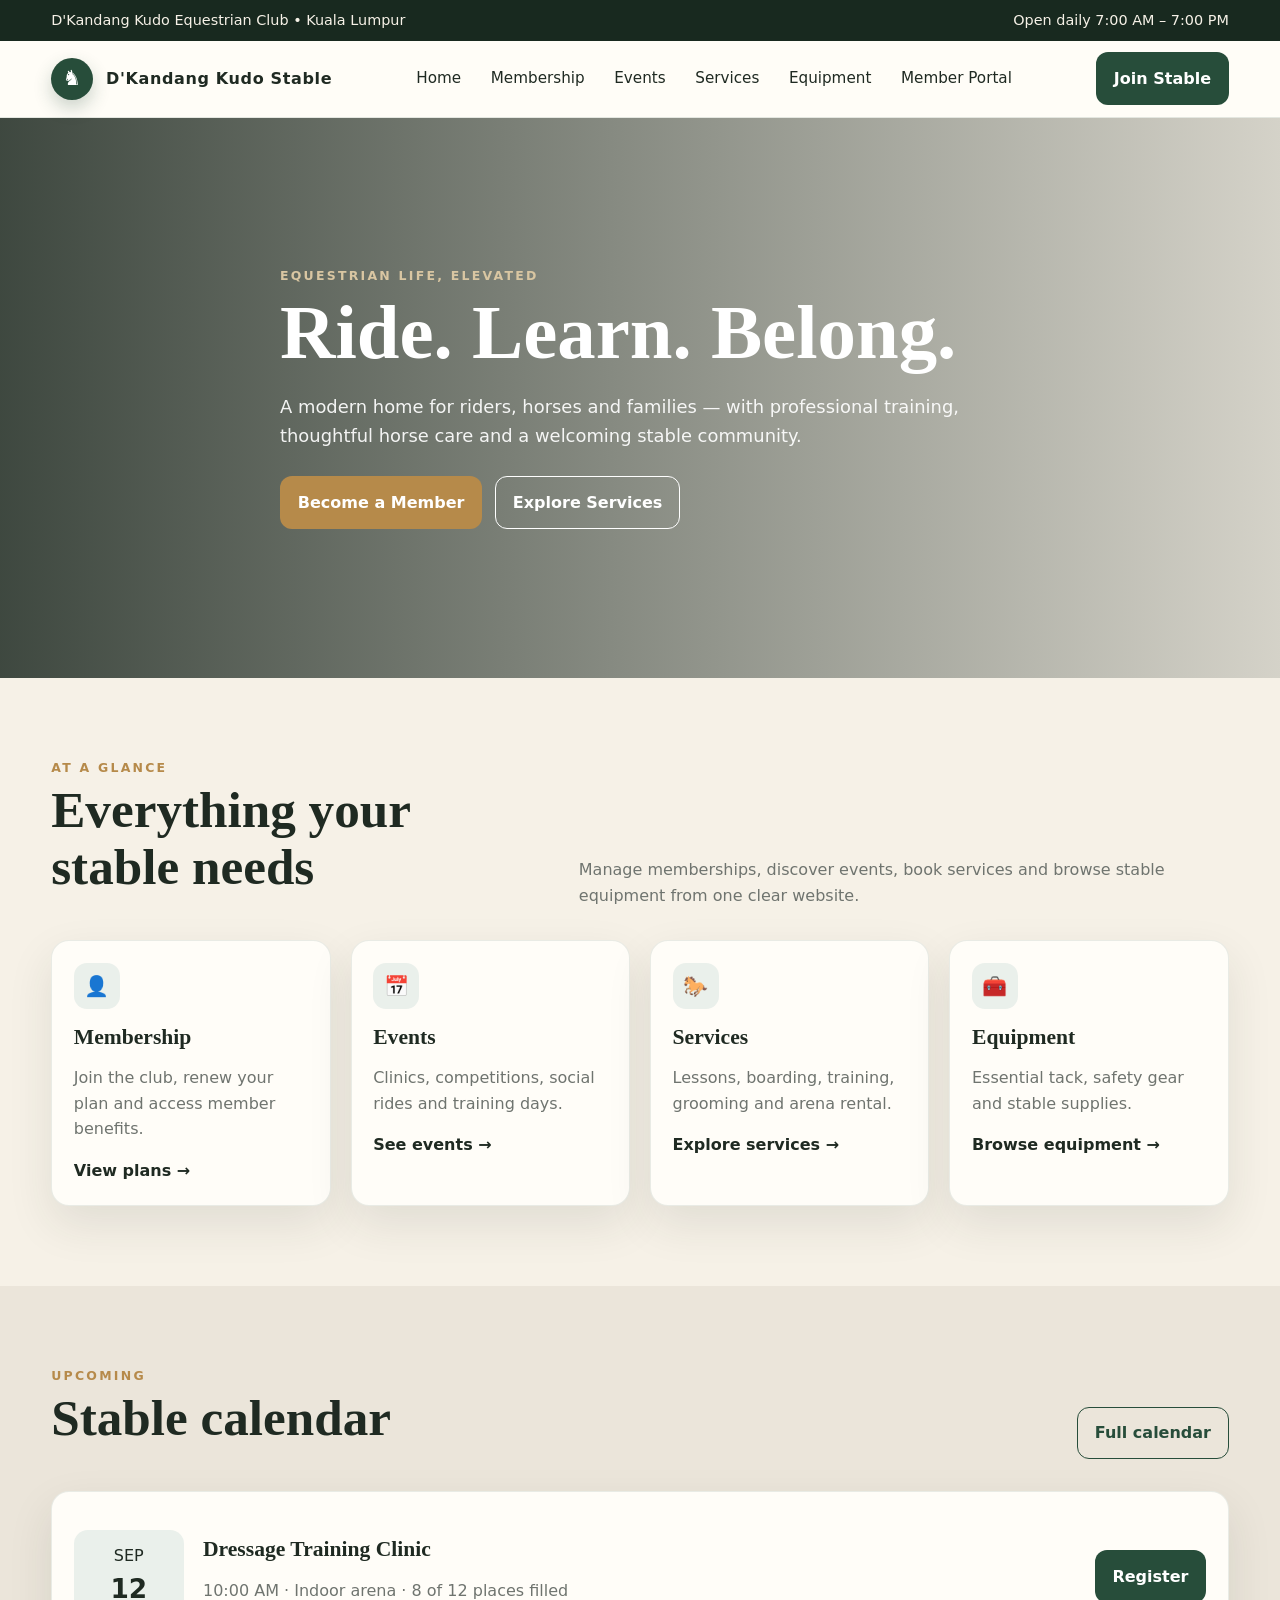
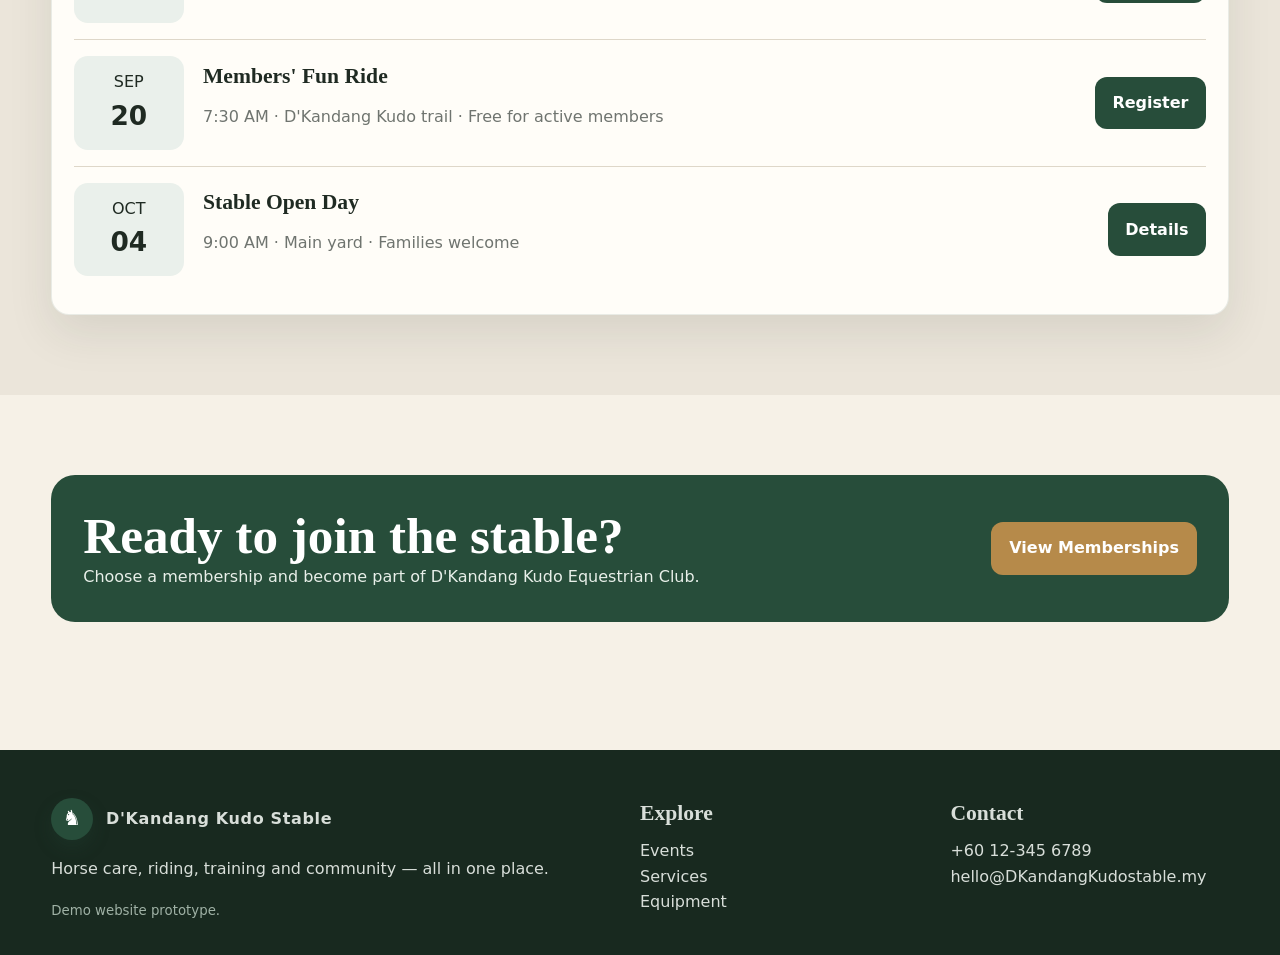
==== index.html @ 00c9678d "Initial horse stable website" ====
<!doctype html>
<html lang="en">
<head>
<meta charset="utf-8">
<meta name="viewport" content="width=device-width, initial-scale=1">
<title>Home | D'Kandang Kudo Stable</title>
<meta name="description" content="Horse stable membership, events, services and equipment.">
<link rel="stylesheet" href="styles.css">
</head>
<body>

<div class="topbar"><div class="container"><span>D'Kandang Kudo Equestrian Club • Kuala Lumpur</span><span>Open daily 7:00 AM – 7:00 PM</span></div></div>
<header>
  <div class="container nav">
    <a class="brand" href="index.html"><span class="brand-mark">♞</span><span>D'Kandang Kudo Stable</span></a>
    <nav>
      <a href="index.html">Home</a>
      <a href="membership.html">Membership</a>
      <a href="events.html">Events</a>
      <a href="services.html">Services</a>
      <a href="equipment.html">Equipment</a>
      <a href="portal.html">Member Portal</a>
    </nav>
    <a class="btn btn-primary" href="membership.html">Join Stable</a>
  </div>
</header>


<section class="hero">
  <div class="container hero-inner">
    <div class="eyebrow">Equestrian life, elevated</div>
    <h1>Ride. Learn. Belong.</h1>
    <p class="lead">A modern home for riders, horses and families — with professional training, thoughtful horse care and a welcoming stable community.</p>
    <div class="hero-actions">
      <a class="btn btn-gold" href="membership.html">Become a Member</a>
      <a class="btn btn-outline" style="color:white;border-color:white" href="services.html">Explore Services</a>
    </div>
  </div>
</section>

<section class="section">
  <div class="container">
    <div class="section-head">
      <div><div class="eyebrow" style="color:var(--gold)">At a glance</div><h2>Everything your stable needs</h2></div>
      <p>Manage memberships, discover events, book services and browse stable equipment from one clear website.</p>
    </div>
    <div class="grid grid-4">
      <div class="card"><div class="icon">👤</div><h3>Membership</h3><p>Join the club, renew your plan and access member benefits.</p><a href="membership.html"><b>View plans →</b></a></div>
      <div class="card"><div class="icon">📅</div><h3>Events</h3><p>Clinics, competitions, social rides and training days.</p><a href="events.html"><b>See events →</b></a></div>
      <div class="card"><div class="icon">🐎</div><h3>Services</h3><p>Lessons, boarding, training, grooming and arena rental.</p><a href="services.html"><b>Explore services →</b></a></div>
      <div class="card"><div class="icon">🧰</div><h3>Equipment</h3><p>Essential tack, safety gear and stable supplies.</p><a href="equipment.html"><b>Browse equipment →</b></a></div>
    </div>
  </div>
</section>

<section class="section alt">
  <div class="container">
    <div class="section-head"><div><div class="eyebrow" style="color:var(--gold)">Upcoming</div><h2>Stable calendar</h2></div><a href="events.html" class="btn btn-outline">Full calendar</a></div>
    <div class="card">
      <div class="event"><div class="datebox"><span>SEP</span><strong>12</strong></div><div><h3>Dressage Training Clinic</h3><p>10:00 AM · Indoor arena · 8 of 12 places filled</p></div><a class="btn btn-primary" href="events.html">Register</a></div>
      <div class="event"><div class="datebox"><span>SEP</span><strong>20</strong></div><div><h3>Members' Fun Ride</h3><p>7:30 AM · D'Kandang Kudo trail · Free for active members</p></div><a class="btn btn-primary" href="events.html">Register</a></div>
      <div class="event"><div class="datebox"><span>OCT</span><strong>04</strong></div><div><h3>Stable Open Day</h3><p>9:00 AM · Main yard · Families welcome</p></div><a class="btn btn-primary" href="events.html">Details</a></div>
    </div>
  </div>
</section>

<section class="section">
<div class="container">
  <div class="band"><div><h2 style="margin:0">Ready to join the stable?</h2><p>Choose a membership and become part of D'Kandang Kudo Equestrian Club.</p></div><a class="btn btn-gold" href="membership.html">View Memberships</a></div>
</div>
</section>


<footer>
  <div class="container footer-grid">
    <div><div class="brand"><span class="brand-mark">♞</span><span>D'Kandang Kudo Stable</span></div>
      <p>Horse care, riding, training and community — all in one place.</p>
      <small>Demo website prototype.</small>
    </div>
    <div><h3>Explore</h3><a href="events.html">Events</a><br><a href="services.html">Services</a><br><a href="equipment.html">Equipment</a></div>
    <div><h3>Contact</h3><span>+60 12-345 6789</span><br><span>hello@DKandangKudostable.my</span></div>
  </div>
</footer>
<script src="script.js"></script>

</body>
</html>
---- styles.css ----
:root{
  --bg:#f6f1e7;
  --paper:#fffdf8;
  --ink:#1f2a22;
  --muted:#6f746f;
  --green:#274d3a;
  --green2:#3d6b53;
  --gold:#b68a4a;
  --line:#ded7c9;
  --danger:#9a4338;
  --shadow:0 18px 45px rgba(35,50,40,.10);
}
*{box-sizing:border-box}
html{scroll-behavior:smooth}
body{
  margin:0;
  font-family:Inter, ui-sans-serif, system-ui,-apple-system,BlinkMacSystemFont,"Segoe UI",sans-serif;
  background:var(--bg);
  color:var(--ink);
  line-height:1.6;
}
a{color:inherit;text-decoration:none}
img{max-width:100%;display:block}
.container{width:min(1180px,92%);margin:auto}
.topbar{
  background:#18291f;color:#f6f1e7;font-size:.9rem;padding:.55rem 0;
}
.topbar .container{display:flex;justify-content:space-between;gap:1rem;flex-wrap:wrap}
header{
  position:sticky;top:0;z-index:20;background:rgba(255,253,248,.94);
  border-bottom:1px solid rgba(39,77,58,.12);backdrop-filter:blur(10px)
}
.nav{display:flex;align-items:center;justify-content:space-between;min-height:76px;gap:1rem}
.brand{display:flex;align-items:center;gap:.8rem;font-weight:800;letter-spacing:.04em}
.brand-mark{
  width:42px;height:42px;border-radius:50%;background:var(--green);color:#fff;
  display:grid;place-items:center;font-size:1.3rem;box-shadow:0 8px 18px rgba(39,77,58,.24)
}
nav{display:flex;gap:.25rem;align-items:center;flex-wrap:wrap}
nav a{padding:.65rem .8rem;border-radius:999px;font-size:.95rem}
nav a:hover, nav a.active{background:#e9efe9;color:var(--green)}
.btn{
  display:inline-flex;align-items:center;justify-content:center;gap:.45rem;
  padding:.78rem 1.05rem;border-radius:12px;border:1px solid transparent;
  font-weight:700;cursor:pointer
}
.btn-primary{background:var(--green);color:white}
.btn-primary:hover{background:#1f3f30}
.btn-outline{border-color:var(--green);color:var(--green);background:transparent}
.btn-gold{background:var(--gold);color:white}
.hero{
  min-height:560px;
  display:grid;align-items:center;
  background:
    linear-gradient(90deg,rgba(22,35,27,.82),rgba(22,35,27,.45) 55%,rgba(22,35,27,.15)),
    url('https://images.unsplash.com/photo-1553284965-83fd3e82fa5a?auto=format&fit=crop&w=1800&q=85') center/cover;
  color:#fff;
}
.hero-inner{padding:5rem 0;max-width:720px}
.eyebrow{text-transform:uppercase;letter-spacing:.18em;font-size:.78rem;font-weight:800;color:#d9c6a2}
h1,h2,h3{font-family:Georgia,"Times New Roman",serif;line-height:1.12;margin:.2rem 0 .8rem}
h1{font-size:clamp(2.8rem,6vw,5.6rem)}
h2{font-size:clamp(2rem,4vw,3.2rem)}
h3{font-size:1.35rem}
.lead{font-size:1.12rem;color:inherit;opacity:.92}
.hero-actions{display:flex;gap:.8rem;flex-wrap:wrap;margin-top:1.6rem}
.section{padding:5rem 0}
.section.alt{background:#ebe5da}
.section-head{display:flex;justify-content:space-between;gap:2rem;align-items:end;margin-bottom:2rem}
.section-head p{max-width:650px;color:var(--muted);margin:0}
.grid{display:grid;gap:1.25rem}
.grid-3{grid-template-columns:repeat(3,1fr)}
.grid-4{grid-template-columns:repeat(4,1fr)}
.card{
  background:var(--paper);border:1px solid rgba(39,77,58,.10);border-radius:18px;
  padding:1.35rem;box-shadow:var(--shadow)
}
.card p{color:var(--muted)}
.icon{
  width:46px;height:46px;border-radius:13px;background:#eaf0eb;color:var(--green);
  display:grid;place-items:center;font-size:1.25rem;margin-bottom:1rem
}
.kpi{padding:1.3rem;border-radius:16px;background:#fff;border:1px solid var(--line)}
.kpi strong{font-size:2rem;display:block;font-family:Georgia,serif}
.kpi span{color:var(--muted);font-size:.92rem}
.band{background:var(--green);color:white;padding:2rem;border-radius:24px;display:flex;justify-content:space-between;gap:1rem;align-items:center}
.band p{margin:0;color:#e8efe9}
footer{background:#18291f;color:#d8ded9;padding:3rem 0 2rem;margin-top:3rem}
.footer-grid{display:grid;grid-template-columns:2fr 1fr 1fr;gap:2rem}
.footer-grid small{color:#9fb1a5}
.page-hero{padding:4.5rem 0 3rem;background:linear-gradient(135deg,#244633,#3f6f55);color:white}
.page-hero p{max-width:720px;color:#e4ece6}
.form-grid{display:grid;grid-template-columns:1fr 1fr;gap:1rem}
label{font-weight:700;font-size:.92rem}
input,select,textarea{
  width:100%;padding:.82rem .9rem;margin-top:.4rem;border:1px solid #cfc8bb;border-radius:11px;
  background:white;font:inherit;color:var(--ink)
}
textarea{min-height:120px;resize:vertical}
.form-group{margin-bottom:1rem}
.plan{position:relative;overflow:hidden}
.plan.featured{border:2px solid var(--gold)}
.badge{
  position:absolute;top:14px;right:14px;background:var(--gold);color:#fff;
  padding:.3rem .55rem;border-radius:999px;font-size:.75rem;font-weight:800
}
.price{font-size:2rem;font-weight:800;margin:.5rem 0}
.price span{font-size:.9rem;color:var(--muted);font-weight:500}
.checks{padding:0;list-style:none}
.checks li{padding:.4rem 0;color:#465149}
.checks li:before{content:"✓";color:var(--green);font-weight:900;margin-right:.55rem}
.event{
  display:grid;grid-template-columns:110px 1fr auto;gap:1.2rem;align-items:center;
  border-bottom:1px solid var(--line);padding:1rem 0
}
.event:last-child{border-bottom:0}
.datebox{background:#eaf0eb;border-radius:14px;text-align:center;padding:.8rem}
.datebox strong{display:block;font-size:1.65rem}
.table-wrap{overflow:auto}
table{width:100%;border-collapse:collapse;background:white;border-radius:16px;overflow:hidden}
th,td{padding:.9rem 1rem;text-align:left;border-bottom:1px solid #ece6db}
th{background:#eef2ee;color:#355440}
.status{display:inline-block;padding:.3rem .6rem;border-radius:999px;font-size:.8rem;font-weight:800}
.status.ok{background:#e7f2e8;color:#2c6a3e}
.status.pending{background:#fff1d8;color:#91651a}
.product-card img,.service-card img{height:210px;width:100%;object-fit:cover;border-radius:14px;margin-bottom:1rem}
.tag{display:inline-block;background:#eef1ed;color:#355440;border-radius:999px;padding:.25rem .55rem;font-size:.78rem;font-weight:700}
.dashboard{display:grid;grid-template-columns:240px 1fr;gap:1.5rem}
.sidebar{
  background:#1d3025;color:white;border-radius:18px;padding:1rem;height:max-content;position:sticky;top:96px
}
.sidebar a{display:block;padding:.72rem .8rem;border-radius:10px;color:#dce6df;margin:.15rem 0}
.sidebar a:hover,.sidebar a.active{background:#335542;color:#fff}
.profile{display:flex;gap:1rem;align-items:center}
.avatar{width:54px;height:54px;border-radius:50%;background:#d9e5dd;display:grid;place-items:center;font-weight:900;color:var(--green)}
.notice{padding:1rem;border-radius:13px;background:#fff4dc;border:1px solid #f0d8a0;color:#6f561d}
@media (max-width:900px){
  .grid-4,.grid-3{grid-template-columns:1fr 1fr}
  .dashboard{grid-template-columns:1fr}
  .sidebar{position:static}
  .footer-grid{grid-template-columns:1fr 1fr}
}
@media (max-width:680px){
  nav{display:none}
  .grid-4,.grid-3,.form-grid{grid-template-columns:1fr}
  .hero{min-height:500px}
  .section{padding:3.5rem 0}
  .event{grid-template-columns:86px 1fr}
  .event .btn{grid-column:1/-1}
  .footer-grid{grid-template-columns:1fr}
}
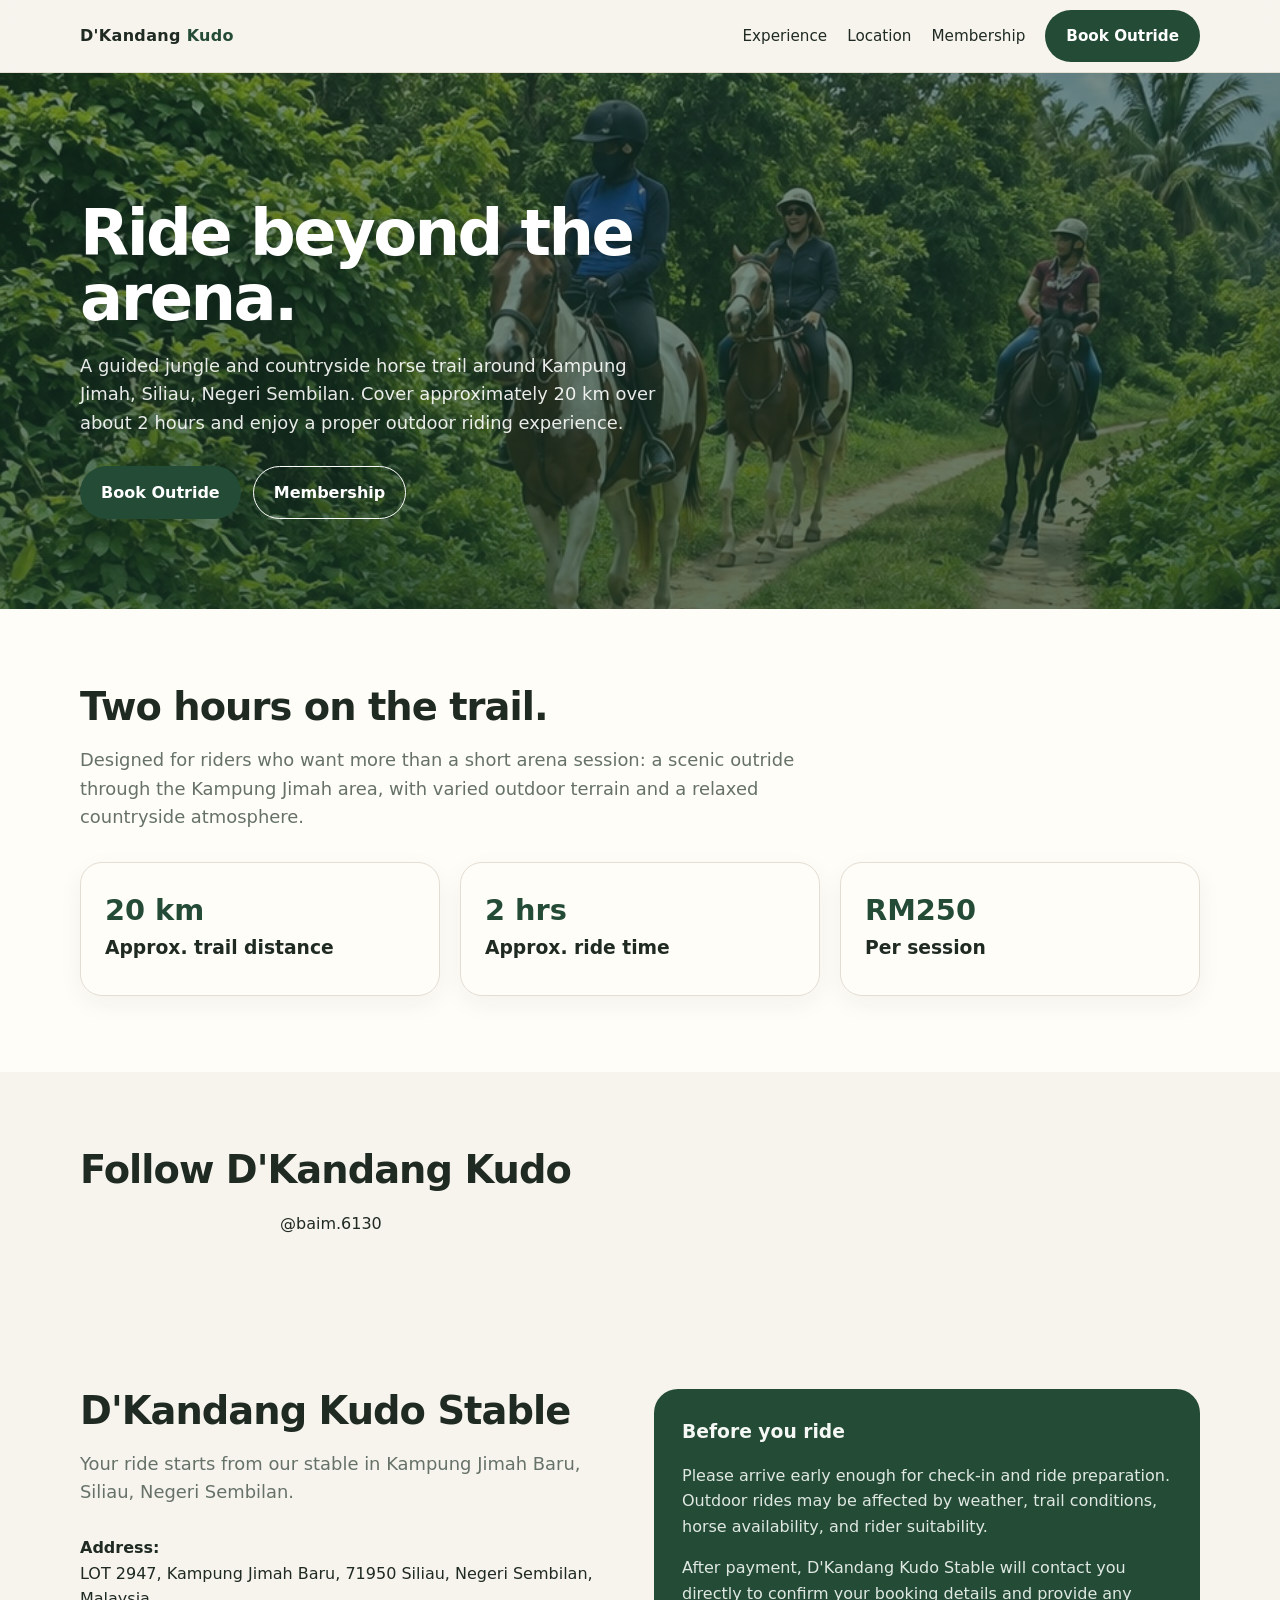
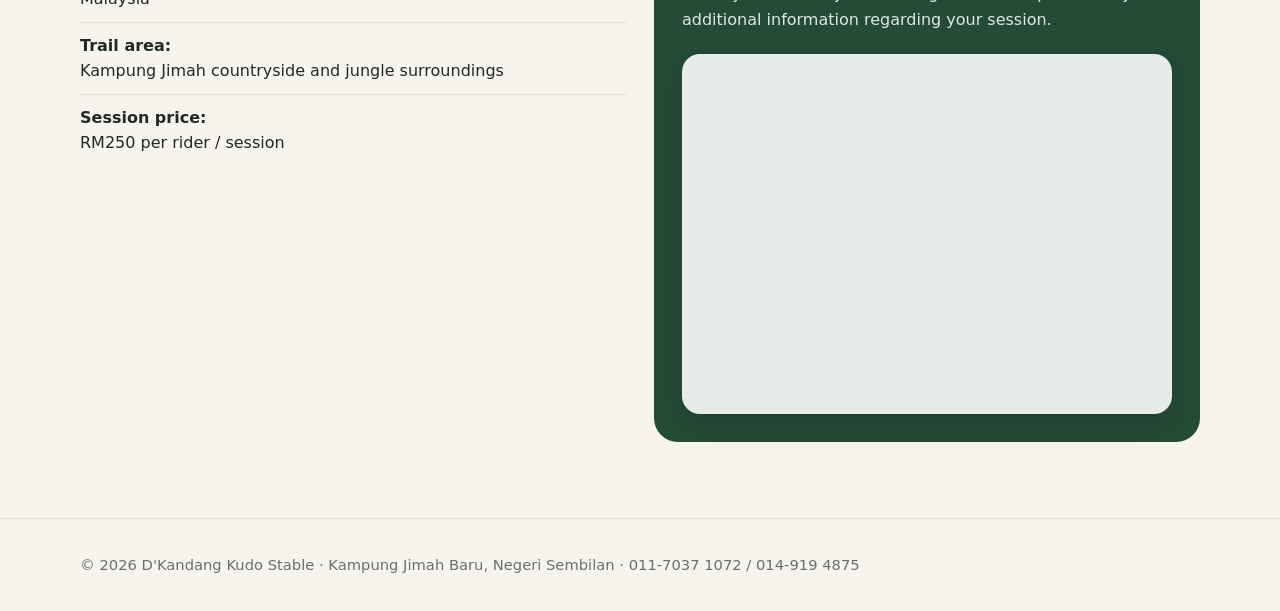
==== commit 860093e3: "new" ====
--- a/index.html
+++ b/index.html
@@ -1,87 +1,127 @@
 <!doctype html>
 <html lang="en">
 <head>
-<meta charset="utf-8">
-<meta name="viewport" content="width=device-width, initial-scale=1">
-<title>Home | D'Kandang Kudo Stable</title>
-<meta name="description" content="Horse stable membership, events, services and equipment.">
-<link rel="stylesheet" href="styles.css">
+  <meta charset="utf-8">
+  <meta name="viewport" content="width=device-width, initial-scale=1">
+  <title>Jungle Horse Outride | D'Kandang Kudo Stable</title>
+  <meta name="description" content="Approx. 20 km guided horse trail outride from D'Kandang Kudo Stable, Kampung Jimah Baru, Negeri Sembilan. Around 2 hours. RM250 per session.">
+  <link rel="stylesheet" href="styles.css">
 </head>
 <body>
+  <nav class="nav">
+    <div class="container nav-inner">
+      <a class="brand" href="index.html">D'Kandang <span>Kudo</span></a>
+      <div class="nav-links">
+        <a href="#experience">Experience</a>
+        <a href="#location">Location</a>
+        <a href="membership.html">Membership</a>
+        <a class="btn btn-primary" href="booking.html">Book Outride</a>
+      </div>
+    </div>
+  </nav>
 
-<div class="topbar"><div class="container"><span>D'Kandang Kudo Equestrian Club • Kuala Lumpur</span><span>Open daily 7:00 AM – 7:00 PM</span></div></div>
-<header>
-  <div class="container nav">
-    <a class="brand" href="index.html"><span class="brand-mark">♞</span><span>D'Kandang Kudo Stable</span></a>
-    <nav>
-      <a href="index.html">Home</a>
-      <a href="membership.html">Membership</a>
-      <a href="events.html">Events</a>
-      <a href="services.html">Services</a>
-      <a href="equipment.html">Equipment</a>
-      <a href="portal.html">Member Portal</a>
-    </nav>
-    <a class="btn btn-primary" href="membership.html">Join Stable</a>
-  </div>
-</header>
+  <header class="hero">
+    <div class="container hero-grid">
+      <div>
+        <h1>Ride beyond the arena.</h1>
+        <p class="lead">A guided jungle and countryside horse trail around Kampung Jimah, Siliau, Negeri Sembilan. Cover approximately 20 km over about 2 hours and enjoy a proper outdoor riding experience.</p>
+        <div class="hero-actions">
+          <a class="btn btn-primary" href="booking.html">Book Outride</a>
+          <a class="btn btn-outline" href="membership.html">Membership</a>
+        </div>
+      </div>
+      
+    </div>
+  </header>
 
+  <main>
+    <section class="section alt" id="experience">
+      <div class="container">
+        <h2>Two hours on the trail.</h2>
+        <p class="lead">Designed for riders who want more than a short arena session: a scenic outride through the Kampung Jimah area, with varied outdoor terrain and a relaxed countryside atmosphere.</p>
 
-<section class="hero">
-  <div class="container hero-inner">
-    <div class="eyebrow">Equestrian life, elevated</div>
-    <h1>Ride. Learn. Belong.</h1>
-    <p class="lead">A modern home for riders, horses and families — with professional training, thoughtful horse care and a welcoming stable community.</p>
-    <div class="hero-actions">
-      <a class="btn btn-gold" href="membership.html">Become a Member</a>
-      <a class="btn btn-outline" style="color:white;border-color:white" href="services.html">Explore Services</a>
-    </div>
+        <div class="grid-3">
+          <div class="card">
+            <div class="stat">20 km</div>
+            <h3>Approx. trail distance</h3>
+            
+          </div>
+          <div class="card">
+            <div class="stat">2 hrs</div>
+            <h3>Approx. ride time</h3>
+          </div>
+          <div class="card">
+            <div class="stat">RM250</div>
+            <h3>Per session</h3>
+          </div>
+        </div>
+      </div>
+    </section>
+
+    <section class="section" id="social">
+  <div class="container">
+    <h2>Follow D'Kandang Kudo</h2>
+
+    <blockquote
+      class="tiktok-embed"
+      cite="https://www.tiktok.com/@baim.6130"
+      data-unique-id="baim.6130"
+      data-embed-type="creator"
+      style="max-width:720px; min-width:288px; margin:20px auto 0;"
+    >
+      <section>
+        <a
+          target="_blank"
+          href="https://www.tiktok.com/@baim.6130?refer=creator_embed"
+        >
+          @baim.6130
+        </a>
+      </section>
+    </blockquote>
   </div>
 </section>
 
-<section class="section">
+<script async src="https://www.tiktok.com/embed.js"></script>
+
+    <section class="section" id="location">
+      <div class="container two-col">
+        <div>
+          <h2>D'Kandang Kudo Stable</h2>
+          <p class="lead">Your ride starts from our stable in Kampung Jimah Baru, Siliau, Negeri Sembilan.</p>
+          <ul class="list">
+            <li><strong>Address:</strong><br>LOT 2947, Kampung Jimah Baru, 71950 Siliau, Negeri Sembilan, Malaysia</li>
+            <li><strong>Trail area:</strong><br>Kampung Jimah countryside and jungle surroundings</li>
+            <li><strong>Session price:</strong><br>RM250 per rider / session</li>
+          </ul>
+        </div>
+        <div class="location map-card">
+          <h3>Before you ride</h3>
+          <p>Please arrive early enough for check-in and ride preparation. Outdoor rides may be affected by weather, trail conditions, horse availability, and rider suitability.</p>
+          <p>After payment, D'Kandang Kudo Stable will contact you directly to confirm your booking details and provide any additional information regarding your session.</p>
+
+          <div class="stable-map">
+            <iframe
+              title="Map to D'Kandang Kudo Stable"
+              src="https://www.google.com/maps?q=D%20Kandang%20Kudo%20Equestrian%2C%20LOT%202947%2C%20Kampung%20Jimah%20Baru%2C%2071950%20Siliau%2C%20Negeri%20Sembilan%2C%20Malaysia&output=embed"
+              loading="lazy"
+              referrerpolicy="no-referrer-when-downgrade"
+              allowfullscreen>
+            </iframe>
+          </div>
+        </div>
+      </div>
+    </section>
+
+  </main>
+
+  <footer>
   <div class="container">
-    <div class="section-head">
-      <div><div class="eyebrow" style="color:var(--gold)">At a glance</div><h2>Everything your stable needs</h2></div>
-      <p>Manage memberships, discover events, book services and browse stable equipment from one clear website.</p>
-    </div>
-    <div class="grid grid-4">
-      <div class="card"><div class="icon">👤</div><h3>Membership</h3><p>Join the club, renew your plan and access member benefits.</p><a href="membership.html"><b>View plans →</b></a></div>
-      <div class="card"><div class="icon">📅</div><h3>Events</h3><p>Clinics, competitions, social rides and training days.</p><a href="events.html"><b>See events →</b></a></div>
-      <div class="card"><div class="icon">🐎</div><h3>Services</h3><p>Lessons, boarding, training, grooming and arena rental.</p><a href="services.html"><b>Explore services →</b></a></div>
-      <div class="card"><div class="icon">🧰</div><h3>Equipment</h3><p>Essential tack, safety gear and stable supplies.</p><a href="equipment.html"><b>Browse equipment →</b></a></div>
-    </div>
-  </div>
-</section>
-
-<section class="section alt">
-  <div class="container">
-    <div class="section-head"><div><div class="eyebrow" style="color:var(--gold)">Upcoming</div><h2>Stable calendar</h2></div><a href="events.html" class="btn btn-outline">Full calendar</a></div>
-    <div class="card">
-      <div class="event"><div class="datebox"><span>SEP</span><strong>12</strong></div><div><h3>Dressage Training Clinic</h3><p>10:00 AM · Indoor arena · 8 of 12 places filled</p></div><a class="btn btn-primary" href="events.html">Register</a></div>
-      <div class="event"><div class="datebox"><span>SEP</span><strong>20</strong></div><div><h3>Members' Fun Ride</h3><p>7:30 AM · D'Kandang Kudo trail · Free for active members</p></div><a class="btn btn-primary" href="events.html">Register</a></div>
-      <div class="event"><div class="datebox"><span>OCT</span><strong>04</strong></div><div><h3>Stable Open Day</h3><p>9:00 AM · Main yard · Families welcome</p></div><a class="btn btn-primary" href="events.html">Details</a></div>
-    </div>
-  </div>
-</section>
-
-<section class="section">
-<div class="container">
-  <div class="band"><div><h2 style="margin:0">Ready to join the stable?</h2><p>Choose a membership and become part of D'Kandang Kudo Equestrian Club.</p></div><a class="btn btn-gold" href="membership.html">View Memberships</a></div>
-</div>
-</section>
-
-
-<footer>
-  <div class="container footer-grid">
-    <div><div class="brand"><span class="brand-mark">♞</span><span>D'Kandang Kudo Stable</span></div>
-      <p>Horse care, riding, training and community — all in one place.</p>
-      <small>Demo website prototype.</small>
-    </div>
-    <div><h3>Explore</h3><a href="events.html">Events</a><br><a href="services.html">Services</a><br><a href="equipment.html">Equipment</a></div>
-    <div><h3>Contact</h3><span>+60 12-345 6789</span><br><span>hello@DKandangKudostable.my</span></div>
+    © <span id="year"></span> D'Kandang Kudo Stable · Kampung Jimah Baru, Negeri Sembilan
+    ·
+    <a href="tel:+601170371072">011-7037 1072</a> /
+    <a href="tel:+601170371072">014-919 4875</a>
   </div>
 </footer>
-<script src="script.js"></script>
-
+  <script src="script.js"></script>
 </body>
 </html>
--- a/styles.css
+++ b/styles.css
@@ -1,151 +1,842 @@
 :root{
-  --bg:#f6f1e7;
+  --bg:#f7f4ee;
   --paper:#fffdf8;
   --ink:#1f2a22;
-  --muted:#6f746f;
-  --green:#274d3a;
-  --green2:#3d6b53;
-  --gold:#b68a4a;
-  --line:#ded7c9;
-  --danger:#9a4338;
-  --shadow:0 18px 45px rgba(35,50,40,.10);
+  --muted:#667268;
+  --forest:#244b36;
+  --forest-2:#173728;
+  --sand:#d9c6a3;
+  --line:#e4ded2;
+  --white:#ffffff;
+  --shadow:0 16px 40px rgba(31,42,34,.10);
 }
 *{box-sizing:border-box}
 html{scroll-behavior:smooth}
 body{
   margin:0;
-  font-family:Inter, ui-sans-serif, system-ui,-apple-system,BlinkMacSystemFont,"Segoe UI",sans-serif;
+  font-family:Inter,ui-sans-serif,system-ui,-apple-system,BlinkMacSystemFont,"Segoe UI",sans-serif;
+  color:var(--ink);
   background:var(--bg);
-  color:var(--ink);
   line-height:1.6;
 }
 a{color:inherit;text-decoration:none}
 img{max-width:100%;display:block}
-.container{width:min(1180px,92%);margin:auto}
-.topbar{
-  background:#18291f;color:#f6f1e7;font-size:.9rem;padding:.55rem 0;
-}
-.topbar .container{display:flex;justify-content:space-between;gap:1rem;flex-wrap:wrap}
-header{
-  position:sticky;top:0;z-index:20;background:rgba(255,253,248,.94);
-  border-bottom:1px solid rgba(39,77,58,.12);backdrop-filter:blur(10px)
-}
-.nav{display:flex;align-items:center;justify-content:space-between;min-height:76px;gap:1rem}
-.brand{display:flex;align-items:center;gap:.8rem;font-weight:800;letter-spacing:.04em}
-.brand-mark{
-  width:42px;height:42px;border-radius:50%;background:var(--green);color:#fff;
-  display:grid;place-items:center;font-size:1.3rem;box-shadow:0 8px 18px rgba(39,77,58,.24)
-}
-nav{display:flex;gap:.25rem;align-items:center;flex-wrap:wrap}
-nav a{padding:.65rem .8rem;border-radius:999px;font-size:.95rem}
-nav a:hover, nav a.active{background:#e9efe9;color:var(--green)}
+.container{width:min(1120px,92%);margin:0 auto}
+.nav{
+  position:sticky;top:0;z-index:20;
+  background:rgba(247,244,238,.92);
+  backdrop-filter:blur(12px);
+  border-bottom:1px solid rgba(228,222,210,.9);
+}
+.nav-inner{
+  min-height:72px;display:flex;align-items:center;justify-content:space-between;gap:24px;
+}
+.brand{font-weight:800;letter-spacing:.02em}
+.brand span{color:var(--forest)}
+.nav-links{display:flex;gap:20px;align-items:center;font-size:.95rem}
+.nav-links a:hover{color:var(--forest)}
 .btn{
-  display:inline-flex;align-items:center;justify-content:center;gap:.45rem;
-  padding:.78rem 1.05rem;border-radius:12px;border:1px solid transparent;
-  font-weight:700;cursor:pointer
-}
-.btn-primary{background:var(--green);color:white}
-.btn-primary:hover{background:#1f3f30}
-.btn-outline{border-color:var(--green);color:var(--green);background:transparent}
-.btn-gold{background:var(--gold);color:white}
+  display:inline-flex;align-items:center;justify-content:center;gap:8px;
+  border-radius:999px;padding:13px 20px;font-weight:700;
+  border:1px solid transparent;transition:.2s ease;cursor:pointer;
+}
+.btn-primary{background:var(--forest);color:var(--white)}
+.btn-primary:hover{background:var(--forest-2);transform:translateY(-1px)}
+.btn-outline{border-color:var(--forest);color:var(--forest);background:transparent}
+.btn-outline:hover{background:#eef3ef}
 .hero{
-  min-height:560px;
-  display:grid;align-items:center;
+  position:relative;
+  padding:110px 0 90px;
   background:
-    linear-gradient(90deg,rgba(22,35,27,.82),rgba(22,35,27,.45) 55%,rgba(22,35,27,.15)),
-    url('https://images.unsplash.com/photo-1553284965-83fd3e82fa5a?auto=format&fit=crop&w=1800&q=85') center/cover;
+    linear-gradient(
+      rgba(23,55,40,.55),
+      rgba(23,55,40,.68)
+    ),
+    url("img/outride-hero.jpg") center center / cover no-repeat;
   color:#fff;
 }
-.hero-inner{padding:5rem 0;max-width:720px}
-.eyebrow{text-transform:uppercase;letter-spacing:.18em;font-size:.78rem;font-weight:800;color:#d9c6a2}
-h1,h2,h3{font-family:Georgia,"Times New Roman",serif;line-height:1.12;margin:.2rem 0 .8rem}
-h1{font-size:clamp(2.8rem,6vw,5.6rem)}
-h2{font-size:clamp(2rem,4vw,3.2rem)}
-h3{font-size:1.35rem}
-.lead{font-size:1.12rem;color:inherit;opacity:.92}
-.hero-actions{display:flex;gap:.8rem;flex-wrap:wrap;margin-top:1.6rem}
-.section{padding:5rem 0}
-.section.alt{background:#ebe5da}
-.section-head{display:flex;justify-content:space-between;gap:2rem;align-items:end;margin-bottom:2rem}
-.section-head p{max-width:650px;color:var(--muted);margin:0}
-.grid{display:grid;gap:1.25rem}
-.grid-3{grid-template-columns:repeat(3,1fr)}
-.grid-4{grid-template-columns:repeat(4,1fr)}
+
+.hero h1{
+  color:#fff;
+}
+
+.hero .lead{
+  color:rgba(255,255,255,.9);
+  max-width:680px;
+}
+
+.hero .btn-outline{
+  border-color:#fff;
+  color:#fff;
+}
+
+.hero .btn-outline:hover{
+  background:rgba(255,255,255,.12);
+}
+.hero-grid{display:grid;grid-template-columns:1.1fr .9fr;gap:48px;align-items:center}
+.eyebrow{
+  display:inline-block;padding:7px 11px;border-radius:999px;
+  background:#e8efe9;color:var(--forest);font-weight:800;font-size:.8rem;
+  letter-spacing:.08em;text-transform:uppercase;
+}
+h1{font-size:clamp(2.4rem,5vw,4.7rem);line-height:1.02;margin:18px 0 20px;letter-spacing:-.04em}
+h2{font-size:clamp(1.8rem,3vw,2.8rem);line-height:1.12;margin:0 0 16px;letter-spacing:-.025em}
+h3{margin:0 0 8px}
+.lead{font-size:1.12rem;color:var(--muted);max-width:720px}
+.hero-actions{display:flex;flex-wrap:wrap;gap:12px;margin-top:28px}
+.hero-card{
+  min-height:430px;border-radius:28px;padding:28px;color:#f9fbf9;box-shadow:var(--shadow);
+  background:
+   linear-gradient(rgba(23,55,40,.25),rgba(23,55,40,.80)),
+   url("https://images.unsplash.com/photo-1553284965-83fd3e82fa5a?auto=format&fit=crop&w=1200&q=80") center/cover;
+  display:flex;align-items:flex-end;
+}
+.hero-card .overlay{width:100%}
+.hero-card .price{font-size:2.1rem;font-weight:800}
+.hero-card .meta{display:flex;flex-wrap:wrap;gap:10px;margin-top:12px}
+.pill{padding:8px 11px;border-radius:999px;background:rgba(255,255,255,.14);border:1px solid rgba(255,255,255,.22);font-size:.9rem}
+.section{padding:76px 0}
+.section.alt{background:var(--paper)}
+.grid-3{display:grid;grid-template-columns:repeat(3,1fr);gap:20px;margin-top:30px}
 .card{
-  background:var(--paper);border:1px solid rgba(39,77,58,.10);border-radius:18px;
-  padding:1.35rem;box-shadow:var(--shadow)
-}
-.card p{color:var(--muted)}
-.icon{
-  width:46px;height:46px;border-radius:13px;background:#eaf0eb;color:var(--green);
-  display:grid;place-items:center;font-size:1.25rem;margin-bottom:1rem
-}
-.kpi{padding:1.3rem;border-radius:16px;background:#fff;border:1px solid var(--line)}
-.kpi strong{font-size:2rem;display:block;font-family:Georgia,serif}
-.kpi span{color:var(--muted);font-size:.92rem}
-.band{background:var(--green);color:white;padding:2rem;border-radius:24px;display:flex;justify-content:space-between;gap:1rem;align-items:center}
-.band p{margin:0;color:#e8efe9}
-footer{background:#18291f;color:#d8ded9;padding:3rem 0 2rem;margin-top:3rem}
-.footer-grid{display:grid;grid-template-columns:2fr 1fr 1fr;gap:2rem}
-.footer-grid small{color:#9fb1a5}
-.page-hero{padding:4.5rem 0 3rem;background:linear-gradient(135deg,#244633,#3f6f55);color:white}
-.page-hero p{max-width:720px;color:#e4ece6}
-.form-grid{display:grid;grid-template-columns:1fr 1fr;gap:1rem}
+  background:var(--paper);border:1px solid var(--line);border-radius:22px;padding:24px;
+  box-shadow:0 8px 24px rgba(31,42,34,.05);
+}
+.card p{margin:0;color:var(--muted)}
+.stat{font-size:1.8rem;font-weight:800;color:var(--forest)}
+.two-col{display:grid;grid-template-columns:1fr 1fr;gap:28px;align-items:start}
+.list{padding:0;margin:18px 0 0;list-style:none}
+.list li{padding:10px 0;border-bottom:1px solid var(--line)}
+.list li:last-child{border-bottom:0}
+.location{
+  background:var(--forest);color:#f5f8f5;border-radius:24px;padding:28px
+}
+.location p{color:#dfe8e2}
+.note{font-size:.92rem;color:var(--muted)}
+.banner{
+  border-radius:26px;padding:36px;background:var(--forest);color:white;
+  display:flex;justify-content:space-between;gap:24px;align-items:center;
+}
+.banner p{margin:6px 0 0;color:#dfe8e2}
+.membership-hero{
+  padding:78px 0 50px;
+  background:linear-gradient(135deg,#173728,#2d5a41);
+  color:#fff;
+}
+.membership-hero .lead{color:#dfe8e2}
+.pricing{
+  display:grid;grid-template-columns:.8fr 1.2fr;gap:24px;align-items:stretch;margin-top:32px
+}
+.price-card{
+  background:#fff;color:var(--ink);border-radius:26px;padding:30px;box-shadow:var(--shadow)
+}
+.price-large{font-size:3rem;font-weight:900;letter-spacing:-.04em;color:var(--forest)}
+.tiers{display:grid;grid-template-columns:repeat(3,1fr);gap:14px;margin-top:18px}
+.tier{border:1px solid var(--line);border-radius:18px;padding:18px;background:#fff}
+.tier strong{font-size:1.4rem;color:var(--forest)}
+.benefits{display:grid;grid-template-columns:repeat(2,1fr);gap:16px;margin-top:28px}
+footer{padding:34px 0;border-top:1px solid var(--line);color:var(--muted);font-size:.92rem}
+.mobile-toggle{display:none}
+.form{
+  display:grid;gap:14px;margin-top:22px
+}
 label{font-weight:700;font-size:.92rem}
 input,select,textarea{
-  width:100%;padding:.82rem .9rem;margin-top:.4rem;border:1px solid #cfc8bb;border-radius:11px;
-  background:white;font:inherit;color:var(--ink)
-}
-textarea{min-height:120px;resize:vertical}
-.form-group{margin-bottom:1rem}
-.plan{position:relative;overflow:hidden}
-.plan.featured{border:2px solid var(--gold)}
-.badge{
-  position:absolute;top:14px;right:14px;background:var(--gold);color:#fff;
-  padding:.3rem .55rem;border-radius:999px;font-size:.75rem;font-weight:800
-}
-.price{font-size:2rem;font-weight:800;margin:.5rem 0}
-.price span{font-size:.9rem;color:var(--muted);font-weight:500}
-.checks{padding:0;list-style:none}
-.checks li{padding:.4rem 0;color:#465149}
-.checks li:before{content:"✓";color:var(--green);font-weight:900;margin-right:.55rem}
-.event{
-  display:grid;grid-template-columns:110px 1fr auto;gap:1.2rem;align-items:center;
-  border-bottom:1px solid var(--line);padding:1rem 0
-}
-.event:last-child{border-bottom:0}
-.datebox{background:#eaf0eb;border-radius:14px;text-align:center;padding:.8rem}
-.datebox strong{display:block;font-size:1.65rem}
-.table-wrap{overflow:auto}
-table{width:100%;border-collapse:collapse;background:white;border-radius:16px;overflow:hidden}
-th,td{padding:.9rem 1rem;text-align:left;border-bottom:1px solid #ece6db}
-th{background:#eef2ee;color:#355440}
-.status{display:inline-block;padding:.3rem .6rem;border-radius:999px;font-size:.8rem;font-weight:800}
-.status.ok{background:#e7f2e8;color:#2c6a3e}
-.status.pending{background:#fff1d8;color:#91651a}
-.product-card img,.service-card img{height:210px;width:100%;object-fit:cover;border-radius:14px;margin-bottom:1rem}
-.tag{display:inline-block;background:#eef1ed;color:#355440;border-radius:999px;padding:.25rem .55rem;font-size:.78rem;font-weight:700}
-.dashboard{display:grid;grid-template-columns:240px 1fr;gap:1.5rem}
-.sidebar{
-  background:#1d3025;color:white;border-radius:18px;padding:1rem;height:max-content;position:sticky;top:96px
-}
-.sidebar a{display:block;padding:.72rem .8rem;border-radius:10px;color:#dce6df;margin:.15rem 0}
-.sidebar a:hover,.sidebar a.active{background:#335542;color:#fff}
-.profile{display:flex;gap:1rem;align-items:center}
-.avatar{width:54px;height:54px;border-radius:50%;background:#d9e5dd;display:grid;place-items:center;font-weight:900;color:var(--green)}
-.notice{padding:1rem;border-radius:13px;background:#fff4dc;border:1px solid #f0d8a0;color:#6f561d}
-@media (max-width:900px){
-  .grid-4,.grid-3{grid-template-columns:1fr 1fr}
-  .dashboard{grid-template-columns:1fr}
-  .sidebar{position:static}
-  .footer-grid{grid-template-columns:1fr 1fr}
-}
-@media (max-width:680px){
-  nav{display:none}
-  .grid-4,.grid-3,.form-grid{grid-template-columns:1fr}
-  .hero{min-height:500px}
-  .section{padding:3.5rem 0}
-  .event{grid-template-columns:86px 1fr}
-  .event .btn{grid-column:1/-1}
-  .footer-grid{grid-template-columns:1fr}
-}
+  width:100%;padding:13px 14px;border-radius:12px;border:1px solid #d7d1c6;
+  background:#fff;font:inherit;color:var(--ink)
+}
+textarea{min-height:110px;resize:vertical}
+.small{font-size:.86rem;color:var(--muted)}
+@media (max-width: 820px){
+  /* Keep desktop-style layouts on mobile; shrink them instead of stacking. */
+  .container{width:min(96%,1120px)}
+  .hero-grid{grid-template-columns:1.1fr .9fr;gap:16px}
+  .two-col{grid-template-columns:1fr 1fr;gap:14px}
+  .pricing{grid-template-columns:.8fr 1.2fr;gap:12px}
+  .grid-3{grid-template-columns:repeat(3,minmax(0,1fr));gap:10px}
+  .tiers{grid-template-columns:repeat(3,minmax(0,1fr));gap:8px}
+  .benefits{grid-template-columns:repeat(2,minmax(0,1fr));gap:10px}
+
+  .hero{padding:42px 0 34px}
+  .hero-card{min-height:230px;padding:16px;border-radius:18px}
+  .hero-card .price{font-size:1.35rem}
+  .hero-card .meta{gap:5px}
+  .pill{padding:5px 7px;font-size:.68rem}
+
+  h1{font-size:clamp(1.75rem,8vw,2.6rem)}
+  h2{font-size:clamp(1.35rem,5vw,2rem)}
+  h3{font-size:.95rem}
+  .lead{font-size:.86rem}
+  .eyebrow{font-size:.62rem;padding:5px 8px}
+  .section{padding:42px 0}
+  .card,.location,.price-card{padding:14px;border-radius:16px}
+  .card p,.location p,.price-card p,.list,.note{font-size:.76rem}
+  .stat{font-size:1.3rem}
+  .banner{align-items:center;flex-direction:row;padding:18px;gap:12px}
+  .banner p{font-size:.75rem}
+  .btn{padding:9px 12px;font-size:.74rem}
+  .nav-inner{min-height:58px;gap:10px}
+  .nav-links{gap:8px;font-size:.72rem}
+  .brand{font-size:.86rem}
+
+  /* Allow grid children to shrink instead of forcing overflow. */
+  .hero-grid > *,
+  .two-col > *,
+  .pricing > *,
+  .grid-3 > *,
+  .tiers > *,
+  .benefits > *{min-width:0}
+}
+
+@media (max-width: 560px){
+  .container{width:96%}
+  .nav-links a:not(.btn){display:none}
+  .hero-grid{gap:10px}
+  .two-col{gap:9px}
+  .pricing{gap:8px}
+  .grid-3{gap:6px}
+  .benefits{gap:7px}
+  .section{padding:34px 0}
+  .card,.location,.price-card{padding:10px}
+  .banner{padding:12px}
+  .hero-card{min-height:190px;padding:12px}
+  .hero-actions{gap:6px;margin-top:16px}
+  .btn{padding:8px 10px;font-size:.68rem}
+  .list li{padding:6px 0}
+}
+
+/* Public booking page */
+.booking-hero{
+  padding:72px 0 44px;
+  background:
+    radial-gradient(circle at 86% 12%, rgba(217,198,163,.4), transparent 28%),
+    linear-gradient(180deg,#f9f6f0 0%,#f7f4ee 100%);
+}
+
+#booking{
+  padding:70px 0;
+}
+
+.booking-layout{
+  display:block;
+  width:100%;
+  max-width:820px;
+  margin:0 auto;
+}
+
+.booking-layout > div{
+  width:100%;
+}
+
+.booking-layout h2{
+  margin-bottom:12px;
+}
+
+.booking-layout .lead{
+  max-width:760px;
+  margin-bottom:28px;
+}
+
+.booking-form{
+  width:100%;
+  background:var(--paper);
+  border:1px solid var(--line);
+  border-radius:24px;
+  padding:30px;
+  box-shadow:0 10px 30px rgba(31,42,34,.06);
+}
+
+.form-grid{
+  display:grid;
+  grid-template-columns:1fr 1fr;
+  gap:16px;
+}
+
+.session-fieldset{
+  margin:0;
+  padding:0;
+  border:0;
+}
+
+.session-fieldset legend{
+  font-weight:800;
+  margin-bottom:10px;
+}
+
+.session-options{
+  display:grid;
+  grid-template-columns:1fr 1fr;
+  gap:14px;
+}
+
+.session-option{
+  display:flex;
+  gap:12px;
+  align-items:flex-start;
+  padding:18px;
+  border:1px solid var(--line);
+  border-radius:18px;
+  background:#fff;
+  cursor:pointer;
+  transition:.2s ease;
+}
+
+.session-option:hover{
+  border-color:#9fb4a5;
+  transform:translateY(-1px);
+}
+
+.session-option:has(input:checked){
+  border-color:var(--forest);
+  box-shadow:0 0 0 2px rgba(36,75,54,.08);
+  background:#f3f7f4;
+}
+
+.session-option input{
+  width:auto;
+  margin-top:5px;
+  accent-color:var(--forest);
+}
+
+.session-copy{
+  display:grid;
+  gap:3px;
+}
+
+.session-copy span{
+  font-weight:700;
+}
+
+.session-copy small{
+  color:var(--muted);
+}
+
+.check-row{
+  display:flex !important;
+  gap:10px;
+  align-items:flex-start;
+  font-weight:500 !important;
+  padding:15px;
+  margin:0 !important;
+  border-radius:14px;
+  background:#f3f0e8;
+}
+
+.check-row input{
+  width:auto;
+  flex:0 0 auto;
+  margin-top:5px;
+  accent-color:var(--forest);
+}
+
+.booking-summary{
+  display:flex;
+  justify-content:space-between;
+  gap:20px;
+  align-items:center;
+  padding:18px 20px;
+  border-radius:18px;
+  background:#eef3ef;
+  border:1px solid #d9e4dc;
+}
+
+.booking-summary strong{
+  display:block;
+  margin-top:2px;
+  color:var(--forest);
+  font-size:1.35rem;
+}
+
+.booking-summary .small{
+  display:block;
+}
+
+.booking-submit{
+  width:100%;
+  min-height:52px;
+  margin-top:2px;
+}
+
+@media (max-width:820px){
+  #booking{
+    padding:45px 0;
+  }
+
+  .booking-layout{
+    max-width:720px;
+  }
+
+  .booking-form{
+    padding:22px;
+  }
+
+  .form-grid,
+  .session-options{
+    grid-template-columns:1fr 1fr;
+    gap:10px;
+  }
+
+  .session-option{
+    padding:12px;
+    border-radius:14px;
+  }
+
+  .check-row{
+    padding:11px;
+  }
+
+  .booking-summary{
+    padding:14px;
+  }
+}
+
+@media (max-width:560px){
+  #booking{
+    padding:32px 0;
+  }
+
+  .booking-layout{
+    width:100%;
+  }
+
+  .booking-form{
+    padding:16px;
+    border-radius:18px;
+  }
+
+  .form{
+    gap:14px;
+  }
+
+  .form-grid{
+    grid-template-columns:1fr 1fr;
+    gap:9px;
+  }
+
+  .session-options{
+    grid-template-columns:1fr 1fr;
+    gap:9px;
+  }
+
+  .session-option{
+    padding:10px;
+    gap:7px;
+    border-radius:13px;
+  }
+
+  .session-copy{
+    font-size:.76rem;
+  }
+
+  .session-copy small{
+    font-size:.68rem;
+  }
+
+  .form input,
+  .form select,
+  .form textarea{
+    padding:10px;
+    font-size:.82rem;
+  }
+
+  .form label{
+    font-size:.8rem;
+  }
+
+  .check-row{
+    padding:11px;
+    font-size:.76rem;
+  }
+
+  .booking-summary{
+    padding:13px;
+  }
+
+  .booking-summary strong{
+    font-size:1.1rem;
+  }
+
+  .booking-submit{
+    min-height:46px;
+  }
+}
+
+/* Invisible anti-spam honeypot ("flowerpot"). */
+.flowerpot-wrap{
+  position:absolute !important;
+  left:-10000px !important;
+  top:auto !important;
+  width:1px !important;
+  height:1px !important;
+  overflow:hidden !important;
+  opacity:0 !important;
+  pointer-events:none !important;
+}
+
+/* Embedded stable map */
+.map-card{
+  padding:28px;
+}
+.stable-map{
+  margin-top:22px;
+  border-radius:18px;
+  overflow:hidden;
+  background:#e8ece8;
+  min-height:330px;
+  box-shadow:0 10px 28px rgba(0,0,0,.14);
+}
+.stable-map iframe{
+  display:block;
+  width:100%;
+  height:360px;
+  border:0;
+}
+.map-actions{
+  display:flex;
+  justify-content:space-between;
+  align-items:flex-end;
+  gap:18px;
+  margin-top:18px;
+}
+.map-address{
+  color:#dfe8e2;
+  font-size:.92rem;
+  line-height:1.55;
+}
+.map-address strong{
+  color:#fff;
+}
+.map-button{
+  flex:0 0 auto;
+  background:#fff;
+  color:var(--forest-2);
+}
+.map-button:hover{
+  background:#f1f5f2;
+}
+@media (max-width:820px){
+  .map-card{padding:14px}
+  .stable-map{min-height:210px;margin-top:12px;border-radius:12px}
+  .stable-map iframe{height:220px}
+  .map-actions{
+    align-items:flex-end;
+    flex-direction:row;
+    gap:8px;
+    margin-top:10px;
+  }
+  .map-address{font-size:.7rem}
+  .map-button{font-size:.68rem}
+}
+
+@media (max-width:560px){
+  .map-card{padding:10px}
+  .stable-map{min-height:170px}
+  .stable-map iframe{height:180px}
+  .map-address{font-size:.62rem}
+}
+
+/* =========================================
+   MEMBERSHIP PAGE
+   ========================================= */
+
+.membership-hero{
+  padding:78px 0 60px;
+  background:
+    radial-gradient(
+      circle at 85% 15%,
+      rgba(217,198,163,.18),
+      transparent 30%
+    ),
+    linear-gradient(135deg,#173728,#2d5a41);
+  color:#fff;
+}
+
+.membership-hero h1{
+  max-width:760px;
+  margin-bottom:16px;
+}
+
+.membership-hero .lead{
+  max-width:720px;
+  color:#dfe8e2;
+}
+
+.membership-hero .pricing{
+  display:block;
+  width:100%;
+  max-width:430px;
+  margin-top:32px;
+}
+
+.membership-hero .price-card{
+  width:100%;
+  background:#fff;
+  color:var(--ink);
+  border-radius:26px;
+  padding:30px;
+  box-shadow:var(--shadow);
+}
+
+.price-large{
+  margin:5px 0 0;
+  color:var(--forest);
+  font-size:3rem;
+  font-weight:900;
+  line-height:1;
+  letter-spacing:-.04em;
+}
+
+.membership-hero .price-card .note{
+  margin-top:14px;
+}
+
+#benefits{
+  background:var(--paper);
+}
+
+#benefits h2{
+  max-width:700px;
+}
+
+.benefits{
+  display:grid;
+  grid-template-columns:repeat(2,minmax(0,1fr));
+  gap:18px;
+  margin-top:28px;
+}
+
+.benefits .card{
+  height:100%;
+  padding:26px;
+  border:1px solid var(--line);
+  border-radius:22px;
+  background:#fff;
+  box-shadow:0 8px 24px rgba(31,42,34,.05);
+  transition:.2s ease;
+}
+
+.benefits .card:hover{
+  border-color:#c8d5cb;
+  transform:translateY(-2px);
+  box-shadow:0 12px 30px rgba(31,42,34,.08);
+}
+
+.benefits .card h3{
+  margin-bottom:8px;
+  color:var(--forest);
+}
+
+.benefits .card p{
+  margin:0;
+  color:var(--muted);
+}
+
+#register{
+  padding:76px 0;
+}
+
+#register .two-col{
+  display:block;
+  width:100%;
+  max-width:760px;
+  margin:0 auto;
+}
+
+#register .two-col > div{
+  width:100%;
+}
+
+#register h2{
+  margin-bottom:10px;
+}
+
+#register .lead{
+  margin-bottom:26px;
+}
+
+#memberForm{
+  width:100%;
+  margin-top:0;
+  padding:30px;
+  border:1px solid var(--line);
+  border-radius:24px;
+  background:var(--paper);
+  box-shadow:0 10px 30px rgba(31,42,34,.06);
+}
+
+#memberForm > div:not(.flowerpot-wrap){
+  display:grid;
+  gap:6px;
+}
+
+#memberForm label{
+  font-weight:700;
+}
+
+#memberForm input,
+#memberForm select{
+  width:100%;
+  min-height:48px;
+  padding:12px 14px;
+  border:1px solid #d7d1c6;
+  border-radius:12px;
+  background:#fff;
+  color:var(--ink);
+  font:inherit;
+  transition:.2s ease;
+}
+
+#memberForm input:focus,
+#memberForm select:focus{
+  outline:none;
+  border-color:var(--forest);
+  box-shadow:0 0 0 3px rgba(36,75,54,.08);
+}
+
+#memberForm button[type="submit"]{
+  width:100%;
+  min-height:52px;
+  margin-top:6px;
+}
+
+@media (max-width:820px){
+  .hero{
+    padding:70px 0 60px;
+    background-position:center center;
+  }
+
+  .membership-hero{
+    padding:52px 0 42px;
+  }
+
+  .membership-hero .pricing{
+    max-width:360px;
+    margin-top:24px;
+  }
+
+  .membership-hero .price-card{
+    padding:22px;
+    border-radius:20px;
+  }
+
+  .price-large{
+    font-size:2.3rem;
+  }
+
+  .benefits{
+    grid-template-columns:repeat(2,minmax(0,1fr));
+    gap:10px;
+  }
+
+  .benefits .card{
+    padding:16px;
+    border-radius:16px;
+  }
+
+  #register{
+    padding:48px 0;
+  }
+
+  #register .two-col{
+    max-width:680px;
+  }
+
+  #memberForm{
+    padding:22px;
+    border-radius:18px;
+  }
+}
+
+@media (max-width:560px){
+  .hero{
+    padding:55px 0 45px;
+  }
+
+  .membership-hero{
+    padding:36px 0 32px;
+  }
+
+  .membership-hero h1{
+    margin-bottom:10px;
+  }
+
+  .membership-hero .lead{
+    font-size:.82rem;
+  }
+
+  .membership-hero .pricing{
+    max-width:280px;
+    margin-top:18px;
+  }
+
+  .membership-hero .price-card{
+    padding:16px;
+    border-radius:16px;
+  }
+
+  .price-large{
+    font-size:2rem;
+  }
+
+  .benefits{
+    grid-template-columns:repeat(2,minmax(0,1fr));
+    gap:8px;
+    margin-top:18px;
+  }
+
+  .benefits .card{
+    padding:12px;
+    border-radius:14px;
+  }
+
+  .benefits .card h3{
+    font-size:.82rem;
+    line-height:1.25;
+  }
+
+  .benefits .card p{
+    font-size:.7rem;
+    line-height:1.45;
+  }
+
+  #register{
+    padding:36px 0;
+  }
+
+  #memberForm{
+    padding:16px;
+    border-radius:16px;
+  }
+
+  #memberForm input,
+  #memberForm select{
+    min-height:42px;
+    padding:9px 10px;
+    font-size:.82rem;
+  }
+
+  #memberForm label{
+    font-size:.8rem;
+  }
+
+  #memberForm button[type="submit"]{
+    min-height:46px;
+  }
+}
+
+.pax-disclaimer {
+  margin-top: 8px;
+  padding: 10px 12px;
+  border-radius: 10px;
+  background: #f3f0e8;
+  color: var(--muted);
+  font-size: 0.8rem;
+  line-height: 1.45;
+}
+
+@media (max-width: 560px) {
+  .pax-disclaimer {
+    padding: 8px 9px;
+    font-size: 0.7rem;
+  }
+}
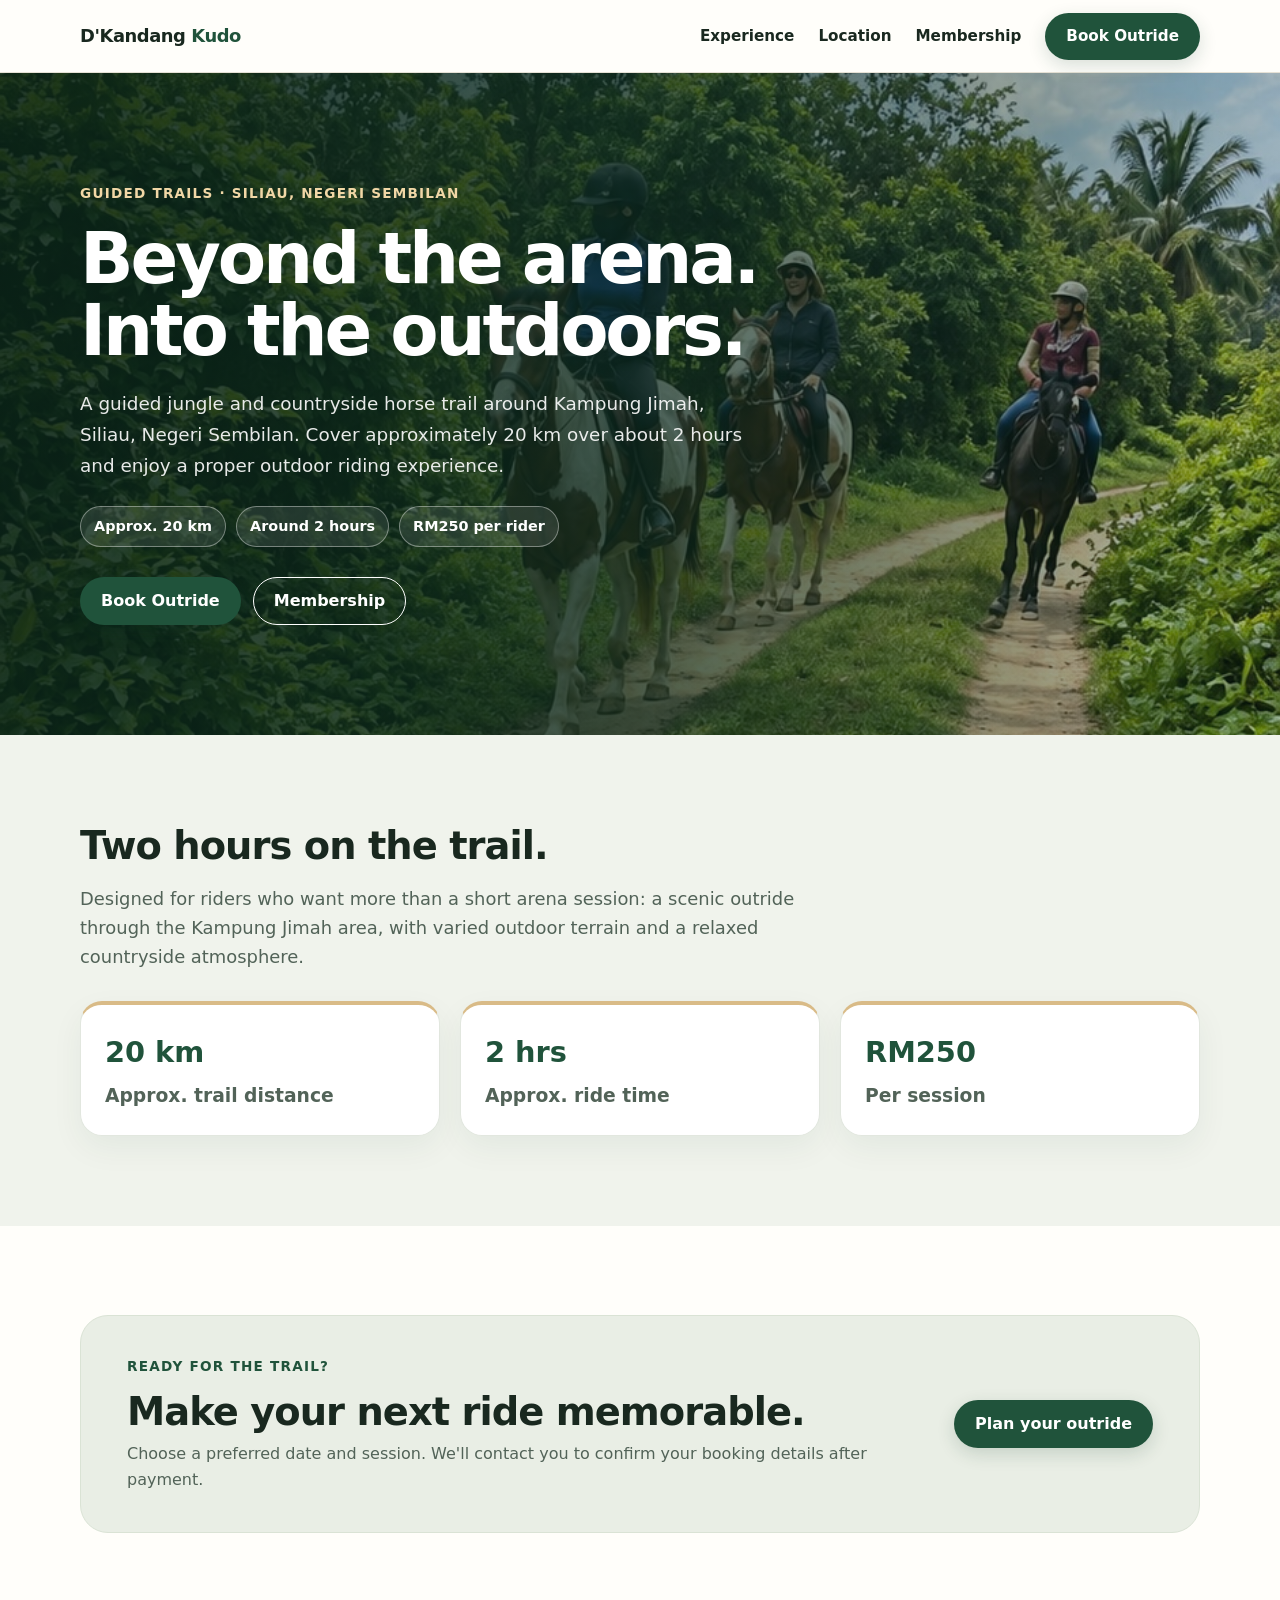
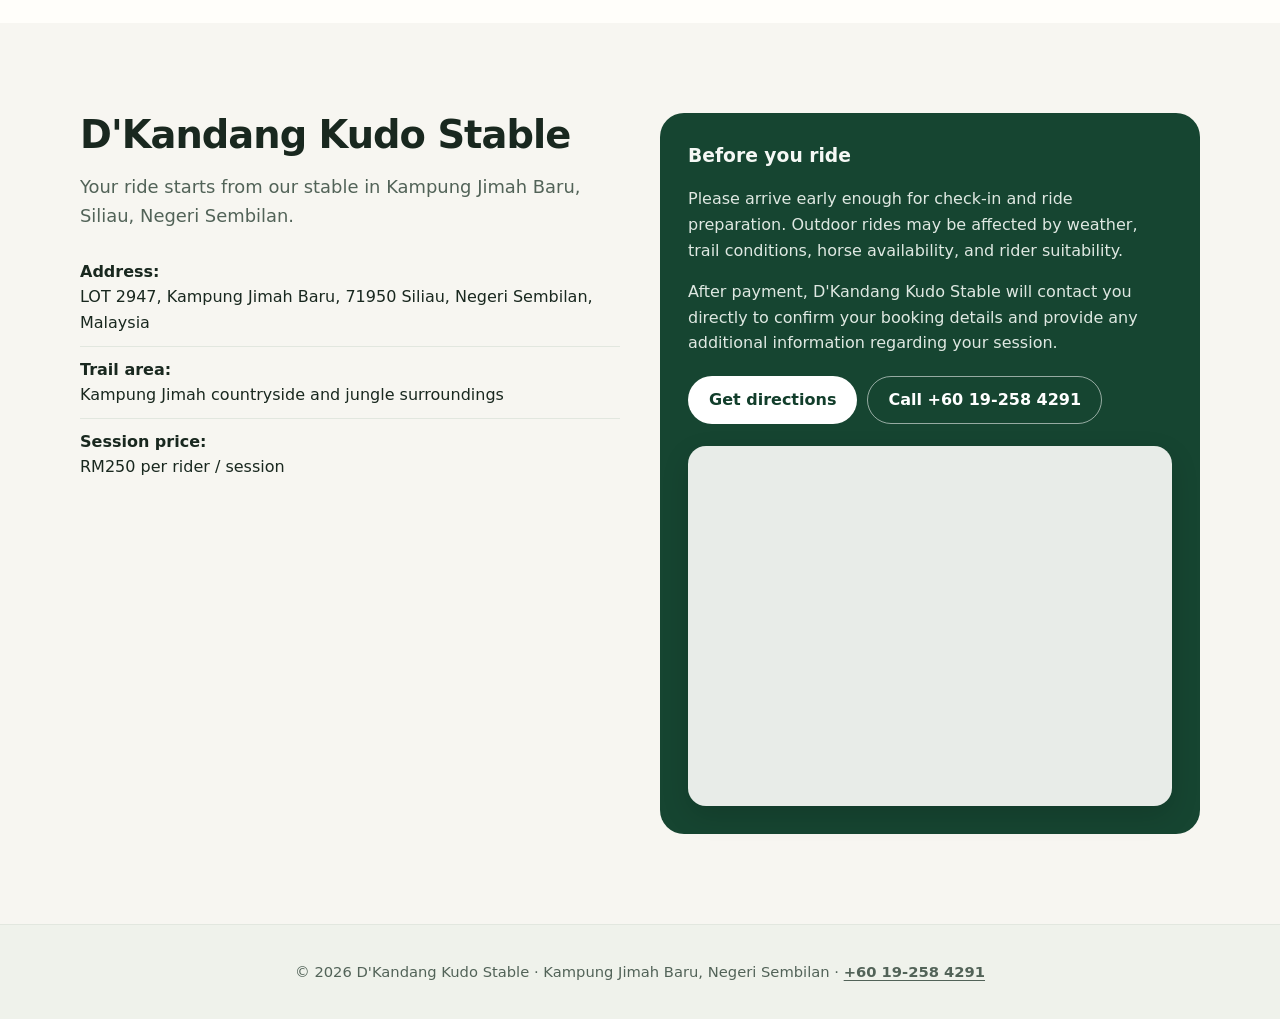
==== commit bc9037ba: "Improve responsive site, remove TikTok and update contact number" ====
--- a/index.html
+++ b/index.html
@@ -1,127 +1,159 @@
 <!doctype html>
 <html lang="en">
-<head>
-  <meta charset="utf-8">
-  <meta name="viewport" content="width=device-width, initial-scale=1">
-  <title>Jungle Horse Outride | D'Kandang Kudo Stable</title>
-  <meta name="description" content="Approx. 20 km guided horse trail outride from D'Kandang Kudo Stable, Kampung Jimah Baru, Negeri Sembilan. Around 2 hours. RM250 per session.">
-  <link rel="stylesheet" href="styles.css">
-</head>
-<body>
-  <nav class="nav">
-    <div class="container nav-inner">
-      <a class="brand" href="index.html">D'Kandang <span>Kudo</span></a>
-      <div class="nav-links">
-        <a href="#experience">Experience</a>
-        <a href="#location">Location</a>
-        <a href="membership.html">Membership</a>
-        <a class="btn btn-primary" href="booking.html">Book Outride</a>
-      </div>
-    </div>
-  </nav>
+  <head>
+    <meta charset="utf-8" />
+    <meta name="viewport" content="width=device-width, initial-scale=1" />
+    <title>Jungle Horse Outride | D'Kandang Kudo Stable</title>
+    <meta
+      name="description"
+      content="Approx. 20 km guided horse trail outride from D'Kandang Kudo Stable, Kampung Jimah Baru, Negeri Sembilan. Around 2 hours. RM250 per session."
+    />
+    <link rel="stylesheet" href="styles.css" />
+  </head>
+  <body>
+  <a class="skip-link" href="#main-content">Skip to main content</a>
+    <nav class="nav">
+      <div class="container nav-inner">
+        <a class="brand" href="index.html">D'Kandang <span>Kudo</span></a>
 
-  <header class="hero">
-    <div class="container hero-grid">
-      <div>
-        <h1>Ride beyond the arena.</h1>
-        <p class="lead">A guided jungle and countryside horse trail around Kampung Jimah, Siliau, Negeri Sembilan. Cover approximately 20 km over about 2 hours and enjoy a proper outdoor riding experience.</p>
-        <div class="hero-actions">
+        <button
+          class="nav-toggle"
+          type="button"
+          aria-label="Open navigation menu"
+          aria-expanded="false"
+          aria-controls="navLinks"
+        >
+          <span></span>
+          <span></span>
+          <span></span>
+        </button>
+
+        <div class="nav-links" id="navLinks">
+          <a href="#experience">Experience</a>
+          <a href="#location">Location</a>
+          <a href="membership.html">Membership</a>
           <a class="btn btn-primary" href="booking.html">Book Outride</a>
-          <a class="btn btn-outline" href="membership.html">Membership</a>
         </div>
       </div>
-      
-    </div>
-  </header>
+    </nav>
 
-  <main>
-    <section class="section alt" id="experience">
-      <div class="container">
-        <h2>Two hours on the trail.</h2>
-        <p class="lead">Designed for riders who want more than a short arena session: a scenic outride through the Kampung Jimah area, with varied outdoor terrain and a relaxed countryside atmosphere.</p>
-
-        <div class="grid-3">
-          <div class="card">
-            <div class="stat">20 km</div>
-            <h3>Approx. trail distance</h3>
-            
-          </div>
-          <div class="card">
-            <div class="stat">2 hrs</div>
-            <h3>Approx. ride time</h3>
-          </div>
-          <div class="card">
-            <div class="stat">RM250</div>
-            <h3>Per session</h3>
+    <header class="hero">
+      <div class="container hero-grid">
+        <div>
+          <p class="hero-kicker">Guided trails · Siliau, Negeri Sembilan</p>
+          <h1>Beyond the arena.<br>Into the outdoors.</h1>
+          <p class="lead">
+            A guided jungle and countryside horse trail around Kampung Jimah,
+            Siliau, Negeri Sembilan. Cover approximately 20 km over about 2
+            hours and enjoy a proper outdoor riding experience.
+          </p>
+          <div class="hero-facts" aria-label="Outride at a glance"><span>Approx. 20 km</span><span>Around 2 hours</span><span>RM250 per rider</span></div>
+          <div class="hero-actions">
+            <a class="btn btn-primary" href="booking.html">Book Outride</a>
+            <a class="btn btn-outline" href="membership.html">Membership</a>
           </div>
         </div>
       </div>
-    </section>
+    </header>
 
-    <section class="section" id="social">
-  <div class="container">
-    <h2>Follow D'Kandang Kudo</h2>
+    <main id="main-content">
+      <section class="section alt" id="experience">
+        <div class="container">
+          <h2>Two hours on the trail.</h2>
+          <p class="lead">
+            Designed for riders who want more than a short arena session: a
+            scenic outride through the Kampung Jimah area, with varied outdoor
+            terrain and a relaxed countryside atmosphere.
+          </p>
 
-    <blockquote
-      class="tiktok-embed"
-      cite="https://www.tiktok.com/@baim.6130"
-      data-unique-id="baim.6130"
-      data-embed-type="creator"
-      style="max-width:720px; min-width:288px; margin:20px auto 0;"
-    >
-      <section>
-        <a
-          target="_blank"
-          href="https://www.tiktok.com/@baim.6130?refer=creator_embed"
-        >
-          @baim.6130
-        </a>
-      </section>
-    </blockquote>
-  </div>
-</section>
-
-<script async src="https://www.tiktok.com/embed.js"></script>
-
-    <section class="section" id="location">
-      <div class="container two-col">
-        <div>
-          <h2>D'Kandang Kudo Stable</h2>
-          <p class="lead">Your ride starts from our stable in Kampung Jimah Baru, Siliau, Negeri Sembilan.</p>
-          <ul class="list">
-            <li><strong>Address:</strong><br>LOT 2947, Kampung Jimah Baru, 71950 Siliau, Negeri Sembilan, Malaysia</li>
-            <li><strong>Trail area:</strong><br>Kampung Jimah countryside and jungle surroundings</li>
-            <li><strong>Session price:</strong><br>RM250 per rider / session</li>
-          </ul>
-        </div>
-        <div class="location map-card">
-          <h3>Before you ride</h3>
-          <p>Please arrive early enough for check-in and ride preparation. Outdoor rides may be affected by weather, trail conditions, horse availability, and rider suitability.</p>
-          <p>After payment, D'Kandang Kudo Stable will contact you directly to confirm your booking details and provide any additional information regarding your session.</p>
-
-          <div class="stable-map">
-            <iframe
-              title="Map to D'Kandang Kudo Stable"
-              src="https://www.google.com/maps?q=D%20Kandang%20Kudo%20Equestrian%2C%20LOT%202947%2C%20Kampung%20Jimah%20Baru%2C%2071950%20Siliau%2C%20Negeri%20Sembilan%2C%20Malaysia&output=embed"
-              loading="lazy"
-              referrerpolicy="no-referrer-when-downgrade"
-              allowfullscreen>
-            </iframe>
+          <div class="grid-3">
+            <div class="card">
+              <div class="stat">20 km</div>
+              <h3>Approx. trail distance</h3>
+            </div>
+            <div class="card">
+              <div class="stat">2 hrs</div>
+              <h3>Approx. ride time</h3>
+            </div>
+            <div class="card">
+              <div class="stat">RM250</div>
+              <h3>Per session</h3>
+            </div>
           </div>
         </div>
+      </section>
+
+      <section class="section invitation" aria-labelledby="ready-heading">
+        <div class="container invitation-inner">
+          <div>
+            <p class="section-kicker">Ready for the trail?</p>
+            <h2 id="ready-heading">Make your next ride memorable.</h2>
+            <p>Choose a preferred date and session. We'll contact you to confirm your booking details after payment.</p>
+          </div>
+          <a class="btn btn-primary" href="booking.html">Plan your outride</a>
+        </div>
+      </section>
+
+      <section class="section" id="location">
+        <div class="container two-col">
+          <div>
+            <h2>D'Kandang Kudo Stable</h2>
+            <p class="lead">
+              Your ride starts from our stable in Kampung Jimah Baru, Siliau,
+              Negeri Sembilan.
+            </p>
+            <ul class="list">
+              <li>
+                <strong>Address:</strong><br />LOT 2947, Kampung Jimah Baru,
+                71950 Siliau, Negeri Sembilan, Malaysia
+              </li>
+              <li>
+                <strong>Trail area:</strong><br />Kampung Jimah countryside and
+                jungle surroundings
+              </li>
+              <li>
+                <strong>Session price:</strong><br />RM250 per rider / session
+              </li>
+            </ul>
+          </div>
+          <div class="location map-card">
+            <h3>Before you ride</h3>
+            <p>
+              Please arrive early enough for check-in and ride preparation.
+              Outdoor rides may be affected by weather, trail conditions, horse
+              availability, and rider suitability.
+            </p>
+            <p>
+              After payment, D'Kandang Kudo Stable will contact you directly to
+              confirm your booking details and provide any additional
+              information regarding your session.
+            </p>
+
+            <div class="location-actions">
+              <a class="btn btn-light" href="https://www.google.com/maps/search/?api=1&amp;query=LOT%202947%2C%20Kampung%20Jimah%20Baru%2C%2071950%20Siliau%2C%20Negeri%20Sembilan%2C%20Malaysia" target="_blank" rel="noopener noreferrer">Get directions</a>
+              <a class="btn btn-ghost" href="tel:+60192584291">Call +60 19-258 4291</a>
+            </div>
+            <div class="stable-map">
+              <iframe
+                title="Map to D'Kandang Kudo Stable"
+                src="https://www.google.com/maps?q=D%20Kandang%20Kudo%20Equestrian%2C%20LOT%202947%2C%20Kampung%20Jimah%20Baru%2C%2071950%20Siliau%2C%20Negeri%20Sembilan%2C%20Malaysia&output=embed"
+                loading="lazy"
+                referrerpolicy="no-referrer-when-downgrade"
+                allowfullscreen
+              >
+              </iframe>
+            </div>
+          </div>
+        </div>
+      </section>
+    </main>
+
+    <footer>
+      <div class="container">
+        © <span id="year"></span> D'Kandang Kudo Stable · Kampung Jimah Baru,
+        Negeri Sembilan · <a href="tel:+60192584291">+60 19-258 4291</a>
       </div>
-    </section>
-
-  </main>
-
-  <footer>
-  <div class="container">
-    © <span id="year"></span> D'Kandang Kudo Stable · Kampung Jimah Baru, Negeri Sembilan
-    ·
-    <a href="tel:+601170371072">011-7037 1072</a> /
-    <a href="tel:+601170371072">014-919 4875</a>
-  </div>
-</footer>
-  <script src="script.js"></script>
-</body>
+    </footer>
+    <script src="script.js"></script>
+  </body>
 </html>
--- a/styles.css
+++ b/styles.css
@@ -1,183 +1,551 @@
-:root{
-  --bg:#f7f4ee;
-  --paper:#fffdf8;
-  --ink:#1f2a22;
-  --muted:#667268;
-  --forest:#244b36;
-  --forest-2:#173728;
-  --sand:#d9c6a3;
-  --line:#e4ded2;
-  --white:#ffffff;
-  --shadow:0 16px 40px rgba(31,42,34,.10);
-}
-*{box-sizing:border-box}
-html{scroll-behavior:smooth}
-body{
-  margin:0;
-  font-family:Inter,ui-sans-serif,system-ui,-apple-system,BlinkMacSystemFont,"Segoe UI",sans-serif;
-  color:var(--ink);
-  background:var(--bg);
-  line-height:1.6;
-}
-a{color:inherit;text-decoration:none}
-img{max-width:100%;display:block}
-.container{width:min(1120px,92%);margin:0 auto}
-.nav{
-  position:sticky;top:0;z-index:20;
-  background:rgba(247,244,238,.92);
-  backdrop-filter:blur(12px);
-  border-bottom:1px solid rgba(228,222,210,.9);
-}
-.nav-inner{
-  min-height:72px;display:flex;align-items:center;justify-content:space-between;gap:24px;
-}
-.brand{font-weight:800;letter-spacing:.02em}
-.brand span{color:var(--forest)}
-.nav-links{display:flex;gap:20px;align-items:center;font-size:.95rem}
-.nav-links a:hover{color:var(--forest)}
-.btn{
-  display:inline-flex;align-items:center;justify-content:center;gap:8px;
-  border-radius:999px;padding:13px 20px;font-weight:700;
-  border:1px solid transparent;transition:.2s ease;cursor:pointer;
-}
-.btn-primary{background:var(--forest);color:var(--white)}
-.btn-primary:hover{background:var(--forest-2);transform:translateY(-1px)}
-.btn-outline{border-color:var(--forest);color:var(--forest);background:transparent}
-.btn-outline:hover{background:#eef3ef}
-.hero{
-  position:relative;
-  padding:110px 0 90px;
+:root {
+  --bg: #f7f4ee;
+  --paper: #fffdf8;
+  --ink: #1f2a22;
+  --muted: #667268;
+  --forest: #244b36;
+  --forest-2: #173728;
+  --sand: #d9c6a3;
+  --line: #e4ded2;
+  --white: #ffffff;
+  --shadow: 0 16px 40px rgba(31, 42, 34, 0.1);
+}
+* {
+  box-sizing: border-box;
+}
+html {
+  scroll-behavior: smooth;
+}
+body {
+  margin: 0;
+  font-family:
+    Inter,
+    ui-sans-serif,
+    system-ui,
+    -apple-system,
+    BlinkMacSystemFont,
+    "Segoe UI",
+    sans-serif;
+  color: var(--ink);
+  background: var(--bg);
+  line-height: 1.6;
+}
+a {
+  color: inherit;
+  text-decoration: none;
+}
+img {
+  max-width: 100%;
+  display: block;
+}
+.container {
+  width: min(1120px, 92%);
+  margin: 0 auto;
+}
+.nav {
+  position: sticky;
+  top: 0;
+  z-index: 20;
+  background: rgba(247, 244, 238, 0.92);
+  backdrop-filter: blur(12px);
+  border-bottom: 1px solid rgba(228, 222, 210, 0.9);
+}
+.nav-inner {
+  min-height: 72px;
+  display: flex;
+  align-items: center;
+  justify-content: space-between;
+  gap: 24px;
+}
+.brand {
+  font-weight: 800;
+  letter-spacing: 0.02em;
+}
+.brand span {
+  color: var(--forest);
+}
+.nav-links {
+  display: flex;
+  gap: 20px;
+  align-items: center;
+  font-size: 0.95rem;
+}
+.nav-links a:hover {
+  color: var(--forest);
+}
+.btn {
+  display: inline-flex;
+  align-items: center;
+  justify-content: center;
+  gap: 8px;
+  border-radius: 999px;
+  padding: 13px 20px;
+  font-weight: 700;
+  border: 1px solid transparent;
+  transition: 0.2s ease;
+  cursor: pointer;
+}
+.btn-primary {
+  background: var(--forest);
+  color: var(--white);
+}
+.btn-primary:hover {
+  background: var(--forest-2);
+  transform: translateY(-1px);
+}
+.btn-outline {
+  border-color: var(--forest);
+  color: var(--forest);
+  background: transparent;
+}
+.btn-outline:hover {
+  background: #eef3ef;
+}
+.hero {
+  position: relative;
+  padding: 110px 0 90px;
   background:
-    linear-gradient(
-      rgba(23,55,40,.55),
-      rgba(23,55,40,.68)
-    ),
+    linear-gradient(rgba(23, 55, 40, 0.55), rgba(23, 55, 40, 0.68)),
     url("img/outride-hero.jpg") center center / cover no-repeat;
-  color:#fff;
-}
-
-.hero h1{
-  color:#fff;
-}
-
-.hero .lead{
-  color:rgba(255,255,255,.9);
-  max-width:680px;
-}
-
-.hero .btn-outline{
-  border-color:#fff;
-  color:#fff;
-}
-
-.hero .btn-outline:hover{
-  background:rgba(255,255,255,.12);
-}
-.hero-grid{display:grid;grid-template-columns:1.1fr .9fr;gap:48px;align-items:center}
-.eyebrow{
-  display:inline-block;padding:7px 11px;border-radius:999px;
-  background:#e8efe9;color:var(--forest);font-weight:800;font-size:.8rem;
-  letter-spacing:.08em;text-transform:uppercase;
-}
-h1{font-size:clamp(2.4rem,5vw,4.7rem);line-height:1.02;margin:18px 0 20px;letter-spacing:-.04em}
-h2{font-size:clamp(1.8rem,3vw,2.8rem);line-height:1.12;margin:0 0 16px;letter-spacing:-.025em}
-h3{margin:0 0 8px}
-.lead{font-size:1.12rem;color:var(--muted);max-width:720px}
-.hero-actions{display:flex;flex-wrap:wrap;gap:12px;margin-top:28px}
-.hero-card{
-  min-height:430px;border-radius:28px;padding:28px;color:#f9fbf9;box-shadow:var(--shadow);
+  color: #fff;
+}
+
+.hero h1 {
+  color: #fff;
+}
+
+.hero .lead {
+  color: rgba(255, 255, 255, 0.9);
+  max-width: 680px;
+}
+
+.hero .btn-outline {
+  border-color: #fff;
+  color: #fff;
+}
+
+.hero .btn-outline:hover {
+  background: rgba(255, 255, 255, 0.12);
+}
+.hero-grid {
+  display: grid;
+  grid-template-columns: 1.1fr 0.9fr;
+  gap: 48px;
+  align-items: center;
+}
+.eyebrow {
+  display: inline-block;
+  padding: 7px 11px;
+  border-radius: 999px;
+  background: #e8efe9;
+  color: var(--forest);
+  font-weight: 800;
+  font-size: 0.8rem;
+  letter-spacing: 0.08em;
+  text-transform: uppercase;
+}
+h1 {
+  font-size: clamp(2.4rem, 5vw, 4.7rem);
+  line-height: 1.02;
+  margin: 18px 0 20px;
+  letter-spacing: -0.04em;
+}
+h2 {
+  font-size: clamp(1.8rem, 3vw, 2.8rem);
+  line-height: 1.12;
+  margin: 0 0 16px;
+  letter-spacing: -0.025em;
+}
+h3 {
+  margin: 0 0 8px;
+}
+.lead {
+  font-size: 1.12rem;
+  color: var(--muted);
+  max-width: 720px;
+}
+.hero-actions {
+  display: flex;
+  flex-wrap: wrap;
+  gap: 12px;
+  margin-top: 28px;
+}
+.hero-card {
+  min-height: 430px;
+  border-radius: 28px;
+  padding: 28px;
+  color: #f9fbf9;
+  box-shadow: var(--shadow);
   background:
-   linear-gradient(rgba(23,55,40,.25),rgba(23,55,40,.80)),
-   url("https://images.unsplash.com/photo-1553284965-83fd3e82fa5a?auto=format&fit=crop&w=1200&q=80") center/cover;
-  display:flex;align-items:flex-end;
-}
-.hero-card .overlay{width:100%}
-.hero-card .price{font-size:2.1rem;font-weight:800}
-.hero-card .meta{display:flex;flex-wrap:wrap;gap:10px;margin-top:12px}
-.pill{padding:8px 11px;border-radius:999px;background:rgba(255,255,255,.14);border:1px solid rgba(255,255,255,.22);font-size:.9rem}
-.section{padding:76px 0}
-.section.alt{background:var(--paper)}
-.grid-3{display:grid;grid-template-columns:repeat(3,1fr);gap:20px;margin-top:30px}
-.card{
-  background:var(--paper);border:1px solid var(--line);border-radius:22px;padding:24px;
-  box-shadow:0 8px 24px rgba(31,42,34,.05);
-}
-.card p{margin:0;color:var(--muted)}
-.stat{font-size:1.8rem;font-weight:800;color:var(--forest)}
-.two-col{display:grid;grid-template-columns:1fr 1fr;gap:28px;align-items:start}
-.list{padding:0;margin:18px 0 0;list-style:none}
-.list li{padding:10px 0;border-bottom:1px solid var(--line)}
-.list li:last-child{border-bottom:0}
-.location{
-  background:var(--forest);color:#f5f8f5;border-radius:24px;padding:28px
-}
-.location p{color:#dfe8e2}
-.note{font-size:.92rem;color:var(--muted)}
-.banner{
-  border-radius:26px;padding:36px;background:var(--forest);color:white;
-  display:flex;justify-content:space-between;gap:24px;align-items:center;
-}
-.banner p{margin:6px 0 0;color:#dfe8e2}
-.membership-hero{
-  padding:78px 0 50px;
-  background:linear-gradient(135deg,#173728,#2d5a41);
-  color:#fff;
-}
-.membership-hero .lead{color:#dfe8e2}
-.pricing{
-  display:grid;grid-template-columns:.8fr 1.2fr;gap:24px;align-items:stretch;margin-top:32px
-}
-.price-card{
-  background:#fff;color:var(--ink);border-radius:26px;padding:30px;box-shadow:var(--shadow)
-}
-.price-large{font-size:3rem;font-weight:900;letter-spacing:-.04em;color:var(--forest)}
-.tiers{display:grid;grid-template-columns:repeat(3,1fr);gap:14px;margin-top:18px}
-.tier{border:1px solid var(--line);border-radius:18px;padding:18px;background:#fff}
-.tier strong{font-size:1.4rem;color:var(--forest)}
-.benefits{display:grid;grid-template-columns:repeat(2,1fr);gap:16px;margin-top:28px}
-footer{padding:34px 0;border-top:1px solid var(--line);color:var(--muted);font-size:.92rem}
-.mobile-toggle{display:none}
-.form{
-  display:grid;gap:14px;margin-top:22px
-}
-label{font-weight:700;font-size:.92rem}
-input,select,textarea{
-  width:100%;padding:13px 14px;border-radius:12px;border:1px solid #d7d1c6;
-  background:#fff;font:inherit;color:var(--ink)
-}
-textarea{min-height:110px;resize:vertical}
-.small{font-size:.86rem;color:var(--muted)}
-@media (max-width: 820px){
+    linear-gradient(rgba(23, 55, 40, 0.25), rgba(23, 55, 40, 0.8)),
+    url("https://images.unsplash.com/photo-1553284965-83fd3e82fa5a?auto=format&fit=crop&w=1200&q=80")
+      center/cover;
+  display: flex;
+  align-items: flex-end;
+}
+.hero-card .overlay {
+  width: 100%;
+}
+.hero-card .price {
+  font-size: 2.1rem;
+  font-weight: 800;
+}
+.hero-card .meta {
+  display: flex;
+  flex-wrap: wrap;
+  gap: 10px;
+  margin-top: 12px;
+}
+.pill {
+  padding: 8px 11px;
+  border-radius: 999px;
+  background: rgba(255, 255, 255, 0.14);
+  border: 1px solid rgba(255, 255, 255, 0.22);
+  font-size: 0.9rem;
+}
+.section {
+  padding: 76px 0;
+}
+.section.alt {
+  background: var(--paper);
+}
+.grid-3 {
+  display: grid;
+  grid-template-columns: repeat(3, 1fr);
+  gap: 20px;
+  margin-top: 30px;
+}
+.card {
+  background: var(--paper);
+  border: 1px solid var(--line);
+  border-radius: 22px;
+  padding: 24px;
+  box-shadow: 0 8px 24px rgba(31, 42, 34, 0.05);
+}
+.card p {
+  margin: 0;
+  color: var(--muted);
+}
+.stat {
+  font-size: 1.8rem;
+  font-weight: 800;
+  color: var(--forest);
+}
+.two-col {
+  display: grid;
+  grid-template-columns: 1fr 1fr;
+  gap: 28px;
+  align-items: start;
+}
+.list {
+  padding: 0;
+  margin: 18px 0 0;
+  list-style: none;
+}
+.list li {
+  padding: 10px 0;
+  border-bottom: 1px solid var(--line);
+}
+.list li:last-child {
+  border-bottom: 0;
+}
+.location {
+  background: var(--forest);
+  color: #f5f8f5;
+  border-radius: 24px;
+  padding: 28px;
+}
+.location p {
+  color: #dfe8e2;
+}
+.note {
+  font-size: 0.92rem;
+  color: var(--muted);
+}
+.banner {
+  border-radius: 26px;
+  padding: 36px;
+  background: var(--forest);
+  color: white;
+  display: flex;
+  justify-content: space-between;
+  gap: 24px;
+  align-items: center;
+}
+.banner p {
+  margin: 6px 0 0;
+  color: #dfe8e2;
+}
+.membership-hero {
+  padding: 78px 0 50px;
+  background: linear-gradient(135deg, #173728, #2d5a41);
+  color: #fff;
+}
+.membership-hero .lead {
+  color: #dfe8e2;
+}
+.pricing {
+  display: grid;
+  grid-template-columns: 0.8fr 1.2fr;
+  gap: 24px;
+  align-items: stretch;
+  margin-top: 32px;
+}
+.price-card {
+  background: #fff;
+  color: var(--ink);
+  border-radius: 26px;
+  padding: 30px;
+  box-shadow: var(--shadow);
+}
+.price-large {
+  font-size: 3rem;
+  font-weight: 900;
+  letter-spacing: -0.04em;
+  color: var(--forest);
+}
+.tiers {
+  display: grid;
+  grid-template-columns: repeat(3, 1fr);
+  gap: 14px;
+  margin-top: 18px;
+}
+.tier {
+  border: 1px solid var(--line);
+  border-radius: 18px;
+  padding: 18px;
+  background: #fff;
+}
+.tier strong {
+  font-size: 1.4rem;
+  color: var(--forest);
+}
+.benefits {
+  display: grid;
+  grid-template-columns: repeat(2, 1fr);
+  gap: 16px;
+  margin-top: 28px;
+}
+footer {
+  padding: 34px 0;
+  border-top: 1px solid var(--line);
+  color: var(--muted);
+  font-size: 0.92rem;
+}
+.nav-toggle {
+  display: none;
+  width: 44px;
+  height: 44px;
+  padding: 8px;
+  border: 0;
+  background: transparent;
+  color: var(--ink);
+  cursor: pointer;
+  flex-direction: column;
+  align-items: center;
+  justify-content: center;
+  gap: 5px;
+}
+
+.nav-toggle span {
+  display: block;
+  width: 24px;
+  height: 2px;
+  background: currentColor;
+  border-radius: 2px;
+  transition:
+    transform 0.25s ease,
+    opacity 0.25s ease;
+}
+.form {
+  display: grid;
+  gap: 14px;
+  margin-top: 22px;
+}
+label {
+  font-weight: 700;
+  font-size: 0.92rem;
+}
+input,
+select,
+textarea {
+  width: 100%;
+  padding: 13px 14px;
+  border-radius: 12px;
+  border: 1px solid #d7d1c6;
+  background: #fff;
+  font: inherit;
+  color: var(--ink);
+}
+textarea {
+  min-height: 110px;
+  resize: vertical;
+}
+.small {
+  font-size: 0.86rem;
+  color: var(--muted);
+}
+@media (max-width: 820px) {
   /* Keep desktop-style layouts on mobile; shrink them instead of stacking. */
-  .container{width:min(96%,1120px)}
-  .hero-grid{grid-template-columns:1.1fr .9fr;gap:16px}
-  .two-col{grid-template-columns:1fr 1fr;gap:14px}
-  .pricing{grid-template-columns:.8fr 1.2fr;gap:12px}
-  .grid-3{grid-template-columns:repeat(3,minmax(0,1fr));gap:10px}
-  .tiers{grid-template-columns:repeat(3,minmax(0,1fr));gap:8px}
-  .benefits{grid-template-columns:repeat(2,minmax(0,1fr));gap:10px}
-
-  .hero{padding:42px 0 34px}
-  .hero-card{min-height:230px;padding:16px;border-radius:18px}
-  .hero-card .price{font-size:1.35rem}
-  .hero-card .meta{gap:5px}
-  .pill{padding:5px 7px;font-size:.68rem}
-
-  h1{font-size:clamp(1.75rem,8vw,2.6rem)}
-  h2{font-size:clamp(1.35rem,5vw,2rem)}
-  h3{font-size:.95rem}
-  .lead{font-size:.86rem}
-  .eyebrow{font-size:.62rem;padding:5px 8px}
-  .section{padding:42px 0}
-  .card,.location,.price-card{padding:14px;border-radius:16px}
-  .card p,.location p,.price-card p,.list,.note{font-size:.76rem}
-  .stat{font-size:1.3rem}
-  .banner{align-items:center;flex-direction:row;padding:18px;gap:12px}
-  .banner p{font-size:.75rem}
-  .btn{padding:9px 12px;font-size:.74rem}
-  .nav-inner{min-height:58px;gap:10px}
-  .nav-links{gap:8px;font-size:.72rem}
-  .brand{font-size:.86rem}
+  .container {
+    width: min(96%, 1120px);
+  }
+  .hero-grid {
+    grid-template-columns: 1.1fr 0.9fr;
+    gap: 16px;
+  }
+  .two-col {
+    grid-template-columns: 1fr 1fr;
+    gap: 14px;
+  }
+  .pricing {
+    grid-template-columns: 0.8fr 1.2fr;
+    gap: 12px;
+  }
+  .grid-3 {
+    grid-template-columns: repeat(3, minmax(0, 1fr));
+    gap: 10px;
+  }
+  .tiers {
+    grid-template-columns: repeat(3, minmax(0, 1fr));
+    gap: 8px;
+  }
+  .benefits {
+    grid-template-columns: repeat(2, minmax(0, 1fr));
+    gap: 10px;
+  }
+
+  .hero {
+    padding: 42px 0 34px;
+  }
+  .hero-card {
+    min-height: 230px;
+    padding: 16px;
+    border-radius: 18px;
+  }
+  .hero-card .price {
+    font-size: 1.35rem;
+  }
+  .hero-card .meta {
+    gap: 5px;
+  }
+  .pill {
+    padding: 5px 7px;
+    font-size: 0.68rem;
+  }
+
+  h1 {
+    font-size: clamp(1.75rem, 8vw, 2.6rem);
+  }
+  h2 {
+    font-size: clamp(1.35rem, 5vw, 2rem);
+  }
+  h3 {
+    font-size: 0.95rem;
+  }
+  .lead {
+    font-size: 0.86rem;
+  }
+  .eyebrow {
+    font-size: 0.62rem;
+    padding: 5px 8px;
+  }
+  .section {
+    padding: 42px 0;
+  }
+  .card,
+  .location,
+  .price-card {
+    padding: 14px;
+    border-radius: 16px;
+  }
+  .card p,
+  .location p,
+  .price-card p,
+  .list,
+  .note {
+    font-size: 0.76rem;
+  }
+  .stat {
+    font-size: 1.3rem;
+  }
+  .banner {
+    align-items: center;
+    flex-direction: row;
+    padding: 18px;
+    gap: 12px;
+  }
+  .banner p {
+    font-size: 0.75rem;
+  }
+  .btn {
+    padding: 9px 12px;
+    font-size: 0.74rem;
+  }
+  .nav-inner {
+    min-height: 58px;
+    gap: 10px;
+    position: relative;
+  }
+
+  .brand {
+    font-size: 0.86rem;
+    position: relative;
+    z-index: 2;
+  }
+
+  .nav-toggle {
+    display: flex;
+    position: relative;
+    z-index: 2;
+  }
+
+  .nav-links {
+    display: none;
+    position: absolute;
+    top: 100%;
+    left: 0;
+    right: 0;
+    flex-direction: column;
+    align-items: stretch;
+    gap: 0;
+    padding: 14px;
+    background: var(--bg);
+    border: 1px solid var(--line);
+    border-top: 0;
+    border-radius: 0 0 16px 16px;
+    box-shadow: 0 14px 30px rgba(31, 42, 34, 0.12);
+    font-size: 0.9rem;
+  }
+
+  .nav-links.active {
+    display: flex;
+  }
+
+  .nav-links a:not(.btn) {
+    display: block;
+    width: 100%;
+    padding: 12px 8px;
+  }
+
+  .nav-links .btn {
+    width: 100%;
+    margin-top: 8px;
+    text-align: center;
+    justify-content: center;
+  }
+
+  .nav-toggle.active span:nth-child(1) {
+    transform: translateY(7px) rotate(45deg);
+  }
+
+  .nav-toggle.active span:nth-child(2) {
+    opacity: 0;
+  }
+
+  .nav-toggle.active span:nth-child(3) {
+    transform: translateY(-7px) rotate(-45deg);
+  }
 
   /* Allow grid children to shrink instead of forcing overflow. */
   .hero-grid > *,
@@ -185,642 +553,699 @@
   .pricing > *,
   .grid-3 > *,
   .tiers > *,
-  .benefits > *{min-width:0}
-}
-
-@media (max-width: 560px){
-  .container{width:96%}
-  .nav-links a:not(.btn){display:none}
-  .hero-grid{gap:10px}
-  .two-col{gap:9px}
-  .pricing{gap:8px}
-  .grid-3{gap:6px}
-  .benefits{gap:7px}
-  .section{padding:34px 0}
-  .card,.location,.price-card{padding:10px}
-  .banner{padding:12px}
-  .hero-card{min-height:190px;padding:12px}
-  .hero-actions{gap:6px;margin-top:16px}
-  .btn{padding:8px 10px;font-size:.68rem}
-  .list li{padding:6px 0}
+  .benefits > * {
+    min-width: 0;
+  }
+}
+
+@media (max-width: 560px) {
+  .container {
+    width: 96%;
+  }
+
+  .hero-grid {
+    gap: 10px;
+  }
+  .two-col {
+    gap: 9px;
+  }
+  .pricing {
+    gap: 8px;
+  }
+  .grid-3 {
+    gap: 6px;
+  }
+  .benefits {
+    gap: 7px;
+  }
+  .section {
+    padding: 34px 0;
+  }
+  .card,
+  .location,
+  .price-card {
+    padding: 10px;
+  }
+  .banner {
+    padding: 12px;
+  }
+  .hero-card {
+    min-height: 190px;
+    padding: 12px;
+  }
+  .hero-actions {
+    gap: 6px;
+    margin-top: 16px;
+  }
+  .btn {
+    padding: 8px 10px;
+    font-size: 0.68rem;
+  }
+  .list li {
+    padding: 6px 0;
+  }
 }
 
 /* Public booking page */
-.booking-hero{
-  padding:72px 0 44px;
+.booking-hero {
+  padding: 72px 0 44px;
   background:
-    radial-gradient(circle at 86% 12%, rgba(217,198,163,.4), transparent 28%),
-    linear-gradient(180deg,#f9f6f0 0%,#f7f4ee 100%);
-}
-
-#booking{
-  padding:70px 0;
-}
-
-.booking-layout{
-  display:block;
-  width:100%;
-  max-width:820px;
-  margin:0 auto;
-}
-
-.booking-layout > div{
-  width:100%;
-}
-
-.booking-layout h2{
-  margin-bottom:12px;
-}
-
-.booking-layout .lead{
-  max-width:760px;
-  margin-bottom:28px;
-}
-
-.booking-form{
-  width:100%;
-  background:var(--paper);
-  border:1px solid var(--line);
-  border-radius:24px;
-  padding:30px;
-  box-shadow:0 10px 30px rgba(31,42,34,.06);
-}
-
-.form-grid{
-  display:grid;
-  grid-template-columns:1fr 1fr;
-  gap:16px;
-}
-
-.session-fieldset{
-  margin:0;
-  padding:0;
-  border:0;
-}
-
-.session-fieldset legend{
-  font-weight:800;
-  margin-bottom:10px;
-}
-
-.session-options{
-  display:grid;
-  grid-template-columns:1fr 1fr;
-  gap:14px;
-}
-
-.session-option{
-  display:flex;
-  gap:12px;
-  align-items:flex-start;
-  padding:18px;
-  border:1px solid var(--line);
-  border-radius:18px;
-  background:#fff;
-  cursor:pointer;
-  transition:.2s ease;
-}
-
-.session-option:hover{
-  border-color:#9fb4a5;
-  transform:translateY(-1px);
-}
-
-.session-option:has(input:checked){
-  border-color:var(--forest);
-  box-shadow:0 0 0 2px rgba(36,75,54,.08);
-  background:#f3f7f4;
-}
-
-.session-option input{
-  width:auto;
-  margin-top:5px;
-  accent-color:var(--forest);
-}
-
-.session-copy{
-  display:grid;
-  gap:3px;
-}
-
-.session-copy span{
-  font-weight:700;
-}
-
-.session-copy small{
-  color:var(--muted);
-}
-
-.check-row{
-  display:flex !important;
-  gap:10px;
-  align-items:flex-start;
-  font-weight:500 !important;
-  padding:15px;
-  margin:0 !important;
-  border-radius:14px;
-  background:#f3f0e8;
-}
-
-.check-row input{
-  width:auto;
-  flex:0 0 auto;
-  margin-top:5px;
-  accent-color:var(--forest);
-}
-
-.booking-summary{
-  display:flex;
-  justify-content:space-between;
-  gap:20px;
-  align-items:center;
-  padding:18px 20px;
-  border-radius:18px;
-  background:#eef3ef;
-  border:1px solid #d9e4dc;
-}
-
-.booking-summary strong{
-  display:block;
-  margin-top:2px;
-  color:var(--forest);
-  font-size:1.35rem;
-}
-
-.booking-summary .small{
-  display:block;
-}
-
-.booking-submit{
-  width:100%;
-  min-height:52px;
-  margin-top:2px;
-}
-
-@media (max-width:820px){
-  #booking{
-    padding:45px 0;
-  }
-
-  .booking-layout{
-    max-width:720px;
-  }
-
-  .booking-form{
-    padding:22px;
+    radial-gradient(
+      circle at 86% 12%,
+      rgba(217, 198, 163, 0.4),
+      transparent 28%
+    ),
+    linear-gradient(180deg, #f9f6f0 0%, #f7f4ee 100%);
+}
+
+#booking {
+  padding: 70px 0;
+}
+
+.booking-layout {
+  display: block;
+  width: 100%;
+  max-width: 820px;
+  margin: 0 auto;
+}
+
+.booking-layout > div {
+  width: 100%;
+}
+
+.booking-layout h2 {
+  margin-bottom: 12px;
+}
+
+.booking-layout .lead {
+  max-width: 760px;
+  margin-bottom: 28px;
+}
+
+.booking-form {
+  width: 100%;
+  background: var(--paper);
+  border: 1px solid var(--line);
+  border-radius: 24px;
+  padding: 30px;
+  box-shadow: 0 10px 30px rgba(31, 42, 34, 0.06);
+}
+
+.form-grid {
+  display: grid;
+  grid-template-columns: 1fr 1fr;
+  gap: 16px;
+}
+
+.session-fieldset {
+  margin: 0;
+  padding: 0;
+  border: 0;
+}
+
+.session-fieldset legend {
+  font-weight: 800;
+  margin-bottom: 10px;
+}
+
+.session-options {
+  display: grid;
+  grid-template-columns: 1fr 1fr;
+  gap: 14px;
+}
+
+.session-option {
+  display: flex;
+  gap: 12px;
+  align-items: flex-start;
+  padding: 18px;
+  border: 1px solid var(--line);
+  border-radius: 18px;
+  background: #fff;
+  cursor: pointer;
+  transition: 0.2s ease;
+}
+
+.session-option:hover {
+  border-color: #9fb4a5;
+  transform: translateY(-1px);
+}
+
+.session-option:has(input:checked) {
+  border-color: var(--forest);
+  box-shadow: 0 0 0 2px rgba(36, 75, 54, 0.08);
+  background: #f3f7f4;
+}
+
+.session-option input {
+  width: auto;
+  margin-top: 5px;
+  accent-color: var(--forest);
+}
+
+.session-copy {
+  display: grid;
+  gap: 3px;
+}
+
+.session-copy span {
+  font-weight: 700;
+}
+
+.session-copy small {
+  color: var(--muted);
+}
+
+.check-row {
+  display: flex !important;
+  gap: 10px;
+  align-items: flex-start;
+  font-weight: 500 !important;
+  padding: 15px;
+  margin: 0 !important;
+  border-radius: 14px;
+  background: #f3f0e8;
+}
+
+.check-row input {
+  width: auto;
+  flex: 0 0 auto;
+  margin-top: 5px;
+  accent-color: var(--forest);
+}
+
+.booking-summary {
+  display: flex;
+  justify-content: space-between;
+  gap: 20px;
+  align-items: center;
+  padding: 18px 20px;
+  border-radius: 18px;
+  background: #eef3ef;
+  border: 1px solid #d9e4dc;
+}
+
+.booking-summary strong {
+  display: block;
+  margin-top: 2px;
+  color: var(--forest);
+  font-size: 1.35rem;
+}
+
+.booking-summary .small {
+  display: block;
+}
+
+.booking-submit {
+  width: 100%;
+  min-height: 52px;
+  margin-top: 2px;
+}
+
+@media (max-width: 820px) {
+  #booking {
+    padding: 45px 0;
+  }
+
+  .booking-layout {
+    max-width: 720px;
+  }
+
+  .booking-form {
+    padding: 22px;
   }
 
   .form-grid,
-  .session-options{
-    grid-template-columns:1fr 1fr;
-    gap:10px;
-  }
-
-  .session-option{
-    padding:12px;
-    border-radius:14px;
-  }
-
-  .check-row{
-    padding:11px;
-  }
-
-  .booking-summary{
-    padding:14px;
-  }
-}
-
-@media (max-width:560px){
-  #booking{
-    padding:32px 0;
-  }
-
-  .booking-layout{
-    width:100%;
-  }
-
-  .booking-form{
-    padding:16px;
-    border-radius:18px;
-  }
-
-  .form{
-    gap:14px;
-  }
-
-  .form-grid{
-    grid-template-columns:1fr 1fr;
-    gap:9px;
-  }
-
-  .session-options{
-    grid-template-columns:1fr 1fr;
-    gap:9px;
-  }
-
-  .session-option{
-    padding:10px;
-    gap:7px;
-    border-radius:13px;
-  }
-
-  .session-copy{
-    font-size:.76rem;
-  }
-
-  .session-copy small{
-    font-size:.68rem;
+  .session-options {
+    grid-template-columns: 1fr 1fr;
+    gap: 10px;
+  }
+
+  .session-option {
+    padding: 12px;
+    border-radius: 14px;
+  }
+
+  .check-row {
+    padding: 11px;
+  }
+
+  .booking-summary {
+    padding: 14px;
+  }
+}
+
+@media (max-width: 560px) {
+  #booking {
+    padding: 32px 0;
+  }
+
+  .booking-layout {
+    width: 100%;
+  }
+
+  .booking-form {
+    padding: 16px;
+    border-radius: 18px;
+  }
+
+  .form {
+    gap: 14px;
+  }
+
+  .form-grid {
+    grid-template-columns: 1fr 1fr;
+    gap: 9px;
+  }
+
+  .session-options {
+    grid-template-columns: 1fr 1fr;
+    gap: 9px;
+  }
+
+  .session-option {
+    padding: 10px;
+    gap: 7px;
+    border-radius: 13px;
+  }
+
+  .session-copy {
+    font-size: 0.76rem;
+  }
+
+  .session-copy small {
+    font-size: 0.68rem;
   }
 
   .form input,
   .form select,
-  .form textarea{
-    padding:10px;
-    font-size:.82rem;
-  }
-
-  .form label{
-    font-size:.8rem;
-  }
-
-  .check-row{
-    padding:11px;
-    font-size:.76rem;
-  }
-
-  .booking-summary{
-    padding:13px;
-  }
-
-  .booking-summary strong{
-    font-size:1.1rem;
-  }
-
-  .booking-submit{
-    min-height:46px;
+  .form textarea {
+    padding: 10px;
+    font-size: 0.82rem;
+  }
+
+  .form label {
+    font-size: 0.8rem;
+  }
+
+  .check-row {
+    padding: 11px;
+    font-size: 0.76rem;
+  }
+
+  .booking-summary {
+    padding: 13px;
+  }
+
+  .booking-summary strong {
+    font-size: 1.1rem;
+  }
+
+  .booking-submit {
+    min-height: 46px;
   }
 }
 
 /* Invisible anti-spam honeypot ("flowerpot"). */
-.flowerpot-wrap{
-  position:absolute !important;
-  left:-10000px !important;
-  top:auto !important;
-  width:1px !important;
-  height:1px !important;
-  overflow:hidden !important;
-  opacity:0 !important;
-  pointer-events:none !important;
+.flowerpot-wrap {
+  position: absolute !important;
+  left: -10000px !important;
+  top: auto !important;
+  width: 1px !important;
+  height: 1px !important;
+  overflow: hidden !important;
+  opacity: 0 !important;
+  pointer-events: none !important;
 }
 
 /* Embedded stable map */
-.map-card{
-  padding:28px;
-}
-.stable-map{
-  margin-top:22px;
-  border-radius:18px;
-  overflow:hidden;
-  background:#e8ece8;
-  min-height:330px;
-  box-shadow:0 10px 28px rgba(0,0,0,.14);
-}
-.stable-map iframe{
-  display:block;
-  width:100%;
-  height:360px;
-  border:0;
-}
-.map-actions{
-  display:flex;
-  justify-content:space-between;
-  align-items:flex-end;
-  gap:18px;
-  margin-top:18px;
-}
-.map-address{
-  color:#dfe8e2;
-  font-size:.92rem;
-  line-height:1.55;
-}
-.map-address strong{
-  color:#fff;
-}
-.map-button{
-  flex:0 0 auto;
-  background:#fff;
-  color:var(--forest-2);
-}
-.map-button:hover{
-  background:#f1f5f2;
-}
-@media (max-width:820px){
-  .map-card{padding:14px}
-  .stable-map{min-height:210px;margin-top:12px;border-radius:12px}
-  .stable-map iframe{height:220px}
-  .map-actions{
-    align-items:flex-end;
-    flex-direction:row;
-    gap:8px;
-    margin-top:10px;
-  }
-  .map-address{font-size:.7rem}
-  .map-button{font-size:.68rem}
-}
-
-@media (max-width:560px){
-  .map-card{padding:10px}
-  .stable-map{min-height:170px}
-  .stable-map iframe{height:180px}
-  .map-address{font-size:.62rem}
+.map-card {
+  padding: 28px;
+}
+.stable-map {
+  margin-top: 22px;
+  border-radius: 18px;
+  overflow: hidden;
+  background: #e8ece8;
+  min-height: 330px;
+  box-shadow: 0 10px 28px rgba(0, 0, 0, 0.14);
+}
+.stable-map iframe {
+  display: block;
+  width: 100%;
+  height: 360px;
+  border: 0;
+}
+.map-actions {
+  display: flex;
+  justify-content: space-between;
+  align-items: flex-end;
+  gap: 18px;
+  margin-top: 18px;
+}
+.map-address {
+  color: #dfe8e2;
+  font-size: 0.92rem;
+  line-height: 1.55;
+}
+.map-address strong {
+  color: #fff;
+}
+.map-button {
+  flex: 0 0 auto;
+  background: #fff;
+  color: var(--forest-2);
+}
+.map-button:hover {
+  background: #f1f5f2;
+}
+@media (max-width: 820px) {
+  .map-card {
+    padding: 14px;
+  }
+  .stable-map {
+    min-height: 210px;
+    margin-top: 12px;
+    border-radius: 12px;
+  }
+  .stable-map iframe {
+    height: 220px;
+  }
+  .map-actions {
+    align-items: flex-end;
+    flex-direction: row;
+    gap: 8px;
+    margin-top: 10px;
+  }
+  .map-address {
+    font-size: 0.7rem;
+  }
+  .map-button {
+    font-size: 0.68rem;
+  }
+}
+
+@media (max-width: 560px) {
+  .map-card {
+    padding: 10px;
+  }
+  .stable-map {
+    min-height: 170px;
+  }
+  .stable-map iframe {
+    height: 180px;
+  }
+  .map-address {
+    font-size: 0.62rem;
+  }
 }
 
 /* =========================================
    MEMBERSHIP PAGE
    ========================================= */
 
-.membership-hero{
-  padding:78px 0 60px;
+.membership-hero {
+  padding: 78px 0 60px;
   background:
     radial-gradient(
       circle at 85% 15%,
-      rgba(217,198,163,.18),
+      rgba(217, 198, 163, 0.18),
       transparent 30%
     ),
-    linear-gradient(135deg,#173728,#2d5a41);
-  color:#fff;
-}
-
-.membership-hero h1{
-  max-width:760px;
-  margin-bottom:16px;
-}
-
-.membership-hero .lead{
-  max-width:720px;
-  color:#dfe8e2;
-}
-
-.membership-hero .pricing{
-  display:block;
-  width:100%;
-  max-width:430px;
-  margin-top:32px;
-}
-
-.membership-hero .price-card{
-  width:100%;
-  background:#fff;
-  color:var(--ink);
-  border-radius:26px;
-  padding:30px;
-  box-shadow:var(--shadow);
-}
-
-.price-large{
-  margin:5px 0 0;
-  color:var(--forest);
-  font-size:3rem;
-  font-weight:900;
-  line-height:1;
-  letter-spacing:-.04em;
-}
-
-.membership-hero .price-card .note{
-  margin-top:14px;
-}
-
-#benefits{
-  background:var(--paper);
-}
-
-#benefits h2{
-  max-width:700px;
-}
-
-.benefits{
-  display:grid;
-  grid-template-columns:repeat(2,minmax(0,1fr));
-  gap:18px;
-  margin-top:28px;
-}
-
-.benefits .card{
-  height:100%;
-  padding:26px;
-  border:1px solid var(--line);
-  border-radius:22px;
-  background:#fff;
-  box-shadow:0 8px 24px rgba(31,42,34,.05);
-  transition:.2s ease;
-}
-
-.benefits .card:hover{
-  border-color:#c8d5cb;
-  transform:translateY(-2px);
-  box-shadow:0 12px 30px rgba(31,42,34,.08);
-}
-
-.benefits .card h3{
-  margin-bottom:8px;
-  color:var(--forest);
-}
-
-.benefits .card p{
-  margin:0;
-  color:var(--muted);
-}
-
-#register{
-  padding:76px 0;
-}
-
-#register .two-col{
-  display:block;
-  width:100%;
-  max-width:760px;
-  margin:0 auto;
-}
-
-#register .two-col > div{
-  width:100%;
-}
-
-#register h2{
-  margin-bottom:10px;
-}
-
-#register .lead{
-  margin-bottom:26px;
-}
-
-#memberForm{
-  width:100%;
-  margin-top:0;
-  padding:30px;
-  border:1px solid var(--line);
-  border-radius:24px;
-  background:var(--paper);
-  box-shadow:0 10px 30px rgba(31,42,34,.06);
-}
-
-#memberForm > div:not(.flowerpot-wrap){
-  display:grid;
-  gap:6px;
-}
-
-#memberForm label{
-  font-weight:700;
+    linear-gradient(135deg, #173728, #2d5a41);
+  color: #fff;
+}
+
+.membership-hero h1 {
+  max-width: 760px;
+  margin-bottom: 16px;
+}
+
+.membership-hero .lead {
+  max-width: 720px;
+  color: #dfe8e2;
+}
+
+.membership-hero .pricing {
+  display: block;
+  width: 100%;
+  max-width: 430px;
+  margin-top: 32px;
+}
+
+.membership-hero .price-card {
+  width: 100%;
+  background: #fff;
+  color: var(--ink);
+  border-radius: 26px;
+  padding: 30px;
+  box-shadow: var(--shadow);
+}
+
+.price-large {
+  margin: 5px 0 0;
+  color: var(--forest);
+  font-size: 3rem;
+  font-weight: 900;
+  line-height: 1;
+  letter-spacing: -0.04em;
+}
+
+.membership-hero .price-card .note {
+  margin-top: 14px;
+}
+
+#benefits {
+  background: var(--paper);
+}
+
+#benefits h2 {
+  max-width: 700px;
+}
+
+.benefits {
+  display: grid;
+  grid-template-columns: repeat(2, minmax(0, 1fr));
+  gap: 18px;
+  margin-top: 28px;
+}
+
+.benefits .card {
+  height: 100%;
+  padding: 26px;
+  border: 1px solid var(--line);
+  border-radius: 22px;
+  background: #fff;
+  box-shadow: 0 8px 24px rgba(31, 42, 34, 0.05);
+  transition: 0.2s ease;
+}
+
+.benefits .card:hover {
+  border-color: #c8d5cb;
+  transform: translateY(-2px);
+  box-shadow: 0 12px 30px rgba(31, 42, 34, 0.08);
+}
+
+.benefits .card h3 {
+  margin-bottom: 8px;
+  color: var(--forest);
+}
+
+.benefits .card p {
+  margin: 0;
+  color: var(--muted);
+}
+
+#register {
+  padding: 76px 0;
+}
+
+#register .two-col {
+  display: block;
+  width: 100%;
+  max-width: 760px;
+  margin: 0 auto;
+}
+
+#register .two-col > div {
+  width: 100%;
+}
+
+#register h2 {
+  margin-bottom: 10px;
+}
+
+#register .lead {
+  margin-bottom: 26px;
+}
+
+#memberForm {
+  width: 100%;
+  margin-top: 0;
+  padding: 30px;
+  border: 1px solid var(--line);
+  border-radius: 24px;
+  background: var(--paper);
+  box-shadow: 0 10px 30px rgba(31, 42, 34, 0.06);
+}
+
+#memberForm > div:not(.flowerpot-wrap) {
+  display: grid;
+  gap: 6px;
+}
+
+#memberForm label {
+  font-weight: 700;
 }
 
 #memberForm input,
-#memberForm select{
-  width:100%;
-  min-height:48px;
-  padding:12px 14px;
-  border:1px solid #d7d1c6;
-  border-radius:12px;
-  background:#fff;
-  color:var(--ink);
-  font:inherit;
-  transition:.2s ease;
+#memberForm select {
+  width: 100%;
+  min-height: 48px;
+  padding: 12px 14px;
+  border: 1px solid #d7d1c6;
+  border-radius: 12px;
+  background: #fff;
+  color: var(--ink);
+  font: inherit;
+  transition: 0.2s ease;
 }
 
 #memberForm input:focus,
-#memberForm select:focus{
-  outline:none;
-  border-color:var(--forest);
-  box-shadow:0 0 0 3px rgba(36,75,54,.08);
-}
-
-#memberForm button[type="submit"]{
-  width:100%;
-  min-height:52px;
-  margin-top:6px;
-}
-
-@media (max-width:820px){
-  .hero{
-    padding:70px 0 60px;
-    background-position:center center;
-  }
-
-  .membership-hero{
-    padding:52px 0 42px;
-  }
-
-  .membership-hero .pricing{
-    max-width:360px;
-    margin-top:24px;
-  }
-
-  .membership-hero .price-card{
-    padding:22px;
-    border-radius:20px;
-  }
-
-  .price-large{
-    font-size:2.3rem;
-  }
-
-  .benefits{
-    grid-template-columns:repeat(2,minmax(0,1fr));
-    gap:10px;
-  }
-
-  .benefits .card{
-    padding:16px;
-    border-radius:16px;
-  }
-
-  #register{
-    padding:48px 0;
-  }
-
-  #register .two-col{
-    max-width:680px;
-  }
-
-  #memberForm{
-    padding:22px;
-    border-radius:18px;
-  }
-}
-
-@media (max-width:560px){
-  .hero{
-    padding:55px 0 45px;
-  }
-
-  .membership-hero{
-    padding:36px 0 32px;
-  }
-
-  .membership-hero h1{
-    margin-bottom:10px;
-  }
-
-  .membership-hero .lead{
-    font-size:.82rem;
-  }
-
-  .membership-hero .pricing{
-    max-width:280px;
-    margin-top:18px;
-  }
-
-  .membership-hero .price-card{
-    padding:16px;
-    border-radius:16px;
-  }
-
-  .price-large{
-    font-size:2rem;
-  }
-
-  .benefits{
-    grid-template-columns:repeat(2,minmax(0,1fr));
-    gap:8px;
-    margin-top:18px;
-  }
-
-  .benefits .card{
-    padding:12px;
-    border-radius:14px;
-  }
-
-  .benefits .card h3{
-    font-size:.82rem;
-    line-height:1.25;
-  }
-
-  .benefits .card p{
-    font-size:.7rem;
-    line-height:1.45;
-  }
-
-  #register{
-    padding:36px 0;
-  }
-
-  #memberForm{
-    padding:16px;
-    border-radius:16px;
+#memberForm select:focus {
+  outline: none;
+  border-color: var(--forest);
+  box-shadow: 0 0 0 3px rgba(36, 75, 54, 0.08);
+}
+
+#memberForm button[type="submit"] {
+  width: 100%;
+  min-height: 52px;
+  margin-top: 6px;
+}
+
+@media (max-width: 820px) {
+  .hero {
+    padding: 70px 0 60px;
+    background-position: center center;
+  }
+
+  .membership-hero {
+    padding: 52px 0 42px;
+  }
+
+  .membership-hero .pricing {
+    max-width: 360px;
+    margin-top: 24px;
+  }
+
+  .membership-hero .price-card {
+    padding: 22px;
+    border-radius: 20px;
+  }
+
+  .price-large {
+    font-size: 2.3rem;
+  }
+
+  .benefits {
+    grid-template-columns: repeat(2, minmax(0, 1fr));
+    gap: 10px;
+  }
+
+  .benefits .card {
+    padding: 16px;
+    border-radius: 16px;
+  }
+
+  #register {
+    padding: 48px 0;
+  }
+
+  #register .two-col {
+    max-width: 680px;
+  }
+
+  #memberForm {
+    padding: 22px;
+    border-radius: 18px;
+  }
+}
+
+@media (max-width: 560px) {
+  .hero {
+    padding: 55px 0 45px;
+  }
+
+  .membership-hero {
+    padding: 36px 0 32px;
+  }
+
+  .membership-hero h1 {
+    margin-bottom: 10px;
+  }
+
+  .membership-hero .lead {
+    font-size: 0.82rem;
+  }
+
+  .membership-hero .pricing {
+    max-width: 280px;
+    margin-top: 18px;
+  }
+
+  .membership-hero .price-card {
+    padding: 16px;
+    border-radius: 16px;
+  }
+
+  .price-large {
+    font-size: 2rem;
+  }
+
+  .benefits {
+    grid-template-columns: repeat(2, minmax(0, 1fr));
+    gap: 8px;
+    margin-top: 18px;
+  }
+
+  .benefits .card {
+    padding: 12px;
+    border-radius: 14px;
+  }
+
+  .benefits .card h3 {
+    font-size: 0.82rem;
+    line-height: 1.25;
+  }
+
+  .benefits .card p {
+    font-size: 0.7rem;
+    line-height: 1.45;
+  }
+
+  #register {
+    padding: 36px 0;
+  }
+
+  #memberForm {
+    padding: 16px;
+    border-radius: 16px;
   }
 
   #memberForm input,
-  #memberForm select{
-    min-height:42px;
-    padding:9px 10px;
-    font-size:.82rem;
-  }
-
-  #memberForm label{
-    font-size:.8rem;
-  }
-
-  #memberForm button[type="submit"]{
-    min-height:46px;
+  #memberForm select {
+    min-height: 42px;
+    padding: 9px 10px;
+    font-size: 0.82rem;
+  }
+
+  #memberForm label {
+    font-size: 0.8rem;
+  }
+
+  #memberForm button[type="submit"] {
+    min-height: 46px;
   }
 }
 
@@ -839,4 +1264,120 @@
     padding: 8px 9px;
     font-size: 0.7rem;
   }
-}+}
+
+
+/* Responsive interface refresh */
+:root { --bg:#f7f6f1; --paper:#fffefa; --ink:#19281f; --muted:#526358; --forest:#20533b; --forest-2:#123e2b; --line:#e2e7df; }
+.container { width:min(1120px,calc(100% - 48px)); }
+.nav { background:rgba(255,254,250,.96); }
+.brand { font-size:1.12rem; letter-spacing:-.025em; }
+.nav-links { gap:24px; font-weight:650; }
+.btn { min-height:46px; text-align:center; line-height:1.25; }
+.btn-primary { box-shadow:0 6px 18px rgba(18,62,43,.16); }
+.btn-primary:hover { color:#fff; }
+a:focus-visible,button:focus-visible,input:focus-visible,select:focus-visible,textarea:focus-visible { outline:3px solid #d6a854; outline-offset:3px; }
+.skip-link { position:fixed;left:16px;top:-90px;z-index:100;padding:10px 16px;border-radius:10px;background:#fff;color:var(--forest-2);font-weight:700; }
+.skip-link:focus { top:12px; }
+.hero { display:flex;align-items:center;min-height:590px;padding:110px 0;background:linear-gradient(90deg,rgba(10,35,24,.89),rgba(13,43,30,.77) 47%,rgba(20,48,32,.24)),url("img/outride-hero.jpg") center / cover no-repeat; }
+.hero-grid { grid-template-columns:minmax(0,790px); }
+.hero h1 { font-size:clamp(2.7rem,5.5vw,5.25rem);letter-spacing:-.045em;line-height:1.03; }
+.hero .lead { font-size:clamp(1rem,1.6vw,1.15rem);line-height:1.7; }
+.hero-kicker,.section-kicker { margin:0 0 12px;font-size:.85rem;font-weight:800;letter-spacing:.09em;text-transform:uppercase; }
+.hero-kicker { color:#f1d7a6; }
+.section-kicker { color:var(--forest); }
+.hero-facts { display:flex;gap:10px;flex-wrap:wrap;margin-top:24px; }
+.hero-facts span { padding:8px 13px;border:1px solid rgba(255,255,255,.38);border-radius:999px;background:rgba(255,255,255,.1);color:#fff;font-weight:700;font-size:.9rem; }
+.hero-actions { margin-top:30px; }
+.section { padding:clamp(56px,7vw,94px) 0; }
+.section.alt { background:#f0f3ec; }
+.card { background:#fff;box-shadow:0 12px 32px rgba(18,62,43,.06); }
+.grid-3 .card { border-top:4px solid #d9bb87; }
+.grid-3 .card h3 { margin:6px 0 0;font-weight:650;color:var(--muted); }
+.invitation { background:#fffefa; }
+.invitation-inner { display:flex;align-items:center;justify-content:space-between;gap:36px;padding:40px 46px;background:#e9eee5;border:1px solid #dae3d5;border-radius:28px; }
+.invitation h2 { margin-bottom:8px; }
+.invitation p:not(.section-kicker) { margin:0;color:var(--muted); }
+.invitation .btn { flex-shrink:0; }
+.two-col { gap:40px; }
+.location { background:#164531; }
+.location-actions { display:flex;flex-wrap:wrap;gap:10px;margin-top:20px; }
+.btn-light { background:#fff;color:var(--forest-2); }
+.btn-light:hover { background:#f3f5f1; }
+.btn-ghost { color:#fff;border-color:rgba(255,255,255,.55); }
+.btn-ghost:hover { background:rgba(255,255,255,.1); }
+footer { background:#eff2eb;line-height:1.8;text-align:center; }
+footer a { font-weight:800;text-decoration:underline;text-underline-offset:3px; }
+.page-title { font-size:clamp(2.25rem,4.2vw,3.6rem);margin:0 0 14px; }
+.booking-form,#memberForm { box-shadow:0 18px 46px rgba(18,62,43,.07); }
+.form { gap:20px; }
+.form label { display:inline-block;margin-bottom:7px;font-size:.95rem; }
+.form input,.form select,.form textarea { min-height:48px;font-size:1rem;border-color:#c9d3c9; }
+.form input:focus,.form select:focus,.form textarea:focus { border-color:var(--forest);box-shadow:0 0 0 3px rgba(32,83,59,.1); }
+.field-error { color:#a32225;font-weight:700; }
+.session-option:focus-within { outline:3px solid #d6a854;outline-offset:2px; }
+.session-option { min-height:120px; }
+.booking-summary { background:#e9f0e8; }
+.booking-summary #selectedSessionText { margin-top:5px; }
+.form-message { min-height:1.3em;margin:0;font-size:.92rem;color:var(--forest);font-weight:650; }
+#memberForm > div:not(.flowerpot-wrap) { gap:0; }
+@media(max-width:820px) {
+  .container { width:min(calc(100% - 36px),720px); }
+  .hero { min-height:500px;padding:72px 0; }
+  .hero-grid { grid-template-columns:1fr; }
+  .hero h1 { font-size:clamp(2.6rem,7.2vw,4rem); }
+  .hero .lead,.lead { font-size:1.02rem; }
+  .two-col { grid-template-columns:1fr;gap:26px; }
+  .card,.location,.map-card { padding:24px;border-radius:20px; }
+  .card p,.location p,.price-card p,.list,.note { font-size:.95rem; }
+  .btn { padding:12px 18px;font-size:.95rem; }
+  .brand { font-size:1.05rem; }
+  .nav-links { background:#fffefa; }
+  .booking-form,#memberForm { padding:26px; }
+  .form input,.form select,.form textarea,#memberForm input,#memberForm select { padding:12px 14px;font-size:1rem;min-height:48px; }
+  .form label,#memberForm label { font-size:.95rem; }
+  .session-option { padding:16px; }
+  .session-copy { font-size:.94rem; }
+  .session-copy small { font-size:.83rem; }
+  .benefits .card { padding:22px; }
+  .benefits .card h3 { font-size:1.05rem; }
+  .benefits .card p { font-size:.92rem; }
+  .stable-map iframe { height:300px; }
+}
+@media(max-width:600px) {
+  .container { width:calc(100% - 32px); }
+  .hero { min-height:0;padding:78px 0 70px; }
+  .hero h1 { font-size:clamp(2.45rem,10vw,3.5rem); }
+  .hero-facts span { font-size:.78rem;padding:7px 10px; }
+  .hero-actions .btn { flex:1 1 160px; }
+  h2 { font-size:clamp(1.7rem,7vw,2.25rem); }
+  h3 { font-size:1.05rem; }
+  .section { padding:52px 0; }
+  .grid-3,.benefits,.form-grid,.session-options { grid-template-columns:1fr;gap:14px; }
+  .card,.location,.map-card { padding:22px; }
+  .invitation-inner { align-items:stretch;flex-direction:column;padding:26px 22px;gap:22px; }
+  .invitation .btn { width:100%; }
+  .location-actions { flex-direction:column; }
+  .location-actions .btn { width:100%; }
+  .stable-map iframe { height:270px; }
+  #booking,#register { padding:42px 0; }
+  .booking-form,#memberForm { padding:20px;border-radius:18px; }
+  .form { gap:18px; }
+  .form input,.form select,.form textarea,#memberForm input,#memberForm select { font-size:1rem;min-height:48px; }
+  .form label,#memberForm label { font-size:.95rem; }
+  .session-option { min-height:0;padding:16px; }
+  .session-copy { font-size:.97rem; }
+  .session-copy small { font-size:.85rem; }
+  .check-row { padding:14px;font-size:.9rem; }
+  .booking-summary { padding:16px; }
+  .booking-summary strong { font-size:1.4rem; }
+  .booking-submit,#memberForm button[type=submit] { min-height:52px; }
+  .pax-disclaimer { padding:12px;font-size:.88rem; }
+  .membership-hero { padding:60px 0 48px; }
+  .membership-hero h1 { font-size:clamp(2.35rem,9vw,3.4rem); }
+  .membership-hero .lead { font-size:1rem; }
+  .benefits .card { padding:22px; }
+  .benefits .card h3 { font-size:1.04rem; }
+  .benefits .card p { font-size:.94rem; }
+}
+@media(prefers-reduced-motion:reduce) { html { scroll-behavior:auto; } .btn,.card,.session-option { transition:none; } }
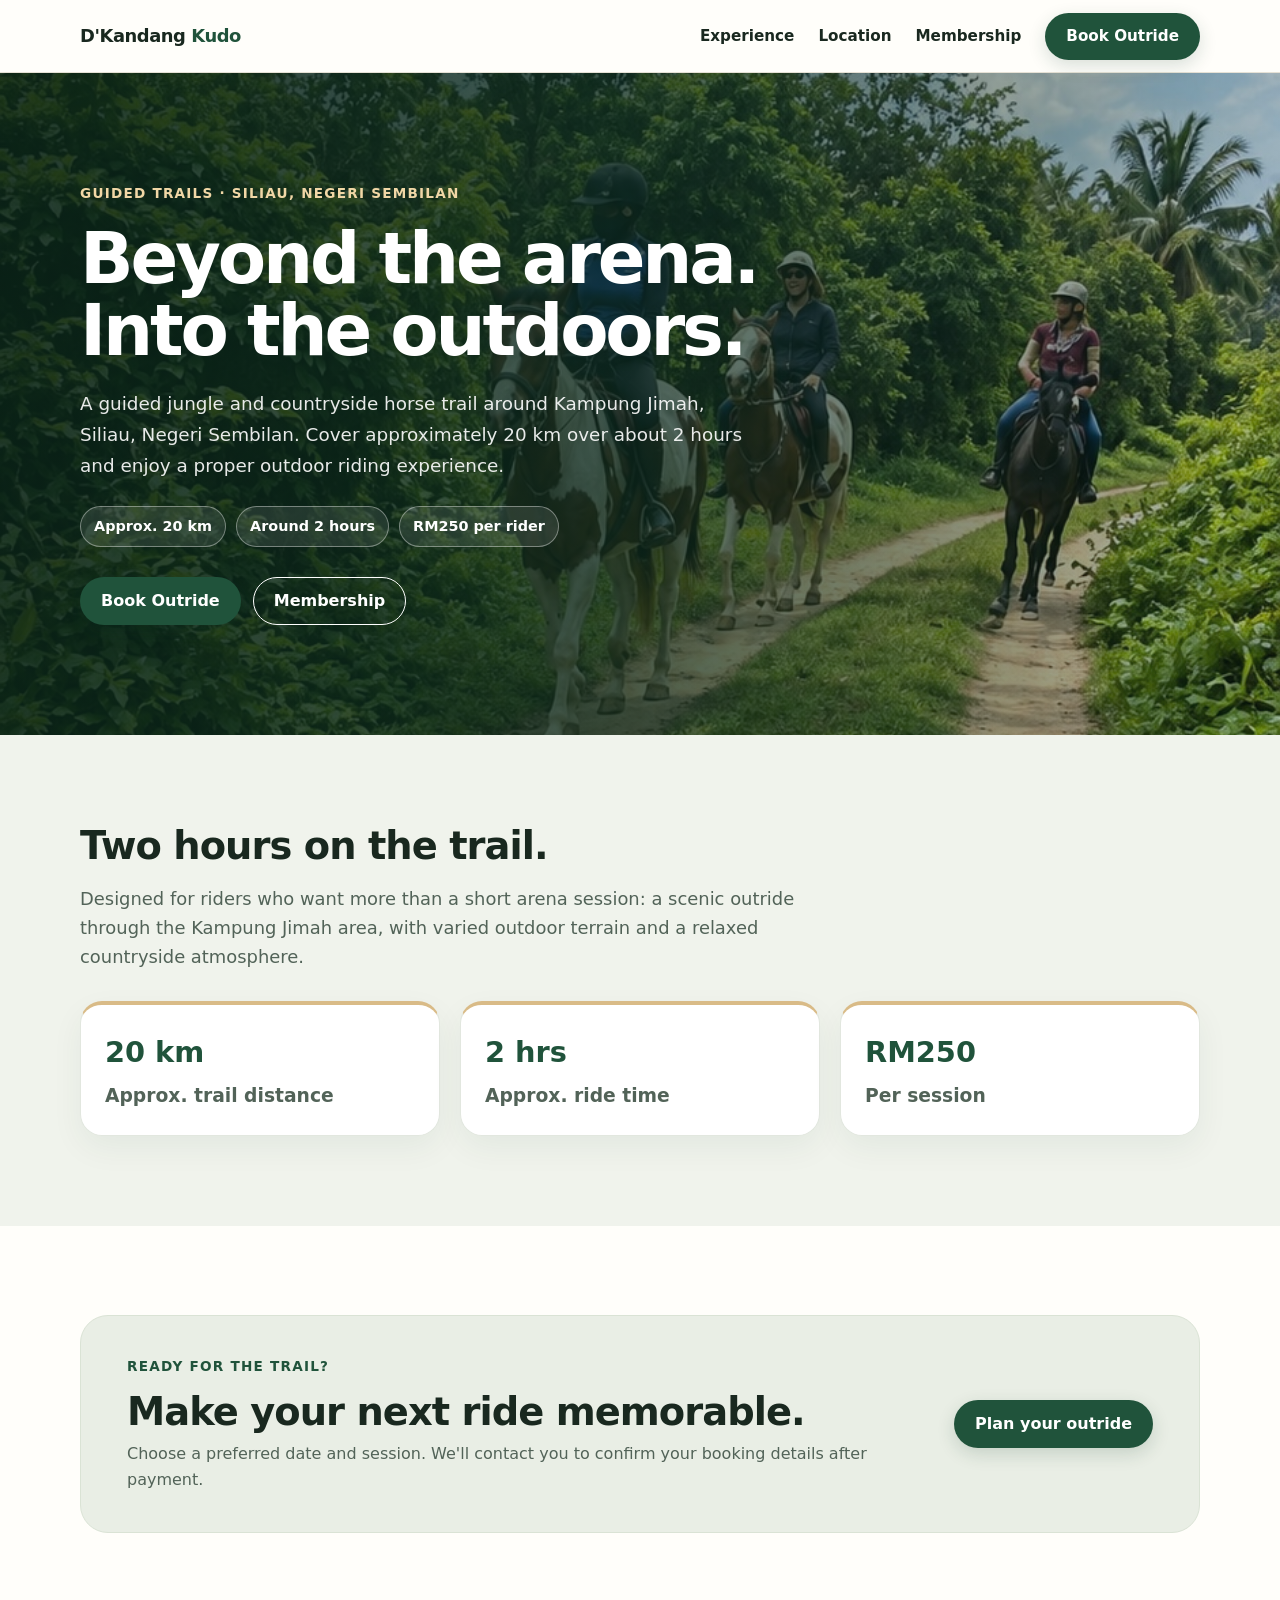
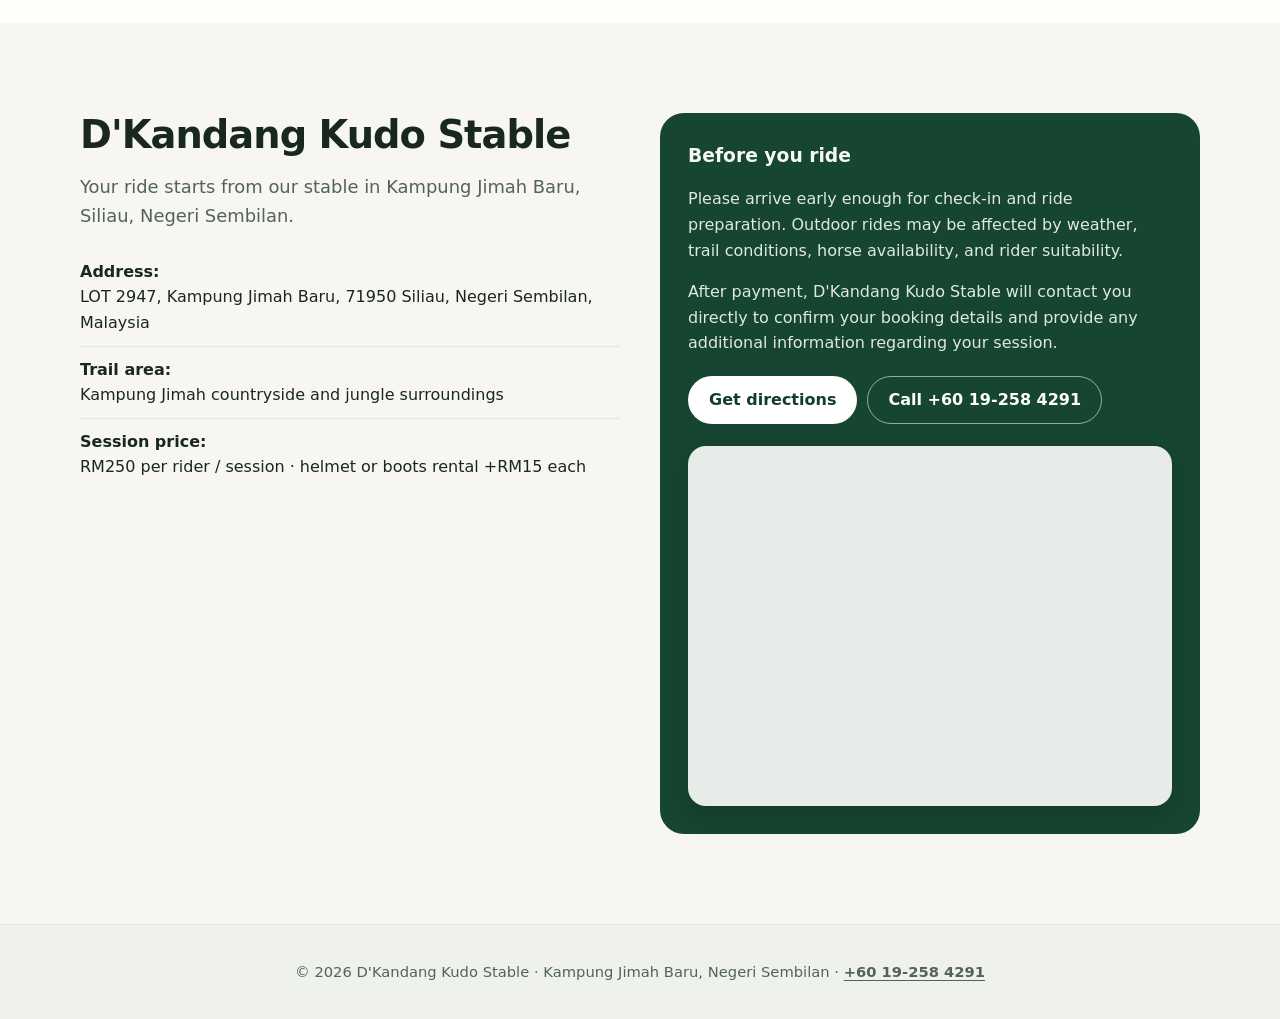
==== commit 927be365: "Add individual rider details and rental pricing to outride checkout" ====
--- a/index.html
+++ b/index.html
@@ -112,7 +112,7 @@
                 jungle surroundings
               </li>
               <li>
-                <strong>Session price:</strong><br />RM250 per rider / session
+                <strong>Session price:</strong><br />RM250 per rider / session · helmet or boots rental +RM15 each
               </li>
             </ul>
           </div>
--- a/styles.css
+++ b/styles.css
@@ -1381,3 +1381,29 @@
   .benefits .card p { font-size:.94rem; }
 }
 @media(prefers-reduced-motion:reduce) { html { scroll-behavior:auto; } .btn,.card,.session-option { transition:none; } }
+
+
+/* Group outride and subscription checkout */
+.riders-fieldset { border:0;padding:0;margin:0;min-width:0; }
+.riders-fieldset legend { font-size:1.1rem;font-weight:800;margin-bottom:8px; }
+.riders-container { display:grid;gap:18px;margin-top:18px; }
+.rider-card { padding:22px;border:1px solid var(--line);border-radius:18px;background:#f7f9f5; }
+.rider-card h3 { margin:0 0 16px;color:var(--forest); }
+.rider-grid { display:grid;grid-template-columns:1fr 1fr;gap:16px; }
+.rider-grid>div { min-width:0; }
+.rider-grid label { display:block; }
+.rider-grid input,.rider-grid select { width:100%; }
+.rental-options { display:grid;grid-template-columns:1fr 1fr;gap:12px;margin-top:18px; }
+.rental-options label { display:flex!important;align-items:center;gap:9px;padding:14px;border:1px solid #d5e2d3;border-radius:12px;background:#fff;font-weight:650!important;margin:0!important;cursor:pointer; }
+.rental-options input { width:18px;min-height:18px;height:18px;flex:0 0 18px;accent-color:var(--forest); }
+.rental-options label span { margin-left:auto;white-space:nowrap;color:var(--forest); }
+.membership-checkout-summary { display:flex;justify-content:space-between;align-items:center;gap:16px;padding:18px;background:#e8f0e7;border-radius:16px; }
+.membership-checkout-summary strong { color:var(--forest);font-size:1.55rem; }
+.membership-checkout-summary span { color:var(--muted);font-size:.9rem;max-width:260px; }
+#memberForm .check-row { display:flex;align-items:flex-start;gap:12px; }
+#memberForm .check-row input { flex:0 0 18px;width:18px;height:18px;min-height:18px;margin-top:3px; }
+@media(max-width:600px) {
+  .rider-card { padding:17px; }
+  .rider-grid,.rental-options { grid-template-columns:1fr;gap:12px; }
+  .membership-checkout-summary { flex-direction:column;align-items:flex-start; }
+}
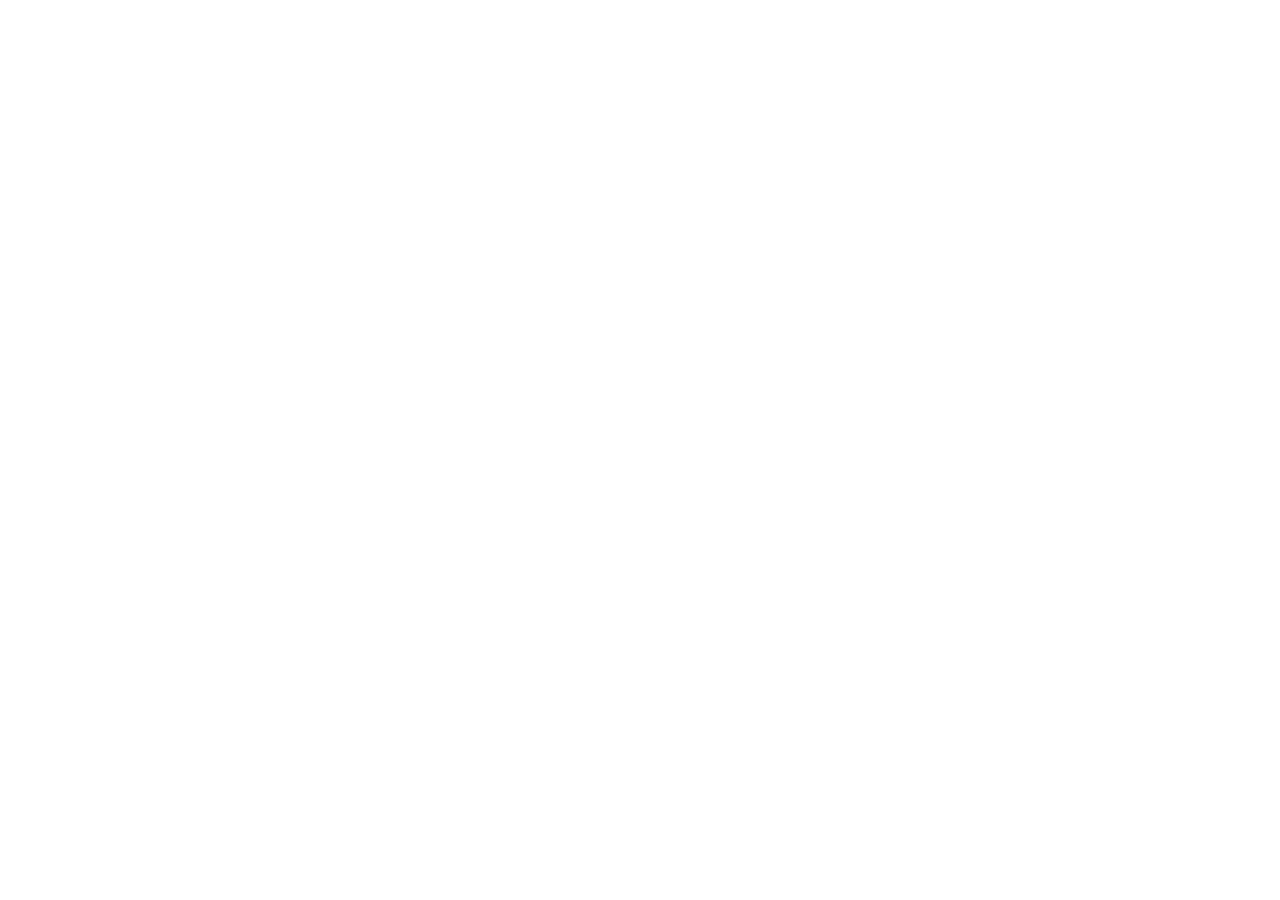
==== commit 8e242cc9: "Redirect dkandangkudo.com homepage to keboon.net" ====
--- a/index.html
+++ b/index.html
@@ -1,159 +1,16 @@
 <!doctype html>
 <html lang="en">
-  <head>
-    <meta charset="utf-8" />
-    <meta name="viewport" content="width=device-width, initial-scale=1" />
-    <title>Jungle Horse Outride | D'Kandang Kudo Stable</title>
-    <meta
-      name="description"
-      content="Approx. 20 km guided horse trail outride from D'Kandang Kudo Stable, Kampung Jimah Baru, Negeri Sembilan. Around 2 hours. RM250 per session."
-    />
-    <link rel="stylesheet" href="styles.css" />
-  </head>
-  <body>
-  <a class="skip-link" href="#main-content">Skip to main content</a>
-    <nav class="nav">
-      <div class="container nav-inner">
-        <a class="brand" href="index.html">D'Kandang <span>Kudo</span></a>
-
-        <button
-          class="nav-toggle"
-          type="button"
-          aria-label="Open navigation menu"
-          aria-expanded="false"
-          aria-controls="navLinks"
-        >
-          <span></span>
-          <span></span>
-          <span></span>
-        </button>
-
-        <div class="nav-links" id="navLinks">
-          <a href="#experience">Experience</a>
-          <a href="#location">Location</a>
-          <a href="membership.html">Membership</a>
-          <a class="btn btn-primary" href="booking.html">Book Outride</a>
-        </div>
-      </div>
-    </nav>
-
-    <header class="hero">
-      <div class="container hero-grid">
-        <div>
-          <p class="hero-kicker">Guided trails · Siliau, Negeri Sembilan</p>
-          <h1>Beyond the arena.<br>Into the outdoors.</h1>
-          <p class="lead">
-            A guided jungle and countryside horse trail around Kampung Jimah,
-            Siliau, Negeri Sembilan. Cover approximately 20 km over about 2
-            hours and enjoy a proper outdoor riding experience.
-          </p>
-          <div class="hero-facts" aria-label="Outride at a glance"><span>Approx. 20 km</span><span>Around 2 hours</span><span>RM250 per rider</span></div>
-          <div class="hero-actions">
-            <a class="btn btn-primary" href="booking.html">Book Outride</a>
-            <a class="btn btn-outline" href="membership.html">Membership</a>
-          </div>
-        </div>
-      </div>
-    </header>
-
-    <main id="main-content">
-      <section class="section alt" id="experience">
-        <div class="container">
-          <h2>Two hours on the trail.</h2>
-          <p class="lead">
-            Designed for riders who want more than a short arena session: a
-            scenic outride through the Kampung Jimah area, with varied outdoor
-            terrain and a relaxed countryside atmosphere.
-          </p>
-
-          <div class="grid-3">
-            <div class="card">
-              <div class="stat">20 km</div>
-              <h3>Approx. trail distance</h3>
-            </div>
-            <div class="card">
-              <div class="stat">2 hrs</div>
-              <h3>Approx. ride time</h3>
-            </div>
-            <div class="card">
-              <div class="stat">RM250</div>
-              <h3>Per session</h3>
-            </div>
-          </div>
-        </div>
-      </section>
-
-      <section class="section invitation" aria-labelledby="ready-heading">
-        <div class="container invitation-inner">
-          <div>
-            <p class="section-kicker">Ready for the trail?</p>
-            <h2 id="ready-heading">Make your next ride memorable.</h2>
-            <p>Choose a preferred date and session. We'll contact you to confirm your booking details after payment.</p>
-          </div>
-          <a class="btn btn-primary" href="booking.html">Plan your outride</a>
-        </div>
-      </section>
-
-      <section class="section" id="location">
-        <div class="container two-col">
-          <div>
-            <h2>D'Kandang Kudo Stable</h2>
-            <p class="lead">
-              Your ride starts from our stable in Kampung Jimah Baru, Siliau,
-              Negeri Sembilan.
-            </p>
-            <ul class="list">
-              <li>
-                <strong>Address:</strong><br />LOT 2947, Kampung Jimah Baru,
-                71950 Siliau, Negeri Sembilan, Malaysia
-              </li>
-              <li>
-                <strong>Trail area:</strong><br />Kampung Jimah countryside and
-                jungle surroundings
-              </li>
-              <li>
-                <strong>Session price:</strong><br />RM250 per rider / session · helmet or boots rental +RM15 each
-              </li>
-            </ul>
-          </div>
-          <div class="location map-card">
-            <h3>Before you ride</h3>
-            <p>
-              Please arrive early enough for check-in and ride preparation.
-              Outdoor rides may be affected by weather, trail conditions, horse
-              availability, and rider suitability.
-            </p>
-            <p>
-              After payment, D'Kandang Kudo Stable will contact you directly to
-              confirm your booking details and provide any additional
-              information regarding your session.
-            </p>
-
-            <div class="location-actions">
-              <a class="btn btn-light" href="https://www.google.com/maps/search/?api=1&amp;query=LOT%202947%2C%20Kampung%20Jimah%20Baru%2C%2071950%20Siliau%2C%20Negeri%20Sembilan%2C%20Malaysia" target="_blank" rel="noopener noreferrer">Get directions</a>
-              <a class="btn btn-ghost" href="tel:+60192584291">Call +60 19-258 4291</a>
-            </div>
-            <div class="stable-map">
-              <iframe
-                title="Map to D'Kandang Kudo Stable"
-                src="https://www.google.com/maps?q=D%20Kandang%20Kudo%20Equestrian%2C%20LOT%202947%2C%20Kampung%20Jimah%20Baru%2C%2071950%20Siliau%2C%20Negeri%20Sembilan%2C%20Malaysia&output=embed"
-                loading="lazy"
-                referrerpolicy="no-referrer-when-downgrade"
-                allowfullscreen
-              >
-              </iframe>
-            </div>
-          </div>
-        </div>
-      </section>
-    </main>
-
-    <footer>
-      <div class="container">
-        © <span id="year"></span> D'Kandang Kudo Stable · Kampung Jimah Baru,
-        Negeri Sembilan · <a href="tel:+60192584291">+60 19-258 4291</a>
-      </div>
-    </footer>
-    <script src="script.js"></script>
-  </body>
+<head>
+  <meta charset="utf-8">
+  <meta name="viewport" content="width=device-width, initial-scale=1">
+  <title>Redirecting to Keboon</title>
+  <meta http-equiv="refresh" content="0; url=https://keboon.net/">
+  <link rel="canonical" href="https://keboon.net/">
+  <script>
+    window.location.replace("https://keboon.net/");
+  </script>
+</head>
+<body>
+  <p>This website has moved to <a href="https://keboon.net/">keboon.net</a>.</p>
+</body>
 </html>
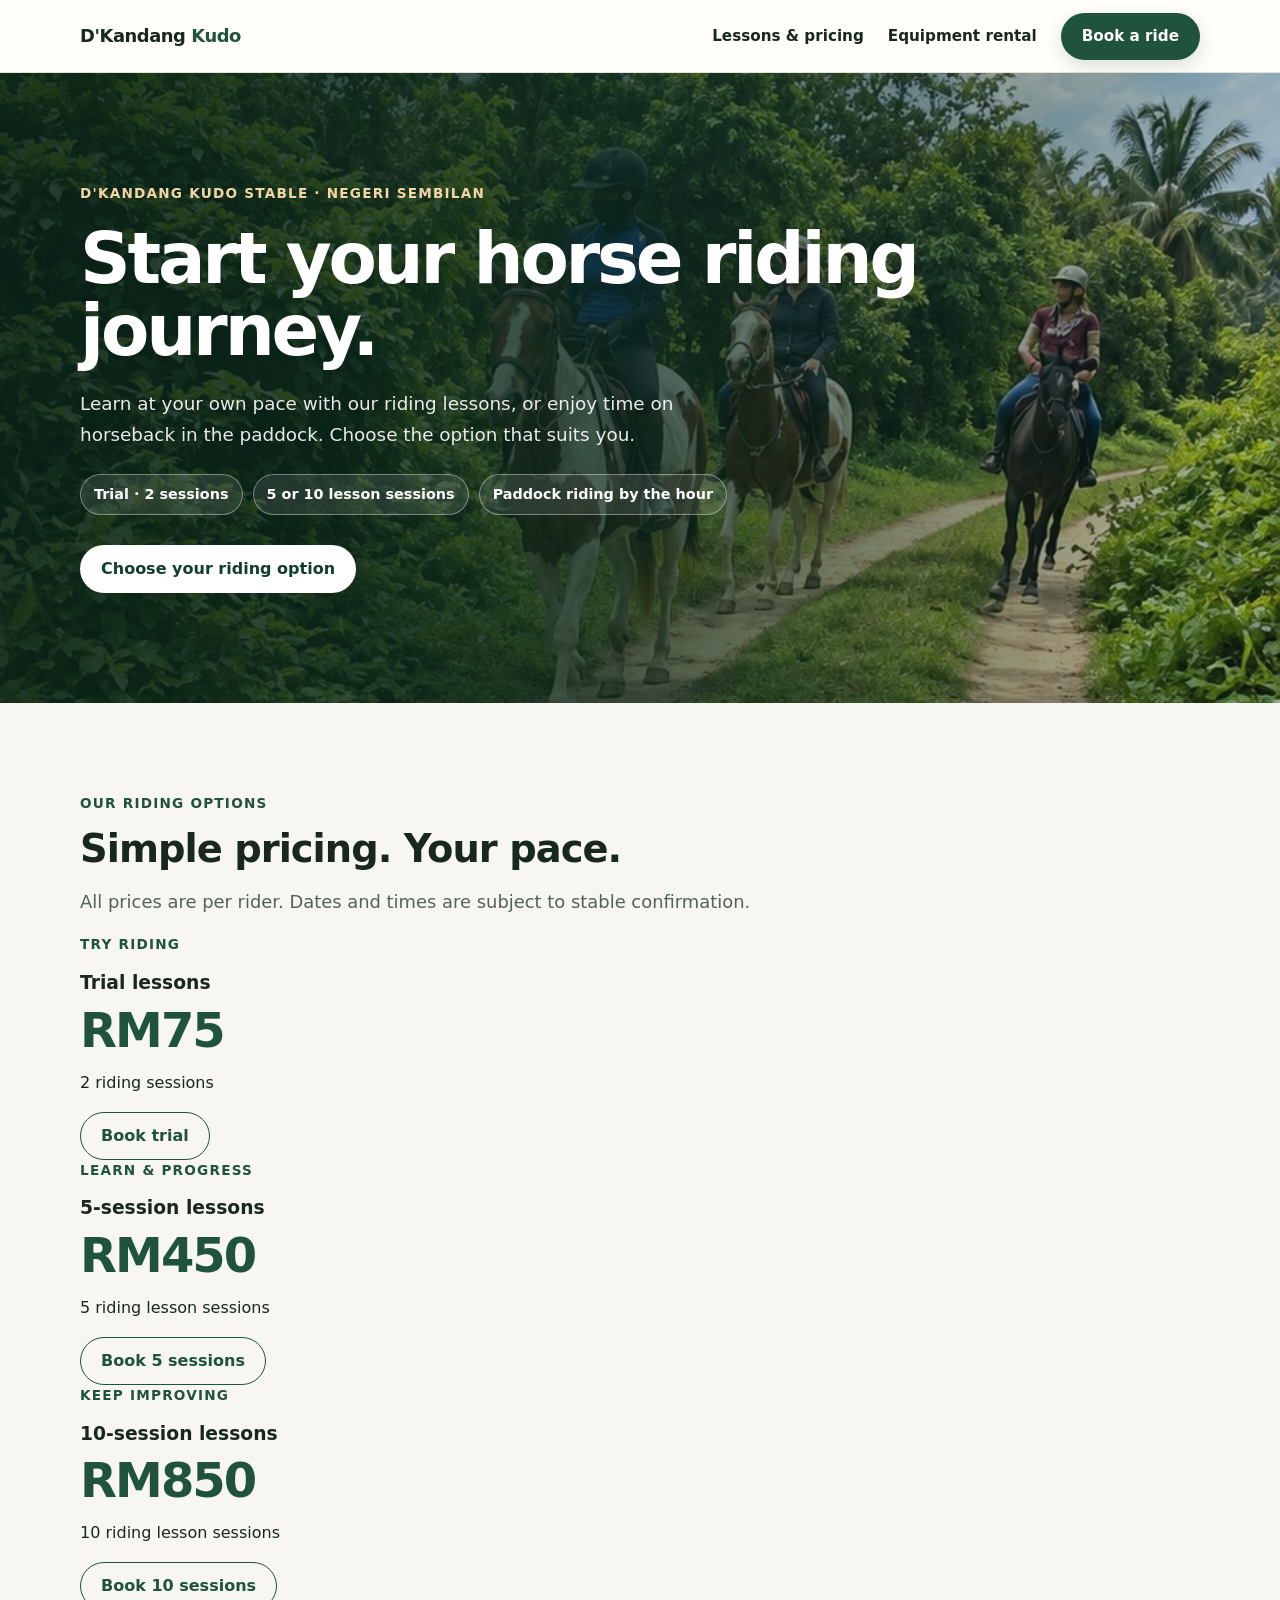
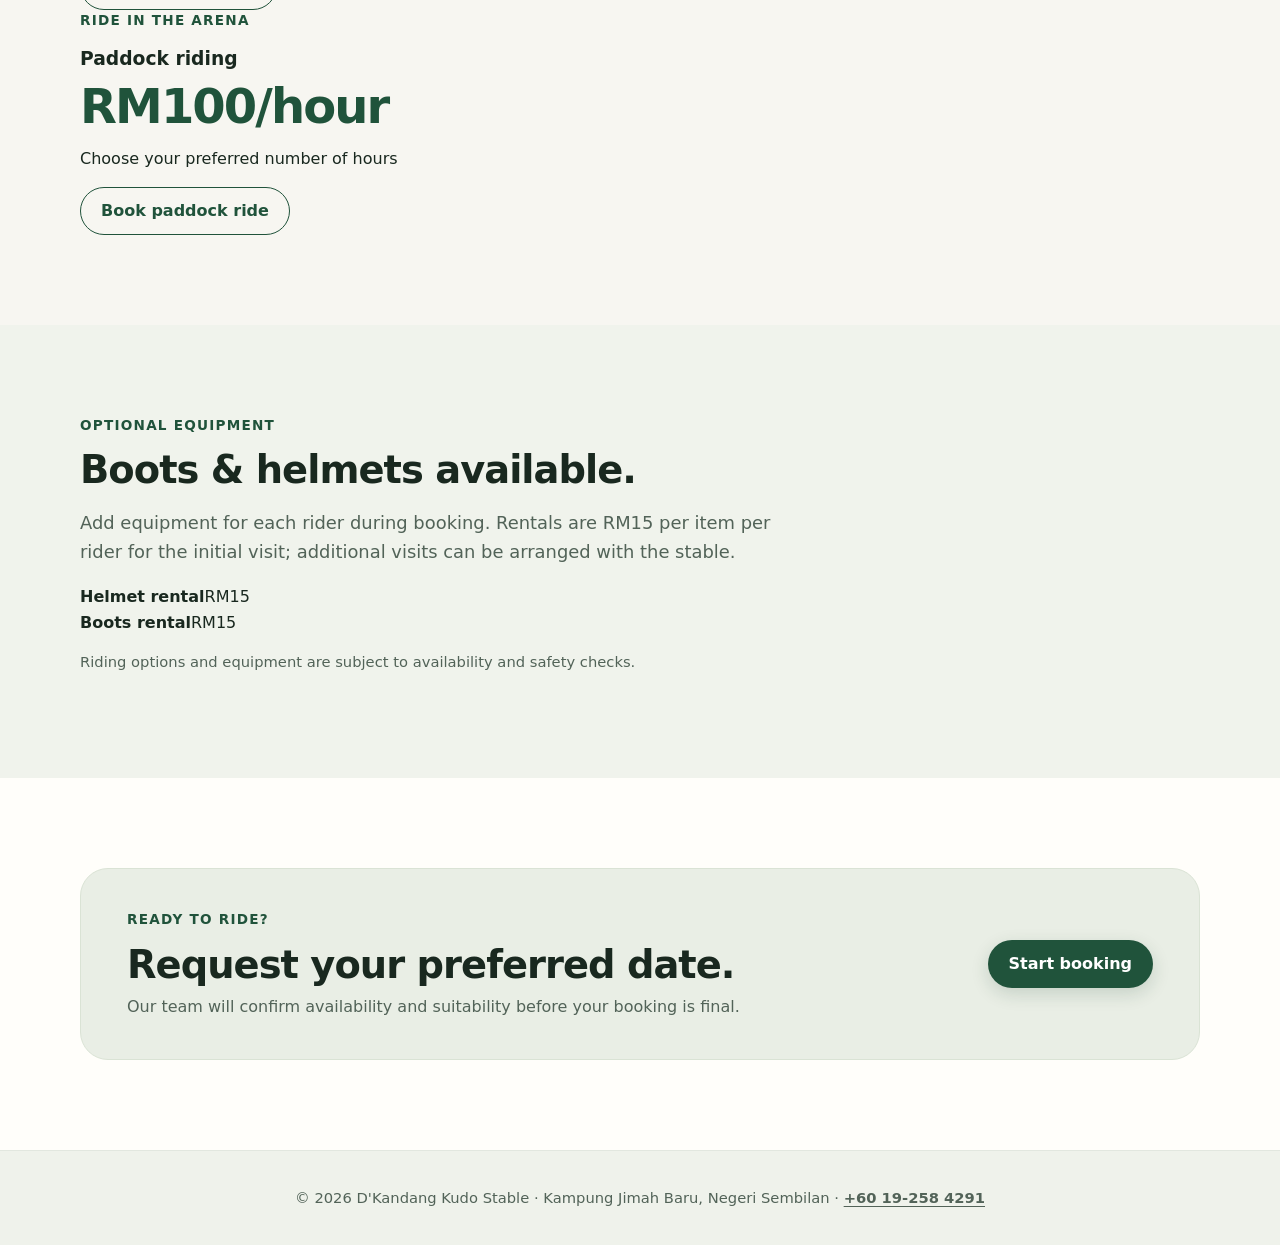
==== commit a766e323: "Replace outride redirect with lessons and paddock homepage" ====
--- a/index.html
+++ b/index.html
@@ -3,14 +3,89 @@
 <head>
   <meta charset="utf-8">
   <meta name="viewport" content="width=device-width, initial-scale=1">
-  <title>Redirecting to Keboon</title>
-  <meta http-equiv="refresh" content="0; url=https://keboon.net/">
-  <link rel="canonical" href="https://keboon.net/">
-  <script>
-    window.location.replace("https://keboon.net/");
-  </script>
+  <title>Horse Riding Lessons &amp; Paddock Rides | D'Kandang Kudo Stable</title>
+  <meta name="description" content="Horse riding lessons, trial lessons and paddock riding at D'Kandang Kudo Stable. Packages from RM75; paddock riding RM100 per hour.">
+  <link rel="stylesheet" href="styles.css">
 </head>
 <body>
-  <p>This website has moved to <a href="https://keboon.net/">keboon.net</a>.</p>
+  <a class="skip-link" href="#main-content">Skip to main content</a>
+  <nav class="nav">
+    <div class="container nav-inner">
+      <a class="brand" href="index.html">D'Kandang <span>Kudo</span></a>
+      <button class="nav-toggle" type="button" aria-label="Open navigation menu" aria-expanded="false" aria-controls="navLinks">
+        <span></span><span></span><span></span>
+      </button>
+      <div class="nav-links" id="navLinks">
+        <a href="#lessons">Lessons &amp; pricing</a>
+        <a href="#rentals">Equipment rental</a>
+        <a class="btn btn-primary" href="booking.html">Book a ride</a>
+      </div>
+    </div>
+  </nav>
+  <main id="main-content">
+    <section class="hero riding-hero">
+      <div class="container">
+        <p class="hero-kicker">D'Kandang Kudo Stable · Negeri Sembilan</p>
+        <h1>Start your horse riding journey.</h1>
+        <p class="lead">Learn at your own pace with our riding lessons, or enjoy time on horseback in the paddock. Choose the option that suits you.</p>
+        <div class="hero-facts"><span>Trial · 2 sessions</span><span>5 or 10 lesson sessions</span><span>Paddock riding by the hour</span></div>
+        <div class="hero-actions"><a class="btn btn-light" href="booking.html">Choose your riding option</a></div>
+      </div>
+    </section>
+    <section class="section" id="lessons">
+      <div class="container">
+        <p class="section-kicker">Our riding options</p>
+        <h2>Simple pricing. Your pace.</h2>
+        <p class="lead">All prices are per rider. Dates and times are subject to stable confirmation.</p>
+        <div class="riding-price-grid">
+          <article class="riding-price-card">
+            <p class="section-kicker">Try riding</p>
+            <h3>Trial lessons</h3>
+            <p class="price-large">RM75</p>
+            <p>2 riding sessions</p>
+            <a class="btn btn-outline" href="booking.html?service=lesson-trial">Book trial</a>
+          </article>
+          <article class="riding-price-card">
+            <p class="section-kicker">Learn &amp; progress</p>
+            <h3>5-session lessons</h3>
+            <p class="price-large">RM450</p>
+            <p>5 riding lesson sessions</p>
+            <a class="btn btn-outline" href="booking.html?service=lesson-5">Book 5 sessions</a>
+          </article>
+          <article class="riding-price-card">
+            <p class="section-kicker">Keep improving</p>
+            <h3>10-session lessons</h3>
+            <p class="price-large">RM850</p>
+            <p>10 riding lesson sessions</p>
+            <a class="btn btn-outline" href="booking.html?service=lesson-10">Book 10 sessions</a>
+          </article>
+          <article class="riding-price-card">
+            <p class="section-kicker">Ride in the arena</p>
+            <h3>Paddock riding</h3>
+            <p class="price-large">RM100<span class="price-suffix">/hour</span></p>
+            <p>Choose your preferred number of hours</p>
+            <a class="btn btn-outline" href="booking.html?service=paddock-hour">Book paddock ride</a>
+          </article>
+        </div>
+      </div>
+    </section>
+    <section class="section alt" id="rentals">
+      <div class="container">
+        <p class="section-kicker">Optional equipment</p>
+        <h2>Boots &amp; helmets available.</h2>
+        <p class="lead">Add equipment for each rider during booking. Rentals are RM15 per item per rider for the initial visit; additional visits can be arranged with the stable.</p>
+        <div class="equipment-prices"><div><strong>Helmet rental</strong><span>RM15</span></div><div><strong>Boots rental</strong><span>RM15</span></div></div>
+        <p class="note">Riding options and equipment are subject to availability and safety checks.</p>
+      </div>
+    </section>
+    <section class="section invitation">
+      <div class="container invitation-inner">
+        <div><p class="section-kicker">Ready to ride?</p><h2>Request your preferred date.</h2><p>Our team will confirm availability and suitability before your booking is final.</p></div>
+        <a class="btn btn-primary" href="booking.html">Start booking</a>
+      </div>
+    </section>
+  </main>
+  <footer><div class="container">© <span id="year"></span> D'Kandang Kudo Stable · Kampung Jimah Baru, Negeri Sembilan · <a href="tel:+60192584291">+60 19-258 4291</a></div></footer>
+  <script src="script.js"></script>
 </body>
 </html>
--- a/styles.css
+++ b/styles.css
@@ -0,0 +1,1409 @@
+:root {
+  --bg: #f7f4ee;
+  --paper: #fffdf8;
+  --ink: #1f2a22;
+  --muted: #667268;
+  --forest: #244b36;
+  --forest-2: #173728;
+  --sand: #d9c6a3;
+  --line: #e4ded2;
+  --white: #ffffff;
+  --shadow: 0 16px 40px rgba(31, 42, 34, 0.1);
+}
+* {
+  box-sizing: border-box;
+}
+html {
+  scroll-behavior: smooth;
+}
+body {
+  margin: 0;
+  font-family:
+    Inter,
+    ui-sans-serif,
+    system-ui,
+    -apple-system,
+    BlinkMacSystemFont,
+    "Segoe UI",
+    sans-serif;
+  color: var(--ink);
+  background: var(--bg);
+  line-height: 1.6;
+}
+a {
+  color: inherit;
+  text-decoration: none;
+}
+img {
+  max-width: 100%;
+  display: block;
+}
+.container {
+  width: min(1120px, 92%);
+  margin: 0 auto;
+}
+.nav {
+  position: sticky;
+  top: 0;
+  z-index: 20;
+  background: rgba(247, 244, 238, 0.92);
+  backdrop-filter: blur(12px);
+  border-bottom: 1px solid rgba(228, 222, 210, 0.9);
+}
+.nav-inner {
+  min-height: 72px;
+  display: flex;
+  align-items: center;
+  justify-content: space-between;
+  gap: 24px;
+}
+.brand {
+  font-weight: 800;
+  letter-spacing: 0.02em;
+}
+.brand span {
+  color: var(--forest);
+}
+.nav-links {
+  display: flex;
+  gap: 20px;
+  align-items: center;
+  font-size: 0.95rem;
+}
+.nav-links a:hover {
+  color: var(--forest);
+}
+.btn {
+  display: inline-flex;
+  align-items: center;
+  justify-content: center;
+  gap: 8px;
+  border-radius: 999px;
+  padding: 13px 20px;
+  font-weight: 700;
+  border: 1px solid transparent;
+  transition: 0.2s ease;
+  cursor: pointer;
+}
+.btn-primary {
+  background: var(--forest);
+  color: var(--white);
+}
+.btn-primary:hover {
+  background: var(--forest-2);
+  transform: translateY(-1px);
+}
+.btn-outline {
+  border-color: var(--forest);
+  color: var(--forest);
+  background: transparent;
+}
+.btn-outline:hover {
+  background: #eef3ef;
+}
+.hero {
+  position: relative;
+  padding: 110px 0 90px;
+  background:
+    linear-gradient(rgba(23, 55, 40, 0.55), rgba(23, 55, 40, 0.68)),
+    url("img/outride-hero.jpg") center center / cover no-repeat;
+  color: #fff;
+}
+
+.hero h1 {
+  color: #fff;
+}
+
+.hero .lead {
+  color: rgba(255, 255, 255, 0.9);
+  max-width: 680px;
+}
+
+.hero .btn-outline {
+  border-color: #fff;
+  color: #fff;
+}
+
+.hero .btn-outline:hover {
+  background: rgba(255, 255, 255, 0.12);
+}
+.hero-grid {
+  display: grid;
+  grid-template-columns: 1.1fr 0.9fr;
+  gap: 48px;
+  align-items: center;
+}
+.eyebrow {
+  display: inline-block;
+  padding: 7px 11px;
+  border-radius: 999px;
+  background: #e8efe9;
+  color: var(--forest);
+  font-weight: 800;
+  font-size: 0.8rem;
+  letter-spacing: 0.08em;
+  text-transform: uppercase;
+}
+h1 {
+  font-size: clamp(2.4rem, 5vw, 4.7rem);
+  line-height: 1.02;
+  margin: 18px 0 20px;
+  letter-spacing: -0.04em;
+}
+h2 {
+  font-size: clamp(1.8rem, 3vw, 2.8rem);
+  line-height: 1.12;
+  margin: 0 0 16px;
+  letter-spacing: -0.025em;
+}
+h3 {
+  margin: 0 0 8px;
+}
+.lead {
+  font-size: 1.12rem;
+  color: var(--muted);
+  max-width: 720px;
+}
+.hero-actions {
+  display: flex;
+  flex-wrap: wrap;
+  gap: 12px;
+  margin-top: 28px;
+}
+.hero-card {
+  min-height: 430px;
+  border-radius: 28px;
+  padding: 28px;
+  color: #f9fbf9;
+  box-shadow: var(--shadow);
+  background:
+    linear-gradient(rgba(23, 55, 40, 0.25), rgba(23, 55, 40, 0.8)),
+    url("https://images.unsplash.com/photo-1553284965-83fd3e82fa5a?auto=format&fit=crop&w=1200&q=80")
+      center/cover;
+  display: flex;
+  align-items: flex-end;
+}
+.hero-card .overlay {
+  width: 100%;
+}
+.hero-card .price {
+  font-size: 2.1rem;
+  font-weight: 800;
+}
+.hero-card .meta {
+  display: flex;
+  flex-wrap: wrap;
+  gap: 10px;
+  margin-top: 12px;
+}
+.pill {
+  padding: 8px 11px;
+  border-radius: 999px;
+  background: rgba(255, 255, 255, 0.14);
+  border: 1px solid rgba(255, 255, 255, 0.22);
+  font-size: 0.9rem;
+}
+.section {
+  padding: 76px 0;
+}
+.section.alt {
+  background: var(--paper);
+}
+.grid-3 {
+  display: grid;
+  grid-template-columns: repeat(3, 1fr);
+  gap: 20px;
+  margin-top: 30px;
+}
+.card {
+  background: var(--paper);
+  border: 1px solid var(--line);
+  border-radius: 22px;
+  padding: 24px;
+  box-shadow: 0 8px 24px rgba(31, 42, 34, 0.05);
+}
+.card p {
+  margin: 0;
+  color: var(--muted);
+}
+.stat {
+  font-size: 1.8rem;
+  font-weight: 800;
+  color: var(--forest);
+}
+.two-col {
+  display: grid;
+  grid-template-columns: 1fr 1fr;
+  gap: 28px;
+  align-items: start;
+}
+.list {
+  padding: 0;
+  margin: 18px 0 0;
+  list-style: none;
+}
+.list li {
+  padding: 10px 0;
+  border-bottom: 1px solid var(--line);
+}
+.list li:last-child {
+  border-bottom: 0;
+}
+.location {
+  background: var(--forest);
+  color: #f5f8f5;
+  border-radius: 24px;
+  padding: 28px;
+}
+.location p {
+  color: #dfe8e2;
+}
+.note {
+  font-size: 0.92rem;
+  color: var(--muted);
+}
+.banner {
+  border-radius: 26px;
+  padding: 36px;
+  background: var(--forest);
+  color: white;
+  display: flex;
+  justify-content: space-between;
+  gap: 24px;
+  align-items: center;
+}
+.banner p {
+  margin: 6px 0 0;
+  color: #dfe8e2;
+}
+.membership-hero {
+  padding: 78px 0 50px;
+  background: linear-gradient(135deg, #173728, #2d5a41);
+  color: #fff;
+}
+.membership-hero .lead {
+  color: #dfe8e2;
+}
+.pricing {
+  display: grid;
+  grid-template-columns: 0.8fr 1.2fr;
+  gap: 24px;
+  align-items: stretch;
+  margin-top: 32px;
+}
+.price-card {
+  background: #fff;
+  color: var(--ink);
+  border-radius: 26px;
+  padding: 30px;
+  box-shadow: var(--shadow);
+}
+.price-large {
+  font-size: 3rem;
+  font-weight: 900;
+  letter-spacing: -0.04em;
+  color: var(--forest);
+}
+.tiers {
+  display: grid;
+  grid-template-columns: repeat(3, 1fr);
+  gap: 14px;
+  margin-top: 18px;
+}
+.tier {
+  border: 1px solid var(--line);
+  border-radius: 18px;
+  padding: 18px;
+  background: #fff;
+}
+.tier strong {
+  font-size: 1.4rem;
+  color: var(--forest);
+}
+.benefits {
+  display: grid;
+  grid-template-columns: repeat(2, 1fr);
+  gap: 16px;
+  margin-top: 28px;
+}
+footer {
+  padding: 34px 0;
+  border-top: 1px solid var(--line);
+  color: var(--muted);
+  font-size: 0.92rem;
+}
+.nav-toggle {
+  display: none;
+  width: 44px;
+  height: 44px;
+  padding: 8px;
+  border: 0;
+  background: transparent;
+  color: var(--ink);
+  cursor: pointer;
+  flex-direction: column;
+  align-items: center;
+  justify-content: center;
+  gap: 5px;
+}
+
+.nav-toggle span {
+  display: block;
+  width: 24px;
+  height: 2px;
+  background: currentColor;
+  border-radius: 2px;
+  transition:
+    transform 0.25s ease,
+    opacity 0.25s ease;
+}
+.form {
+  display: grid;
+  gap: 14px;
+  margin-top: 22px;
+}
+label {
+  font-weight: 700;
+  font-size: 0.92rem;
+}
+input,
+select,
+textarea {
+  width: 100%;
+  padding: 13px 14px;
+  border-radius: 12px;
+  border: 1px solid #d7d1c6;
+  background: #fff;
+  font: inherit;
+  color: var(--ink);
+}
+textarea {
+  min-height: 110px;
+  resize: vertical;
+}
+.small {
+  font-size: 0.86rem;
+  color: var(--muted);
+}
+@media (max-width: 820px) {
+  /* Keep desktop-style layouts on mobile; shrink them instead of stacking. */
+  .container {
+    width: min(96%, 1120px);
+  }
+  .hero-grid {
+    grid-template-columns: 1.1fr 0.9fr;
+    gap: 16px;
+  }
+  .two-col {
+    grid-template-columns: 1fr 1fr;
+    gap: 14px;
+  }
+  .pricing {
+    grid-template-columns: 0.8fr 1.2fr;
+    gap: 12px;
+  }
+  .grid-3 {
+    grid-template-columns: repeat(3, minmax(0, 1fr));
+    gap: 10px;
+  }
+  .tiers {
+    grid-template-columns: repeat(3, minmax(0, 1fr));
+    gap: 8px;
+  }
+  .benefits {
+    grid-template-columns: repeat(2, minmax(0, 1fr));
+    gap: 10px;
+  }
+
+  .hero {
+    padding: 42px 0 34px;
+  }
+  .hero-card {
+    min-height: 230px;
+    padding: 16px;
+    border-radius: 18px;
+  }
+  .hero-card .price {
+    font-size: 1.35rem;
+  }
+  .hero-card .meta {
+    gap: 5px;
+  }
+  .pill {
+    padding: 5px 7px;
+    font-size: 0.68rem;
+  }
+
+  h1 {
+    font-size: clamp(1.75rem, 8vw, 2.6rem);
+  }
+  h2 {
+    font-size: clamp(1.35rem, 5vw, 2rem);
+  }
+  h3 {
+    font-size: 0.95rem;
+  }
+  .lead {
+    font-size: 0.86rem;
+  }
+  .eyebrow {
+    font-size: 0.62rem;
+    padding: 5px 8px;
+  }
+  .section {
+    padding: 42px 0;
+  }
+  .card,
+  .location,
+  .price-card {
+    padding: 14px;
+    border-radius: 16px;
+  }
+  .card p,
+  .location p,
+  .price-card p,
+  .list,
+  .note {
+    font-size: 0.76rem;
+  }
+  .stat {
+    font-size: 1.3rem;
+  }
+  .banner {
+    align-items: center;
+    flex-direction: row;
+    padding: 18px;
+    gap: 12px;
+  }
+  .banner p {
+    font-size: 0.75rem;
+  }
+  .btn {
+    padding: 9px 12px;
+    font-size: 0.74rem;
+  }
+  .nav-inner {
+    min-height: 58px;
+    gap: 10px;
+    position: relative;
+  }
+
+  .brand {
+    font-size: 0.86rem;
+    position: relative;
+    z-index: 2;
+  }
+
+  .nav-toggle {
+    display: flex;
+    position: relative;
+    z-index: 2;
+  }
+
+  .nav-links {
+    display: none;
+    position: absolute;
+    top: 100%;
+    left: 0;
+    right: 0;
+    flex-direction: column;
+    align-items: stretch;
+    gap: 0;
+    padding: 14px;
+    background: var(--bg);
+    border: 1px solid var(--line);
+    border-top: 0;
+    border-radius: 0 0 16px 16px;
+    box-shadow: 0 14px 30px rgba(31, 42, 34, 0.12);
+    font-size: 0.9rem;
+  }
+
+  .nav-links.active {
+    display: flex;
+  }
+
+  .nav-links a:not(.btn) {
+    display: block;
+    width: 100%;
+    padding: 12px 8px;
+  }
+
+  .nav-links .btn {
+    width: 100%;
+    margin-top: 8px;
+    text-align: center;
+    justify-content: center;
+  }
+
+  .nav-toggle.active span:nth-child(1) {
+    transform: translateY(7px) rotate(45deg);
+  }
+
+  .nav-toggle.active span:nth-child(2) {
+    opacity: 0;
+  }
+
+  .nav-toggle.active span:nth-child(3) {
+    transform: translateY(-7px) rotate(-45deg);
+  }
+
+  /* Allow grid children to shrink instead of forcing overflow. */
+  .hero-grid > *,
+  .two-col > *,
+  .pricing > *,
+  .grid-3 > *,
+  .tiers > *,
+  .benefits > * {
+    min-width: 0;
+  }
+}
+
+@media (max-width: 560px) {
+  .container {
+    width: 96%;
+  }
+
+  .hero-grid {
+    gap: 10px;
+  }
+  .two-col {
+    gap: 9px;
+  }
+  .pricing {
+    gap: 8px;
+  }
+  .grid-3 {
+    gap: 6px;
+  }
+  .benefits {
+    gap: 7px;
+  }
+  .section {
+    padding: 34px 0;
+  }
+  .card,
+  .location,
+  .price-card {
+    padding: 10px;
+  }
+  .banner {
+    padding: 12px;
+  }
+  .hero-card {
+    min-height: 190px;
+    padding: 12px;
+  }
+  .hero-actions {
+    gap: 6px;
+    margin-top: 16px;
+  }
+  .btn {
+    padding: 8px 10px;
+    font-size: 0.68rem;
+  }
+  .list li {
+    padding: 6px 0;
+  }
+}
+
+/* Public booking page */
+.booking-hero {
+  padding: 72px 0 44px;
+  background:
+    radial-gradient(
+      circle at 86% 12%,
+      rgba(217, 198, 163, 0.4),
+      transparent 28%
+    ),
+    linear-gradient(180deg, #f9f6f0 0%, #f7f4ee 100%);
+}
+
+#booking {
+  padding: 70px 0;
+}
+
+.booking-layout {
+  display: block;
+  width: 100%;
+  max-width: 820px;
+  margin: 0 auto;
+}
+
+.booking-layout > div {
+  width: 100%;
+}
+
+.booking-layout h2 {
+  margin-bottom: 12px;
+}
+
+.booking-layout .lead {
+  max-width: 760px;
+  margin-bottom: 28px;
+}
+
+.booking-form {
+  width: 100%;
+  background: var(--paper);
+  border: 1px solid var(--line);
+  border-radius: 24px;
+  padding: 30px;
+  box-shadow: 0 10px 30px rgba(31, 42, 34, 0.06);
+}
+
+.form-grid {
+  display: grid;
+  grid-template-columns: 1fr 1fr;
+  gap: 16px;
+}
+
+.session-fieldset {
+  margin: 0;
+  padding: 0;
+  border: 0;
+}
+
+.session-fieldset legend {
+  font-weight: 800;
+  margin-bottom: 10px;
+}
+
+.session-options {
+  display: grid;
+  grid-template-columns: 1fr 1fr;
+  gap: 14px;
+}
+
+.session-option {
+  display: flex;
+  gap: 12px;
+  align-items: flex-start;
+  padding: 18px;
+  border: 1px solid var(--line);
+  border-radius: 18px;
+  background: #fff;
+  cursor: pointer;
+  transition: 0.2s ease;
+}
+
+.session-option:hover {
+  border-color: #9fb4a5;
+  transform: translateY(-1px);
+}
+
+.session-option:has(input:checked) {
+  border-color: var(--forest);
+  box-shadow: 0 0 0 2px rgba(36, 75, 54, 0.08);
+  background: #f3f7f4;
+}
+
+.session-option input {
+  width: auto;
+  margin-top: 5px;
+  accent-color: var(--forest);
+}
+
+.session-copy {
+  display: grid;
+  gap: 3px;
+}
+
+.session-copy span {
+  font-weight: 700;
+}
+
+.session-copy small {
+  color: var(--muted);
+}
+
+.check-row {
+  display: flex !important;
+  gap: 10px;
+  align-items: flex-start;
+  font-weight: 500 !important;
+  padding: 15px;
+  margin: 0 !important;
+  border-radius: 14px;
+  background: #f3f0e8;
+}
+
+.check-row input {
+  width: auto;
+  flex: 0 0 auto;
+  margin-top: 5px;
+  accent-color: var(--forest);
+}
+
+.booking-summary {
+  display: flex;
+  justify-content: space-between;
+  gap: 20px;
+  align-items: center;
+  padding: 18px 20px;
+  border-radius: 18px;
+  background: #eef3ef;
+  border: 1px solid #d9e4dc;
+}
+
+.booking-summary strong {
+  display: block;
+  margin-top: 2px;
+  color: var(--forest);
+  font-size: 1.35rem;
+}
+
+.booking-summary .small {
+  display: block;
+}
+
+.booking-submit {
+  width: 100%;
+  min-height: 52px;
+  margin-top: 2px;
+}
+
+@media (max-width: 820px) {
+  #booking {
+    padding: 45px 0;
+  }
+
+  .booking-layout {
+    max-width: 720px;
+  }
+
+  .booking-form {
+    padding: 22px;
+  }
+
+  .form-grid,
+  .session-options {
+    grid-template-columns: 1fr 1fr;
+    gap: 10px;
+  }
+
+  .session-option {
+    padding: 12px;
+    border-radius: 14px;
+  }
+
+  .check-row {
+    padding: 11px;
+  }
+
+  .booking-summary {
+    padding: 14px;
+  }
+}
+
+@media (max-width: 560px) {
+  #booking {
+    padding: 32px 0;
+  }
+
+  .booking-layout {
+    width: 100%;
+  }
+
+  .booking-form {
+    padding: 16px;
+    border-radius: 18px;
+  }
+
+  .form {
+    gap: 14px;
+  }
+
+  .form-grid {
+    grid-template-columns: 1fr 1fr;
+    gap: 9px;
+  }
+
+  .session-options {
+    grid-template-columns: 1fr 1fr;
+    gap: 9px;
+  }
+
+  .session-option {
+    padding: 10px;
+    gap: 7px;
+    border-radius: 13px;
+  }
+
+  .session-copy {
+    font-size: 0.76rem;
+  }
+
+  .session-copy small {
+    font-size: 0.68rem;
+  }
+
+  .form input,
+  .form select,
+  .form textarea {
+    padding: 10px;
+    font-size: 0.82rem;
+  }
+
+  .form label {
+    font-size: 0.8rem;
+  }
+
+  .check-row {
+    padding: 11px;
+    font-size: 0.76rem;
+  }
+
+  .booking-summary {
+    padding: 13px;
+  }
+
+  .booking-summary strong {
+    font-size: 1.1rem;
+  }
+
+  .booking-submit {
+    min-height: 46px;
+  }
+}
+
+/* Invisible anti-spam honeypot ("flowerpot"). */
+.flowerpot-wrap {
+  position: absolute !important;
+  left: -10000px !important;
+  top: auto !important;
+  width: 1px !important;
+  height: 1px !important;
+  overflow: hidden !important;
+  opacity: 0 !important;
+  pointer-events: none !important;
+}
+
+/* Embedded stable map */
+.map-card {
+  padding: 28px;
+}
+.stable-map {
+  margin-top: 22px;
+  border-radius: 18px;
+  overflow: hidden;
+  background: #e8ece8;
+  min-height: 330px;
+  box-shadow: 0 10px 28px rgba(0, 0, 0, 0.14);
+}
+.stable-map iframe {
+  display: block;
+  width: 100%;
+  height: 360px;
+  border: 0;
+}
+.map-actions {
+  display: flex;
+  justify-content: space-between;
+  align-items: flex-end;
+  gap: 18px;
+  margin-top: 18px;
+}
+.map-address {
+  color: #dfe8e2;
+  font-size: 0.92rem;
+  line-height: 1.55;
+}
+.map-address strong {
+  color: #fff;
+}
+.map-button {
+  flex: 0 0 auto;
+  background: #fff;
+  color: var(--forest-2);
+}
+.map-button:hover {
+  background: #f1f5f2;
+}
+@media (max-width: 820px) {
+  .map-card {
+    padding: 14px;
+  }
+  .stable-map {
+    min-height: 210px;
+    margin-top: 12px;
+    border-radius: 12px;
+  }
+  .stable-map iframe {
+    height: 220px;
+  }
+  .map-actions {
+    align-items: flex-end;
+    flex-direction: row;
+    gap: 8px;
+    margin-top: 10px;
+  }
+  .map-address {
+    font-size: 0.7rem;
+  }
+  .map-button {
+    font-size: 0.68rem;
+  }
+}
+
+@media (max-width: 560px) {
+  .map-card {
+    padding: 10px;
+  }
+  .stable-map {
+    min-height: 170px;
+  }
+  .stable-map iframe {
+    height: 180px;
+  }
+  .map-address {
+    font-size: 0.62rem;
+  }
+}
+
+/* =========================================
+   MEMBERSHIP PAGE
+   ========================================= */
+
+.membership-hero {
+  padding: 78px 0 60px;
+  background:
+    radial-gradient(
+      circle at 85% 15%,
+      rgba(217, 198, 163, 0.18),
+      transparent 30%
+    ),
+    linear-gradient(135deg, #173728, #2d5a41);
+  color: #fff;
+}
+
+.membership-hero h1 {
+  max-width: 760px;
+  margin-bottom: 16px;
+}
+
+.membership-hero .lead {
+  max-width: 720px;
+  color: #dfe8e2;
+}
+
+.membership-hero .pricing {
+  display: block;
+  width: 100%;
+  max-width: 430px;
+  margin-top: 32px;
+}
+
+.membership-hero .price-card {
+  width: 100%;
+  background: #fff;
+  color: var(--ink);
+  border-radius: 26px;
+  padding: 30px;
+  box-shadow: var(--shadow);
+}
+
+.price-large {
+  margin: 5px 0 0;
+  color: var(--forest);
+  font-size: 3rem;
+  font-weight: 900;
+  line-height: 1;
+  letter-spacing: -0.04em;
+}
+
+.membership-hero .price-card .note {
+  margin-top: 14px;
+}
+
+#benefits {
+  background: var(--paper);
+}
+
+#benefits h2 {
+  max-width: 700px;
+}
+
+.benefits {
+  display: grid;
+  grid-template-columns: repeat(2, minmax(0, 1fr));
+  gap: 18px;
+  margin-top: 28px;
+}
+
+.benefits .card {
+  height: 100%;
+  padding: 26px;
+  border: 1px solid var(--line);
+  border-radius: 22px;
+  background: #fff;
+  box-shadow: 0 8px 24px rgba(31, 42, 34, 0.05);
+  transition: 0.2s ease;
+}
+
+.benefits .card:hover {
+  border-color: #c8d5cb;
+  transform: translateY(-2px);
+  box-shadow: 0 12px 30px rgba(31, 42, 34, 0.08);
+}
+
+.benefits .card h3 {
+  margin-bottom: 8px;
+  color: var(--forest);
+}
+
+.benefits .card p {
+  margin: 0;
+  color: var(--muted);
+}
+
+#register {
+  padding: 76px 0;
+}
+
+#register .two-col {
+  display: block;
+  width: 100%;
+  max-width: 760px;
+  margin: 0 auto;
+}
+
+#register .two-col > div {
+  width: 100%;
+}
+
+#register h2 {
+  margin-bottom: 10px;
+}
+
+#register .lead {
+  margin-bottom: 26px;
+}
+
+#memberForm {
+  width: 100%;
+  margin-top: 0;
+  padding: 30px;
+  border: 1px solid var(--line);
+  border-radius: 24px;
+  background: var(--paper);
+  box-shadow: 0 10px 30px rgba(31, 42, 34, 0.06);
+}
+
+#memberForm > div:not(.flowerpot-wrap) {
+  display: grid;
+  gap: 6px;
+}
+
+#memberForm label {
+  font-weight: 700;
+}
+
+#memberForm input,
+#memberForm select {
+  width: 100%;
+  min-height: 48px;
+  padding: 12px 14px;
+  border: 1px solid #d7d1c6;
+  border-radius: 12px;
+  background: #fff;
+  color: var(--ink);
+  font: inherit;
+  transition: 0.2s ease;
+}
+
+#memberForm input:focus,
+#memberForm select:focus {
+  outline: none;
+  border-color: var(--forest);
+  box-shadow: 0 0 0 3px rgba(36, 75, 54, 0.08);
+}
+
+#memberForm button[type="submit"] {
+  width: 100%;
+  min-height: 52px;
+  margin-top: 6px;
+}
+
+@media (max-width: 820px) {
+  .hero {
+    padding: 70px 0 60px;
+    background-position: center center;
+  }
+
+  .membership-hero {
+    padding: 52px 0 42px;
+  }
+
+  .membership-hero .pricing {
+    max-width: 360px;
+    margin-top: 24px;
+  }
+
+  .membership-hero .price-card {
+    padding: 22px;
+    border-radius: 20px;
+  }
+
+  .price-large {
+    font-size: 2.3rem;
+  }
+
+  .benefits {
+    grid-template-columns: repeat(2, minmax(0, 1fr));
+    gap: 10px;
+  }
+
+  .benefits .card {
+    padding: 16px;
+    border-radius: 16px;
+  }
+
+  #register {
+    padding: 48px 0;
+  }
+
+  #register .two-col {
+    max-width: 680px;
+  }
+
+  #memberForm {
+    padding: 22px;
+    border-radius: 18px;
+  }
+}
+
+@media (max-width: 560px) {
+  .hero {
+    padding: 55px 0 45px;
+  }
+
+  .membership-hero {
+    padding: 36px 0 32px;
+  }
+
+  .membership-hero h1 {
+    margin-bottom: 10px;
+  }
+
+  .membership-hero .lead {
+    font-size: 0.82rem;
+  }
+
+  .membership-hero .pricing {
+    max-width: 280px;
+    margin-top: 18px;
+  }
+
+  .membership-hero .price-card {
+    padding: 16px;
+    border-radius: 16px;
+  }
+
+  .price-large {
+    font-size: 2rem;
+  }
+
+  .benefits {
+    grid-template-columns: repeat(2, minmax(0, 1fr));
+    gap: 8px;
+    margin-top: 18px;
+  }
+
+  .benefits .card {
+    padding: 12px;
+    border-radius: 14px;
+  }
+
+  .benefits .card h3 {
+    font-size: 0.82rem;
+    line-height: 1.25;
+  }
+
+  .benefits .card p {
+    font-size: 0.7rem;
+    line-height: 1.45;
+  }
+
+  #register {
+    padding: 36px 0;
+  }
+
+  #memberForm {
+    padding: 16px;
+    border-radius: 16px;
+  }
+
+  #memberForm input,
+  #memberForm select {
+    min-height: 42px;
+    padding: 9px 10px;
+    font-size: 0.82rem;
+  }
+
+  #memberForm label {
+    font-size: 0.8rem;
+  }
+
+  #memberForm button[type="submit"] {
+    min-height: 46px;
+  }
+}
+
+.pax-disclaimer {
+  margin-top: 8px;
+  padding: 10px 12px;
+  border-radius: 10px;
+  background: #f3f0e8;
+  color: var(--muted);
+  font-size: 0.8rem;
+  line-height: 1.45;
+}
+
+@media (max-width: 560px) {
+  .pax-disclaimer {
+    padding: 8px 9px;
+    font-size: 0.7rem;
+  }
+}
+
+
+/* Responsive interface refresh */
+:root { --bg:#f7f6f1; --paper:#fffefa; --ink:#19281f; --muted:#526358; --forest:#20533b; --forest-2:#123e2b; --line:#e2e7df; }
+.container { width:min(1120px,calc(100% - 48px)); }
+.nav { background:rgba(255,254,250,.96); }
+.brand { font-size:1.12rem; letter-spacing:-.025em; }
+.nav-links { gap:24px; font-weight:650; }
+.btn { min-height:46px; text-align:center; line-height:1.25; }
+.btn-primary { box-shadow:0 6px 18px rgba(18,62,43,.16); }
+.btn-primary:hover { color:#fff; }
+a:focus-visible,button:focus-visible,input:focus-visible,select:focus-visible,textarea:focus-visible { outline:3px solid #d6a854; outline-offset:3px; }
+.skip-link { position:fixed;left:16px;top:-90px;z-index:100;padding:10px 16px;border-radius:10px;background:#fff;color:var(--forest-2);font-weight:700; }
+.skip-link:focus { top:12px; }
+.hero { display:flex;align-items:center;min-height:590px;padding:110px 0;background:linear-gradient(90deg,rgba(10,35,24,.89),rgba(13,43,30,.77) 47%,rgba(20,48,32,.24)),url("img/outride-hero.jpg") center / cover no-repeat; }
+.hero-grid { grid-template-columns:minmax(0,790px); }
+.hero h1 { font-size:clamp(2.7rem,5.5vw,5.25rem);letter-spacing:-.045em;line-height:1.03; }
+.hero .lead { font-size:clamp(1rem,1.6vw,1.15rem);line-height:1.7; }
+.hero-kicker,.section-kicker { margin:0 0 12px;font-size:.85rem;font-weight:800;letter-spacing:.09em;text-transform:uppercase; }
+.hero-kicker { color:#f1d7a6; }
+.section-kicker { color:var(--forest); }
+.hero-facts { display:flex;gap:10px;flex-wrap:wrap;margin-top:24px; }
+.hero-facts span { padding:8px 13px;border:1px solid rgba(255,255,255,.38);border-radius:999px;background:rgba(255,255,255,.1);color:#fff;font-weight:700;font-size:.9rem; }
+.hero-actions { margin-top:30px; }
+.section { padding:clamp(56px,7vw,94px) 0; }
+.section.alt { background:#f0f3ec; }
+.card { background:#fff;box-shadow:0 12px 32px rgba(18,62,43,.06); }
+.grid-3 .card { border-top:4px solid #d9bb87; }
+.grid-3 .card h3 { margin:6px 0 0;font-weight:650;color:var(--muted); }
+.invitation { background:#fffefa; }
+.invitation-inner { display:flex;align-items:center;justify-content:space-between;gap:36px;padding:40px 46px;background:#e9eee5;border:1px solid #dae3d5;border-radius:28px; }
+.invitation h2 { margin-bottom:8px; }
+.invitation p:not(.section-kicker) { margin:0;color:var(--muted); }
+.invitation .btn { flex-shrink:0; }
+.two-col { gap:40px; }
+.location { background:#164531; }
+.location-actions { display:flex;flex-wrap:wrap;gap:10px;margin-top:20px; }
+.btn-light { background:#fff;color:var(--forest-2); }
+.btn-light:hover { background:#f3f5f1; }
+.btn-ghost { color:#fff;border-color:rgba(255,255,255,.55); }
+.btn-ghost:hover { background:rgba(255,255,255,.1); }
+footer { background:#eff2eb;line-height:1.8;text-align:center; }
+footer a { font-weight:800;text-decoration:underline;text-underline-offset:3px; }
+.page-title { font-size:clamp(2.25rem,4.2vw,3.6rem);margin:0 0 14px; }
+.booking-form,#memberForm { box-shadow:0 18px 46px rgba(18,62,43,.07); }
+.form { gap:20px; }
+.form label { display:inline-block;margin-bottom:7px;font-size:.95rem; }
+.form input,.form select,.form textarea { min-height:48px;font-size:1rem;border-color:#c9d3c9; }
+.form input:focus,.form select:focus,.form textarea:focus { border-color:var(--forest);box-shadow:0 0 0 3px rgba(32,83,59,.1); }
+.field-error { color:#a32225;font-weight:700; }
+.session-option:focus-within { outline:3px solid #d6a854;outline-offset:2px; }
+.session-option { min-height:120px; }
+.booking-summary { background:#e9f0e8; }
+.booking-summary #selectedSessionText { margin-top:5px; }
+.form-message { min-height:1.3em;margin:0;font-size:.92rem;color:var(--forest);font-weight:650; }
+#memberForm > div:not(.flowerpot-wrap) { gap:0; }
+@media(max-width:820px) {
+  .container { width:min(calc(100% - 36px),720px); }
+  .hero { min-height:500px;padding:72px 0; }
+  .hero-grid { grid-template-columns:1fr; }
+  .hero h1 { font-size:clamp(2.6rem,7.2vw,4rem); }
+  .hero .lead,.lead { font-size:1.02rem; }
+  .two-col { grid-template-columns:1fr;gap:26px; }
+  .card,.location,.map-card { padding:24px;border-radius:20px; }
+  .card p,.location p,.price-card p,.list,.note { font-size:.95rem; }
+  .btn { padding:12px 18px;font-size:.95rem; }
+  .brand { font-size:1.05rem; }
+  .nav-links { background:#fffefa; }
+  .booking-form,#memberForm { padding:26px; }
+  .form input,.form select,.form textarea,#memberForm input,#memberForm select { padding:12px 14px;font-size:1rem;min-height:48px; }
+  .form label,#memberForm label { font-size:.95rem; }
+  .session-option { padding:16px; }
+  .session-copy { font-size:.94rem; }
+  .session-copy small { font-size:.83rem; }
+  .benefits .card { padding:22px; }
+  .benefits .card h3 { font-size:1.05rem; }
+  .benefits .card p { font-size:.92rem; }
+  .stable-map iframe { height:300px; }
+}
+@media(max-width:600px) {
+  .container { width:calc(100% - 32px); }
+  .hero { min-height:0;padding:78px 0 70px; }
+  .hero h1 { font-size:clamp(2.45rem,10vw,3.5rem); }
+  .hero-facts span { font-size:.78rem;padding:7px 10px; }
+  .hero-actions .btn { flex:1 1 160px; }
+  h2 { font-size:clamp(1.7rem,7vw,2.25rem); }
+  h3 { font-size:1.05rem; }
+  .section { padding:52px 0; }
+  .grid-3,.benefits,.form-grid,.session-options { grid-template-columns:1fr;gap:14px; }
+  .card,.location,.map-card { padding:22px; }
+  .invitation-inner { align-items:stretch;flex-direction:column;padding:26px 22px;gap:22px; }
+  .invitation .btn { width:100%; }
+  .location-actions { flex-direction:column; }
+  .location-actions .btn { width:100%; }
+  .stable-map iframe { height:270px; }
+  #booking,#register { padding:42px 0; }
+  .booking-form,#memberForm { padding:20px;border-radius:18px; }
+  .form { gap:18px; }
+  .form input,.form select,.form textarea,#memberForm input,#memberForm select { font-size:1rem;min-height:48px; }
+  .form label,#memberForm label { font-size:.95rem; }
+  .session-option { min-height:0;padding:16px; }
+  .session-copy { font-size:.97rem; }
+  .session-copy small { font-size:.85rem; }
+  .check-row { padding:14px;font-size:.9rem; }
+  .booking-summary { padding:16px; }
+  .booking-summary strong { font-size:1.4rem; }
+  .booking-submit,#memberForm button[type=submit] { min-height:52px; }
+  .pax-disclaimer { padding:12px;font-size:.88rem; }
+  .membership-hero { padding:60px 0 48px; }
+  .membership-hero h1 { font-size:clamp(2.35rem,9vw,3.4rem); }
+  .membership-hero .lead { font-size:1rem; }
+  .benefits .card { padding:22px; }
+  .benefits .card h3 { font-size:1.04rem; }
+  .benefits .card p { font-size:.94rem; }
+}
+@media(prefers-reduced-motion:reduce) { html { scroll-behavior:auto; } .btn,.card,.session-option { transition:none; } }
+
+
+/* Group outride and subscription checkout */
+.riders-fieldset { border:0;padding:0;margin:0;min-width:0; }
+.riders-fieldset legend { font-size:1.1rem;font-weight:800;margin-bottom:8px; }
+.riders-container { display:grid;gap:18px;margin-top:18px; }
+.rider-card { padding:22px;border:1px solid var(--line);border-radius:18px;background:#f7f9f5; }
+.rider-card h3 { margin:0 0 16px;color:var(--forest); }
+.rider-grid { display:grid;grid-template-columns:1fr 1fr;gap:16px; }
+.rider-grid>div { min-width:0; }
+.rider-grid label { display:block; }
+.rider-grid input,.rider-grid select { width:100%; }
+.rental-options { display:grid;grid-template-columns:1fr 1fr;gap:12px;margin-top:18px; }
+.rental-options label { display:flex!important;align-items:center;gap:9px;padding:14px;border:1px solid #d5e2d3;border-radius:12px;background:#fff;font-weight:650!important;margin:0!important;cursor:pointer; }
+.rental-options input { width:18px;min-height:18px;height:18px;flex:0 0 18px;accent-color:var(--forest); }
+.rental-options label span { margin-left:auto;white-space:nowrap;color:var(--forest); }
+.membership-checkout-summary { display:flex;justify-content:space-between;align-items:center;gap:16px;padding:18px;background:#e8f0e7;border-radius:16px; }
+.membership-checkout-summary strong { color:var(--forest);font-size:1.55rem; }
+.membership-checkout-summary span { color:var(--muted);font-size:.9rem;max-width:260px; }
+#memberForm .check-row { display:flex;align-items:flex-start;gap:12px; }
+#memberForm .check-row input { flex:0 0 18px;width:18px;height:18px;min-height:18px;margin-top:3px; }
+@media(max-width:600px) {
+  .rider-card { padding:17px; }
+  .rider-grid,.rental-options { grid-template-columns:1fr;gap:12px; }
+  .membership-checkout-summary { flex-direction:column;align-items:flex-start; }
+}
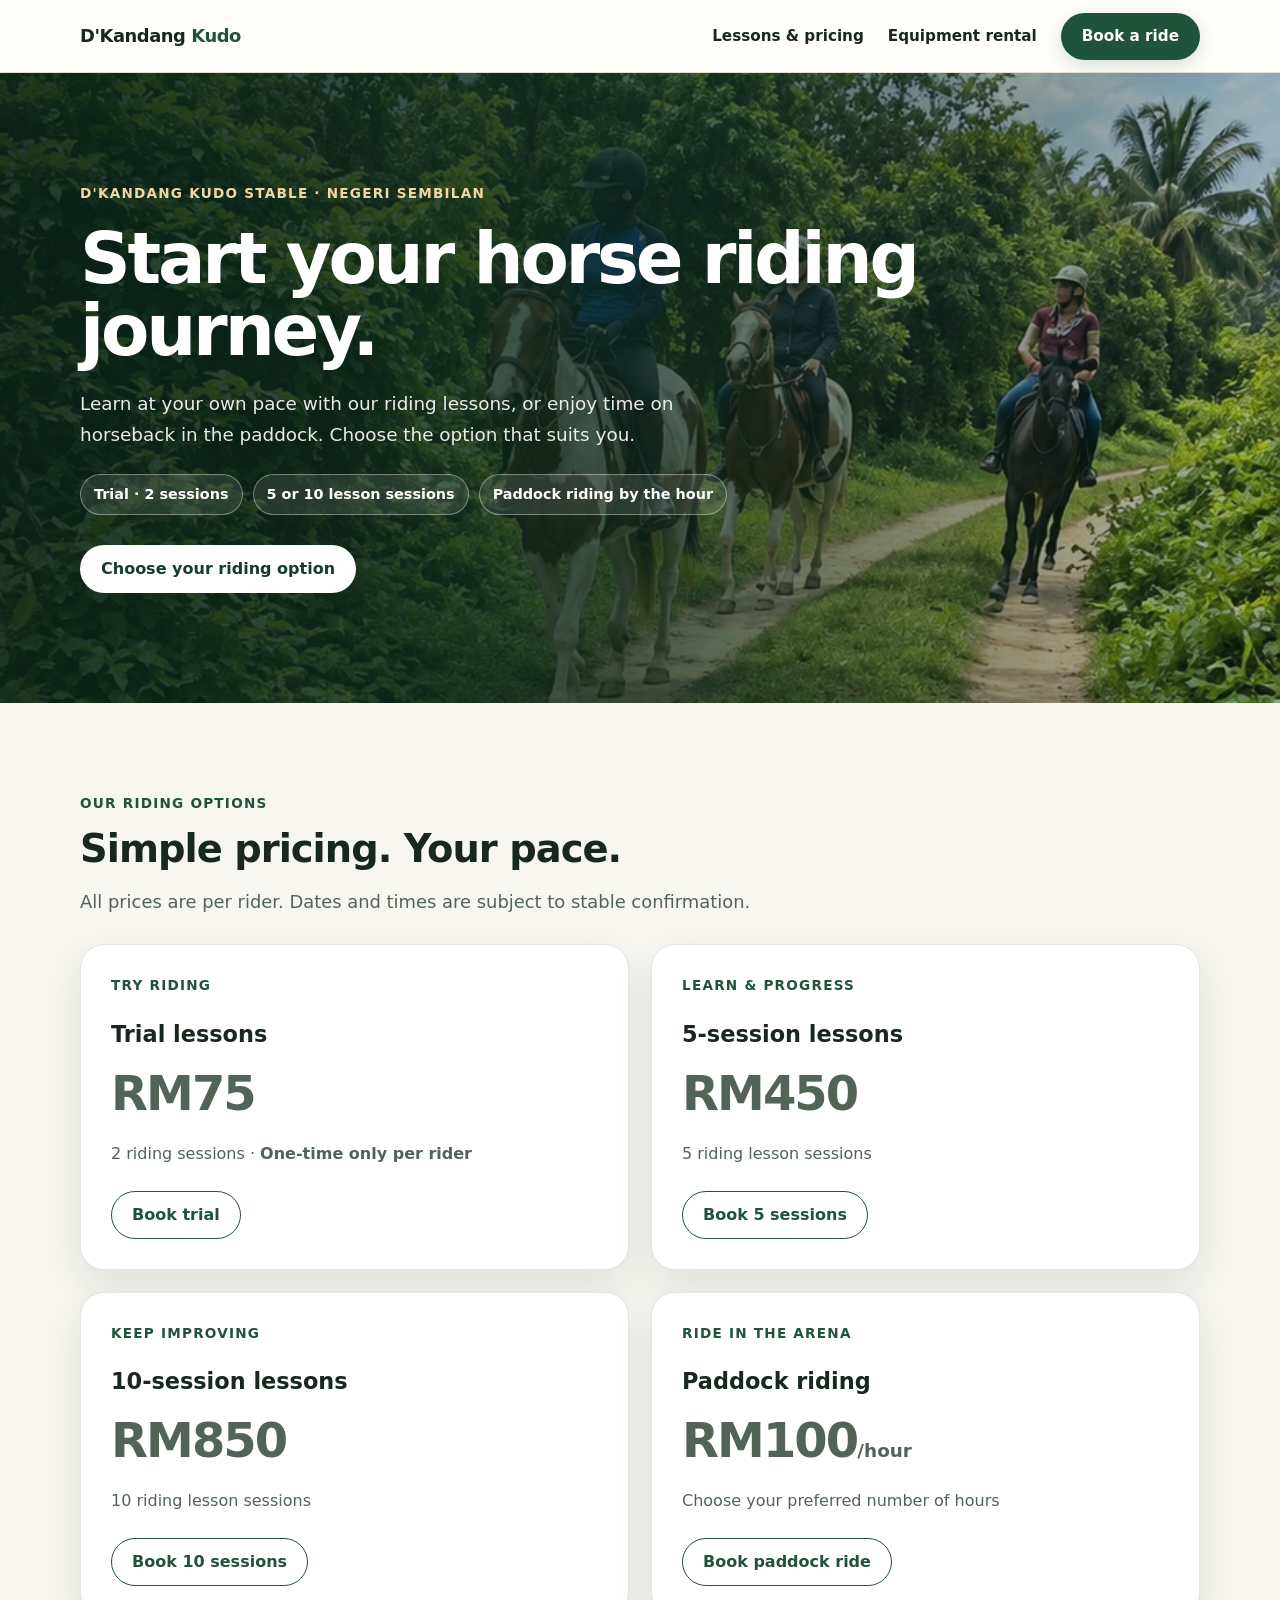
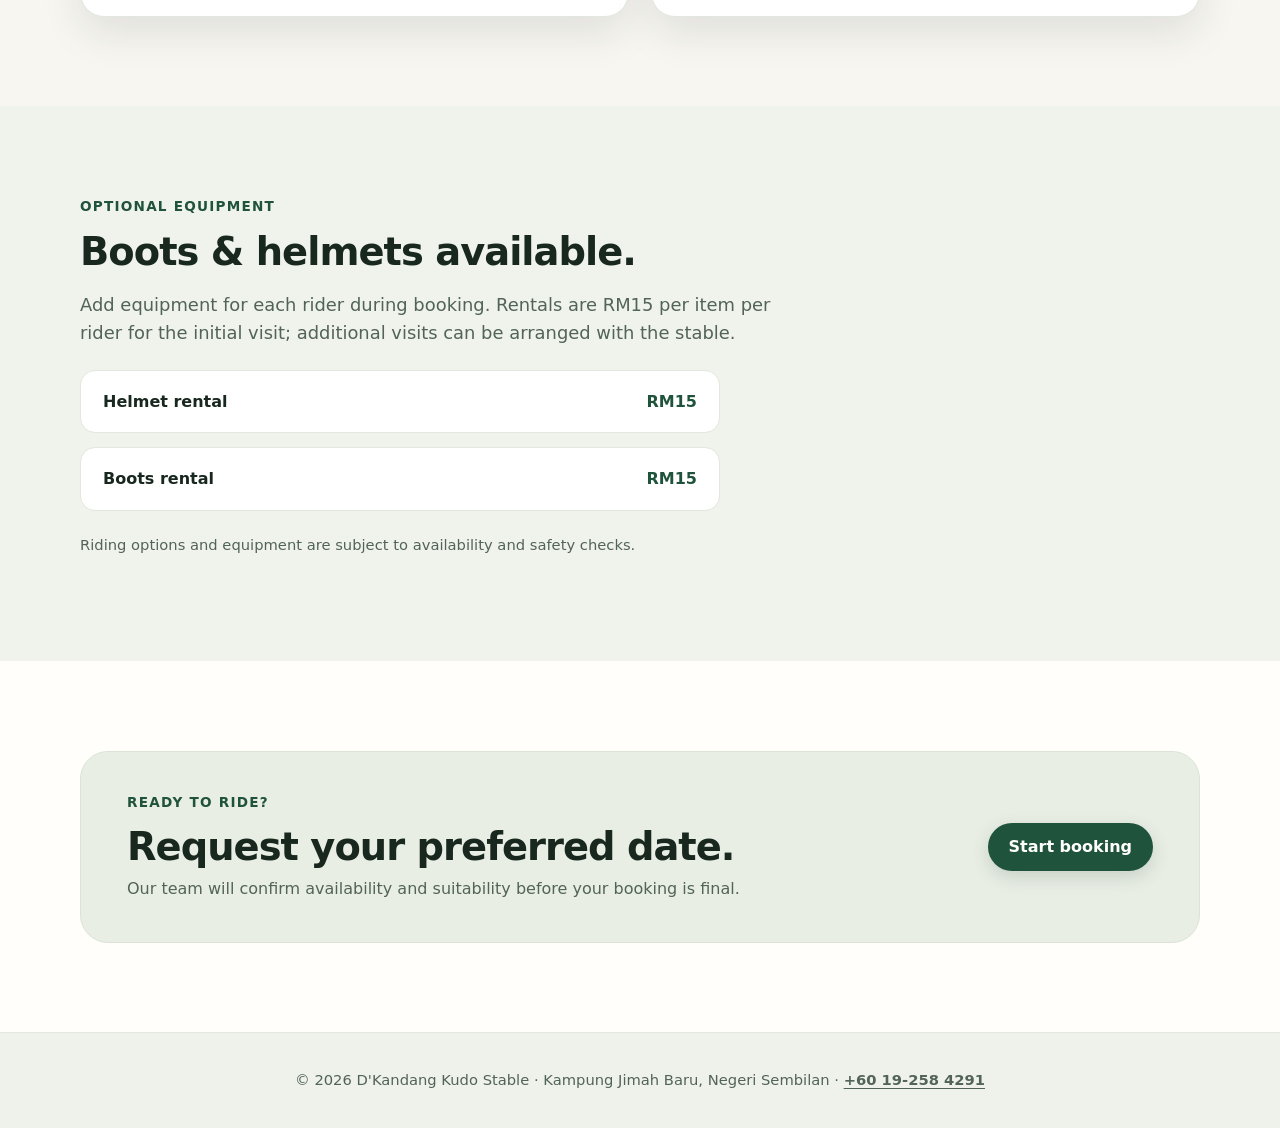
==== commit bd37b71a: "Label trial package as one-time per rider" ====
--- a/index.html
+++ b/index.html
@@ -42,7 +42,7 @@
             <p class="section-kicker">Try riding</p>
             <h3>Trial lessons</h3>
             <p class="price-large">RM75</p>
-            <p>2 riding sessions</p>
+            <p>2 riding sessions · <strong>One-time only per rider</strong></p>
             <a class="btn btn-outline" href="booking.html?service=lesson-trial">Book trial</a>
           </article>
           <article class="riding-price-card">
--- a/styles.css
+++ b/styles.css
@@ -1407,3 +1407,17 @@
   .rider-grid,.rental-options { grid-template-columns:1fr;gap:12px; }
   .membership-checkout-summary { flex-direction:column;align-items:flex-start; }
 }
+
+/* Lessons and paddock booking */
+.riding-price-grid { display:grid; grid-template-columns:repeat(2,minmax(0,1fr)); gap:22px; margin-top:28px; }
+.riding-price-card { display:flex; flex-direction:column; align-items:flex-start; gap:8px; padding:30px; background:#fff; border:1px solid var(--line); border-radius:24px; box-shadow:var(--shadow); }
+.riding-price-card h3 { font-size:1.4rem; }
+.riding-price-card .price-large { margin:4px 0; }
+.riding-price-card p:not(.section-kicker) { margin:0 0 16px; color:var(--muted); }
+.riding-price-card .btn { margin-top:auto; }
+.price-suffix { font-size:1.15rem; letter-spacing:0; }
+.equipment-prices { max-width:640px; display:grid; gap:14px; margin:22px 0; }
+.equipment-prices>div { background:#fff; padding:18px 22px; border:1px solid var(--line); border-radius:15px; display:flex; justify-content:space-between; gap:15px; }
+.equipment-prices span { font-weight:800; color:var(--forest); }
+[hidden] { display:none !important; }
+@media(max-width:700px) { .riding-price-grid { grid-template-columns:1fr; } .riding-price-card { padding:24px; } }
